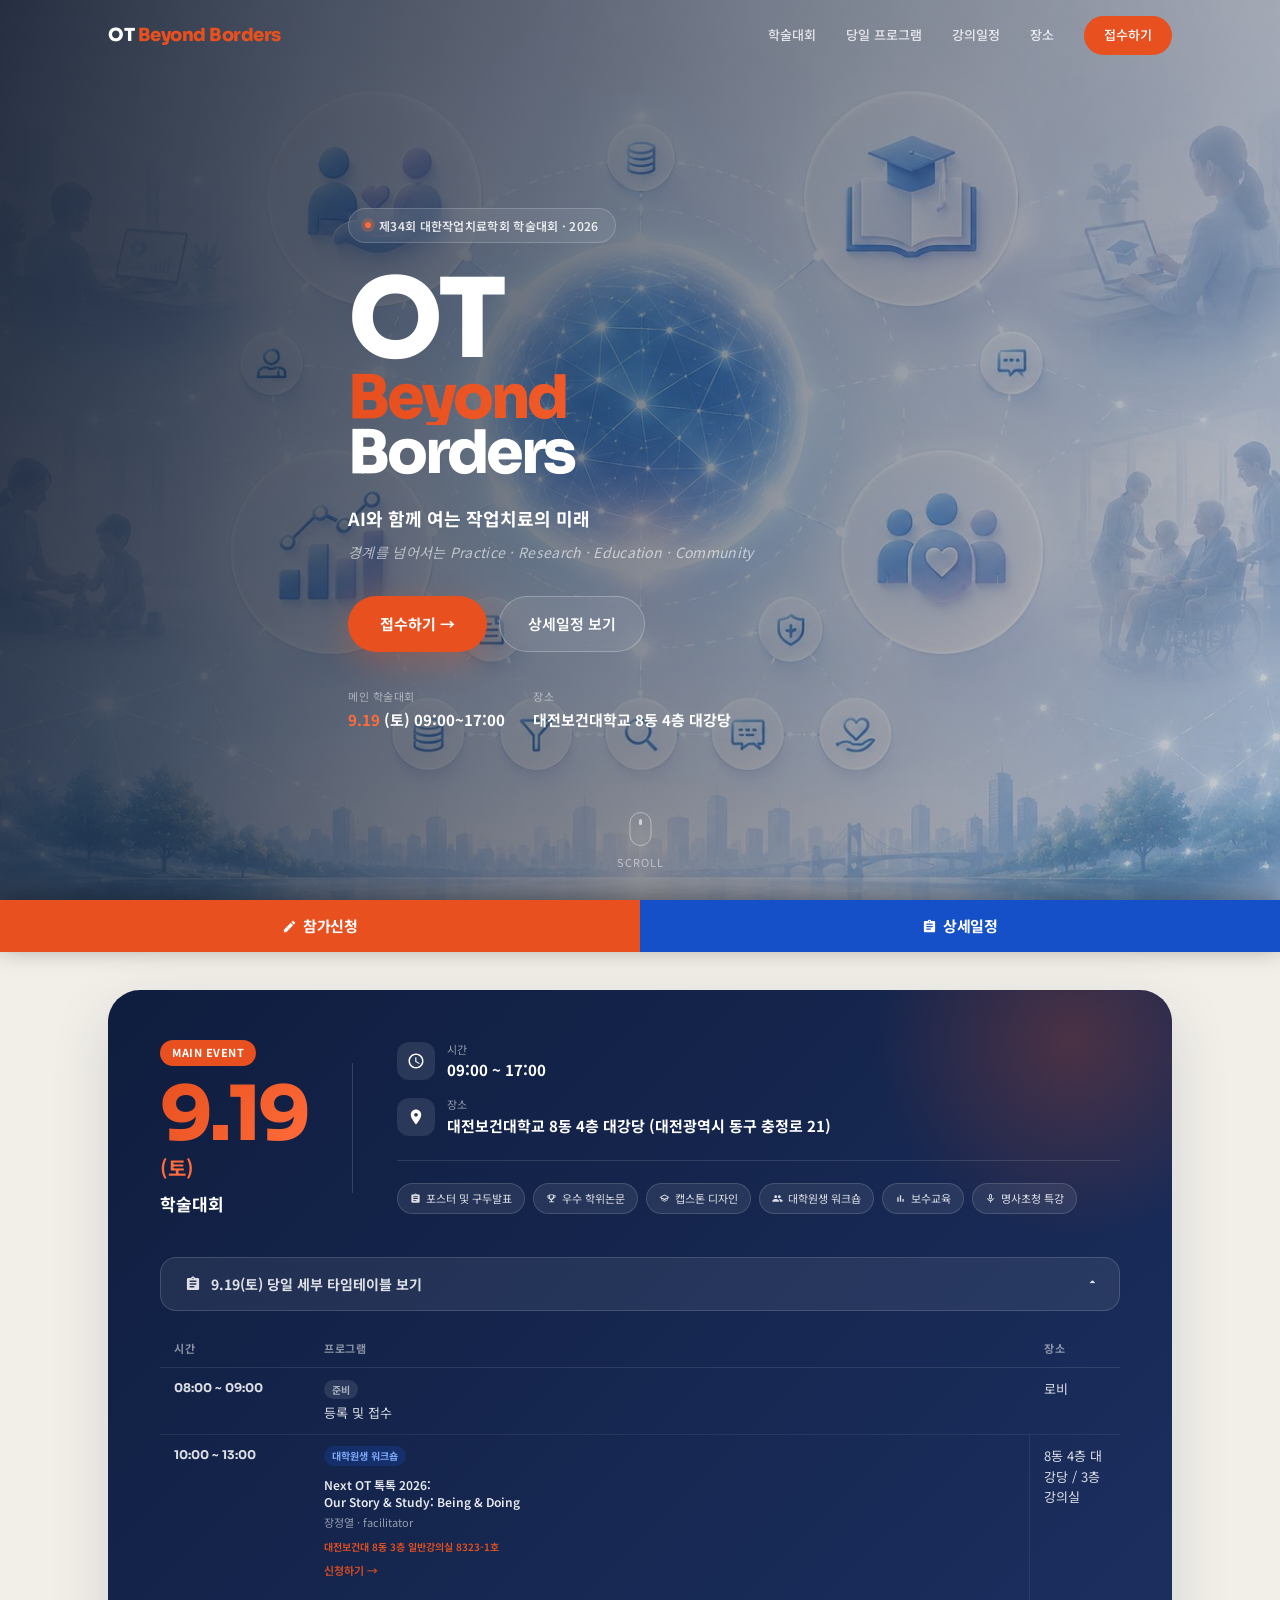
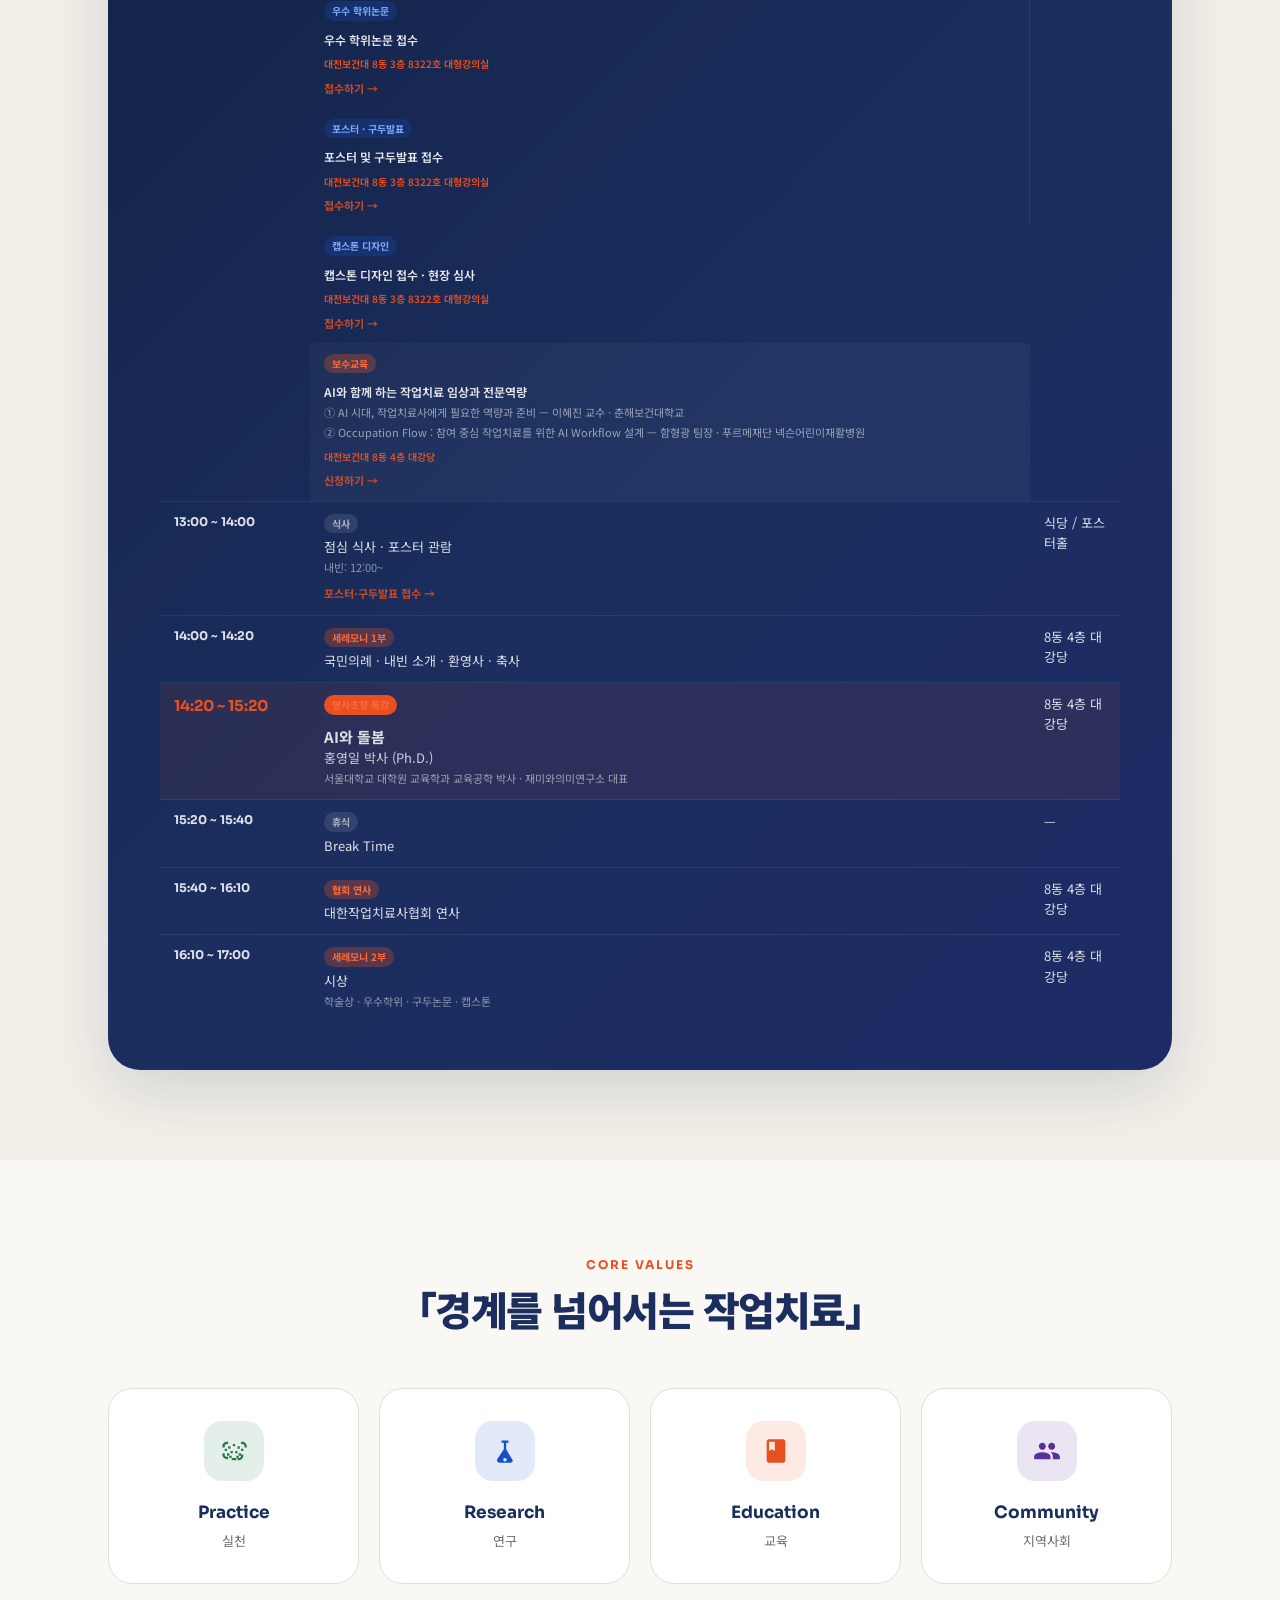
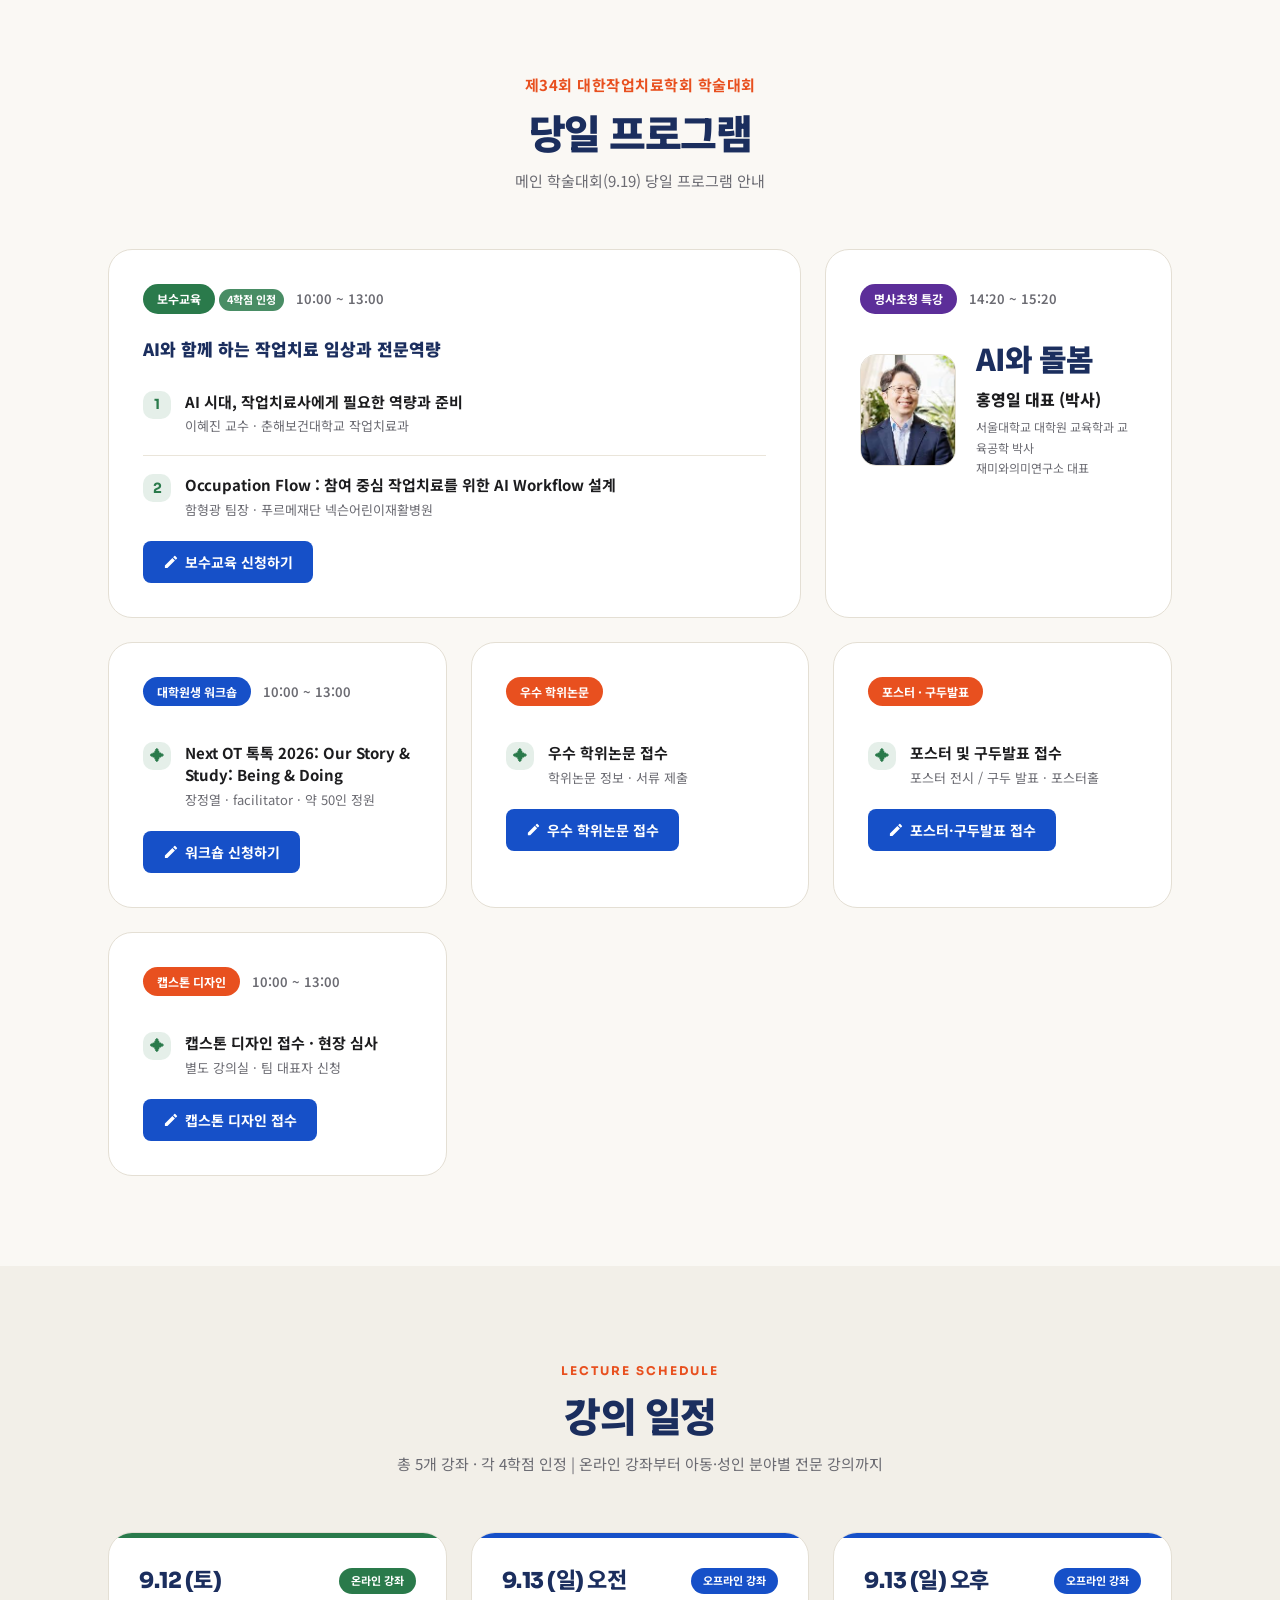
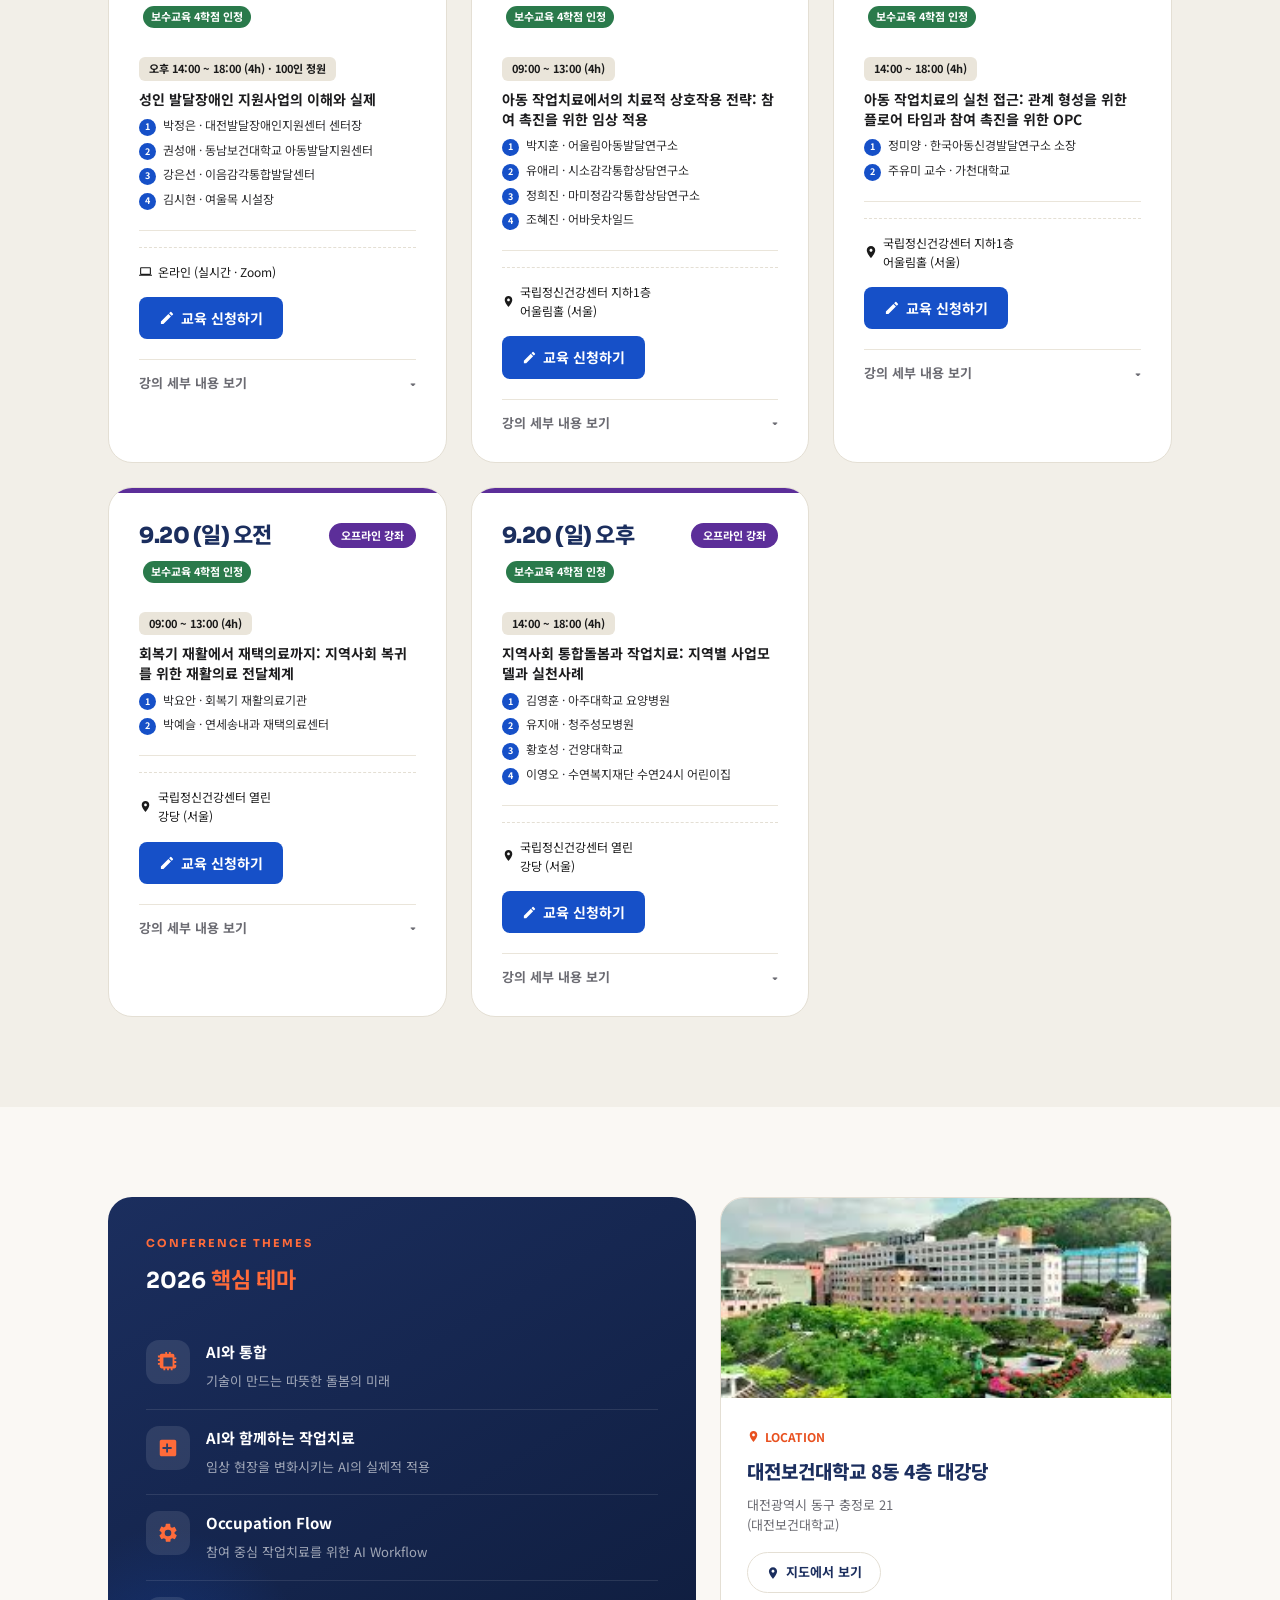
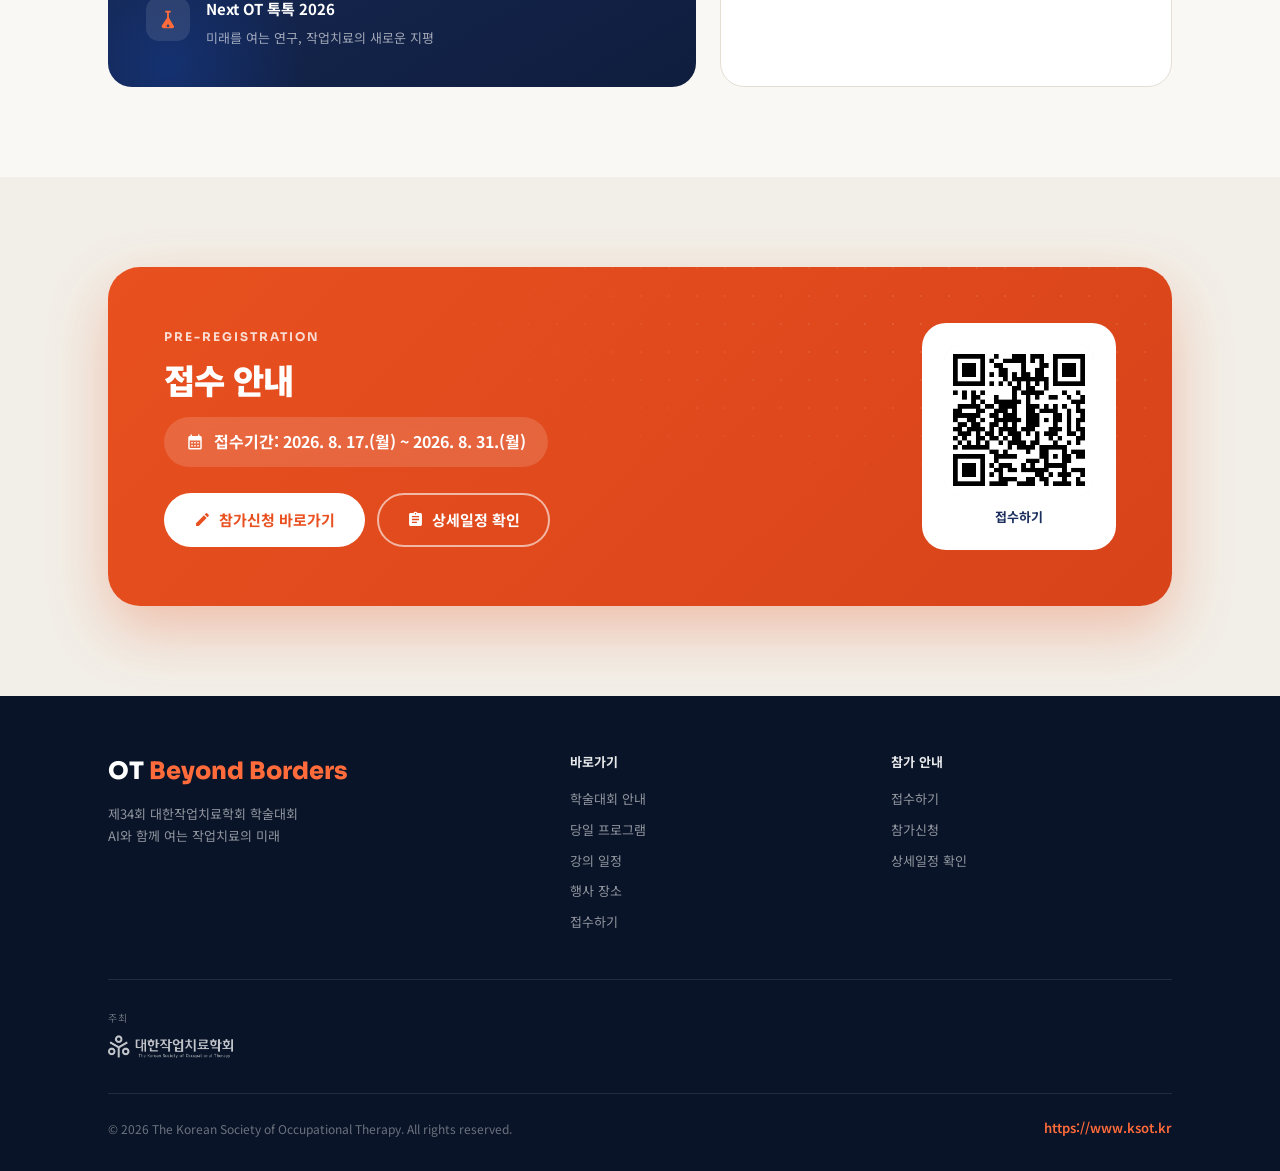
==== index.html @ 7a94dfc5 "feat: 상세일정 타임테이블 장소 표기 추가 및 정확화 - 대학원생 워크숍: 대전보건대 8동 3층 일반강의실 8323-1호 (~50인 삭제) - 우수 학위논문: 대전보건대 8동 " ====
<!DOCTYPE html>
<html lang="ko">
<head>
<meta charset="UTF-8">
<meta name="viewport" content="width=device-width, initial-scale=1.0">
<title>2026 OT Beyond Borders | 제34회 대한작업치료학회 학술대회</title>
<meta name="description" content="제34회 대한작업치료학회 학술대회 OT Beyond Borders — AI와 함께 여는 작업치료의 미래. 2026.9.19(토) 대전보건대학교 대강당. 사전등록·강의일정 안내.">
<meta name="theme-color" content="#1B2E5E">
<link rel="canonical" href="https://hamhyeonggwang.github.io/ksot0919/">
<link rel="icon" href="favicon.svg" type="image/svg+xml">
<meta property="og:type" content="website">
<meta property="og:locale" content="ko_KR">
<meta property="og:site_name" content="2026 OT Beyond Borders">
<meta property="og:title" content="2026 OT Beyond Borders | 제34회 대한작업치료학회 학술대회">
<meta property="og:description" content="AI와 함께 여는 작업치료의 미래 — 2026.9.19 대전보건대학교. 사전등록·당일 프로그램·강의일정 안내.">
<meta property="og:url" content="https://hamhyeonggwang.github.io/ksot0919/">
<meta property="og:image" content="https://hamhyeonggwang.github.io/ksot0919/images/background/hero.jpg">
<meta name="twitter:card" content="summary_large_image">
<meta name="twitter:title" content="2026 OT Beyond Borders">
<meta name="twitter:description" content="제34회 대한작업치료학회 학술대회 — 2026.9.19 대전보건대학교">
<meta name="twitter:image" content="https://hamhyeonggwang.github.io/ksot0919/images/background/hero.jpg">
<link rel="preconnect" href="https://fonts.googleapis.com">
<link href="https://fonts.googleapis.com/css2?family=Noto+Sans+KR:wght@400;500;700;900&family=Sora:wght@400;600;700;800&display=swap" rel="stylesheet">
<link rel="stylesheet" href="css/reset.css">
<link rel="stylesheet" href="css/style.css">
<link rel="stylesheet" href="css/print.css" media="print">
<!--
  ✏️ 외부 URL
  사전등록/참가신청 → https://www.ksot.kr/?bid=sympo_info&m=bbs (학술대회 접수안내)
  지도 → https://map.naver.com/p/search/대전보건대학교
  (2026 전용 접수 폼 공개 시 위 URL 교체)
-->
</head>
<body>

<a class="skip-link" href="#main">본문 바로가기</a>

<!-- ===== 네비게이션 ===== -->
<nav class="nav" id="nav">
  <div class="nav-backdrop" aria-hidden="true"></div>
  <div class="container nav-inner">
    <a href="#" class="nav-logo">OT <span>Beyond Borders</span></a>
    <button class="nav-toggle" type="button" aria-expanded="false" aria-controls="nav-menu" aria-label="메뉴 열기">
      <span class="nav-toggle-bar" aria-hidden="true"></span>
      <span class="nav-toggle-bar" aria-hidden="true"></span>
      <span class="nav-toggle-bar" aria-hidden="true"></span>
    </button>
    <div class="nav-menu" id="nav-menu">
      <a href="#highlight" class="nav-link">학술대회</a>
      <a href="#programs" class="nav-link">당일 프로그램</a>
      <a href="#schedule" class="nav-link">강의일정</a>
      <a href="#venue" class="nav-link">장소</a>
      <a href="#register" class="nav-cta">접수하기</a>
    </div>
  </div>
</nav>

<main id="main">

<!-- ===== ① HERO ===== -->
<header class="hero">
  <!-- ✏️ 편집: hero 배경 이미지 -->
  <img
    class="hero-bg"
    src="images/background/hero.jpg"
    alt=""
    aria-hidden="true"
    onerror="this.style.display='none'"
  >
  <div class="hero-overlay" aria-hidden="true"></div>
  <canvas class="hero-sparkle" aria-hidden="true"></canvas>

  <div class="container hero-content">
    <div class="hero-text reveal">
      <div class="hero-pill"><span class="dot"></span>제34회 대한작업치료학회 학술대회 · 2026</div>
      <h1 class="hero-title">
        <span class="l1">OT</span>
        <span class="l2">Beyond</span>
        <span class="l3">Borders</span>
      </h1>
      <div class="hero-sub">AI와 함께 여는 작업치료의 미래</div>
      <div class="hero-desc">경계를 넘어서는 Practice · Research · Education · Community</div>
      <div class="hero-btns">
        <a href="#register" class="btn-primary">접수하기 →</a>
        <a href="#highlight" class="btn-ghost">상세일정 보기</a>
      </div>
      <div class="hero-meta">
        <div class="hero-meta-item">
          <div class="label">메인 학술대회</div>
          <div class="value"><span class="accent">9.19</span> (토) 09:00~17:00</div>
        </div>
        <div class="hero-meta-item">
          <div class="label">장소</div>
          <div class="value">대전보건대학교 8동 4층 대강당</div>
        </div>
      </div>
    </div>
  </div>

  <div class="scroll-hint">
    <div class="mouse"></div>
    SCROLL
  </div>
</header>

<!-- ===== ② 메인 행사 하이라이트 ===== -->
<section class="highlight" id="highlight">
  <div class="container">
    <div class="highlight-card reveal">
      <div class="highlight-inner">
        <div class="hl-date-block">
          <span class="hl-badge">MAIN EVENT</span>
          <!-- ✏️ 편집: 날짜 -->
          <div class="hl-date">9.19</div>
          <div class="hl-day">(토)</div>
          <div class="hl-type">학술대회</div>
        </div>
        <div class="hl-divider"></div>
        <div class="hl-info">
          <div class="hl-row">
            <div class="ic"><span class="icon icon-clock" style="font-size:18px"></span></div>
            <div class="txt"><div class="t1">시간</div><div class="t2">09:00 ~ 17:00</div></div>
          </div>
          <div class="hl-row">
            <div class="ic"><span class="icon icon-location" style="font-size:18px"></span></div>
            <div class="txt"><div class="t1">장소</div><div class="t2">대전보건대학교 8동 4층 대강당 (대전광역시 동구 충정로 21)</div></div>
          </div>
          <!-- ✏️ 편집: 프로그램 칩 -->
          <div class="hl-programs">
            <span class="hl-prog-chip"><span class="icon icon-clipboard"></span> 포스터 및 구두발표</span>
            <span class="hl-prog-chip"><span class="icon icon-trophy"></span> 우수 학위논문</span>
            <span class="hl-prog-chip"><span class="icon icon-graduation"></span> 캡스톤 디자인</span>
            <span class="hl-prog-chip"><span class="icon icon-networking"></span> 대학원생 워크숍</span>
            <span class="hl-prog-chip"><span class="icon icon-presentation"></span> 보수교육</span>
            <span class="hl-prog-chip"><span class="icon icon-microphone"></span> 명사초청 특강</span>
          </div>
        </div>
      </div>

      <!-- 당일 세부 타임테이블 아코디언 -->
      <div class="timetable-wrap reveal">
        <button class="timetable-toggle" id="tt-toggle" aria-expanded="true" aria-controls="tt-body">
          <span class="icon icon-clipboard icon-md" aria-hidden="true"></span>
          9.19(토) 당일 세부 타임테이블 보기
          <span class="acc-arr">▾</span>
        </button>
        <div class="timetable-body open" id="tt-body" role="region" aria-labelledby="tt-toggle">
          <table class="tt-table">
            <thead>
              <tr>
                <th style="width:150px">시간</th>
                <th>프로그램</th>
                <th style="width:90px">장소</th>
              </tr>
            </thead>
            <tbody>
              <tr>
                <td class="tt-time">08:00 ~ 09:00</td>
                <td><span class="tt-tag break">준비</span><br>등록 및 접수</td>
                <td>로비</td>
              </tr>
              <tr>
                <td class="tt-time">10:00 ~ 13:00</td>
                <td style="padding:0">
                  <div class="tt-concurrent">
                    <!-- 1행: 워크숍 · 우수학위논문 · 포스터·구두 · 캡스톤 -->
                    <div class="tt-concurrent-row row-4col">
                      <div class="tt-concurrent-col">
                        <span class="tt-tag sub">대학원생 워크숍</span>
                        <div class="tt-concurrent-title">Next OT 톡톡 2026:<br>Our Story &amp; Study: Being &amp; Doing</div>
                        <div class="tt-concurrent-sub">장정열 · facilitator</div>
                        <div class="tt-concurrent-venue">대전보건대 8동 3층 일반강의실 8323-1호</div>
                        <a href="register/workshop.html" class="tt-apply-link">신청하기 →</a>
                      </div>
                      <div class="tt-concurrent-col">
                        <span class="tt-tag sub">우수 학위논문</span>
                        <div class="tt-concurrent-title">우수 학위논문 접수</div>
                        <div class="tt-concurrent-venue">대전보건대 8동 3층 8322호 대형강의실</div>
                        <a href="register/oral.html" class="tt-apply-link">접수하기 →</a>
                      </div>
                      <div class="tt-concurrent-col">
                        <span class="tt-tag sub">포스터 · 구두발표</span>
                        <div class="tt-concurrent-title">포스터 및 구두발표 접수</div>
                        <div class="tt-concurrent-venue">대전보건대 8동 3층 8322호 대형강의실</div>
                        <a href="register/poster.html" class="tt-apply-link">접수하기 →</a>
                      </div>
                      <div class="tt-concurrent-col">
                        <span class="tt-tag sub">캡스톤 디자인</span>
                        <div class="tt-concurrent-title">캡스톤 디자인 접수 · 현장 심사</div>
                        <div class="tt-concurrent-venue">대전보건대 8동 3층 8322호 대형강의실</div>
                        <a href="register/capstone.html" class="tt-apply-link">접수하기 →</a>
                      </div>
                    </div>
                    <!-- 2행: 보수교육 전체 -->
                    <div class="tt-concurrent-row row-1col">
                      <div class="tt-concurrent-col">
                        <span class="tt-tag main">보수교육</span>
                        <div class="tt-concurrent-title">AI와 함께 하는 작업치료 임상과 전문역량</div>
                        <div class="tt-concurrent-sub">① AI 시대, 작업치료사에게 필요한 역량과 준비 — 이혜진 교수 · 춘해보건대학교</div>
                        <div class="tt-concurrent-sub">② Occupation Flow : 참여 중심 작업치료를 위한 AI Workflow 설계 — 함형광 팀장 · 푸르메재단 넥슨어린이재활병원</div>
                        <div class="tt-concurrent-venue">대전보건대 8동 4층 대강당</div>
                        <a href="register/ceu.html" class="tt-apply-link">신청하기 →</a>
                      </div>
                    </div>
                  </div>
                </td>
                <td>8동 4층 대강당 / 3층 강의실</td>
              </tr>
              <tr>
                <td class="tt-time">13:00 ~ 14:00</td>
                <td><span class="tt-tag break">식사</span><br>점심 식사 · 포스터 관람<br><span style="font-size:11px;color:rgba(255,255,255,0.5)">내빈: 12:00~</span><br><a href="register/poster.html" class="tt-apply-link" style="margin-top:8px;display:inline-block">포스터·구두발표 접수 →</a></td>
                <td>식당 / 포스터홀</td>
              </tr>
              <tr>
                <td class="tt-time">14:00 ~ 14:20</td>
                <td><span class="tt-tag main">세레모니 1부</span><br>국민의례 · 내빈 소개 · 환영사 · 축사</td>
                <td>8동 4층 대강당</td>
              </tr>
              <tr style="background:rgba(232,80,31,0.08)">
                <td class="tt-time" style="color:var(--orange);font-weight:700;font-size:15px">14:20 ~ 15:20</td>
                <td>
                  <span class="tt-tag main" style="background:var(--orange)">명사초청 특강</span>
                  <strong style="display:block;margin-top:6px;font-size:15px">AI와 돌봄</strong>
                  <span style="font-size:13px;opacity:0.9">홍영일 박사 (Ph.D.)</span><br>
                  <span style="font-size:11px;color:rgba(255,255,255,0.55)">서울대학교 대학원 교육학과 교육공학 박사 · 재미와의미연구소 대표</span>
                </td>
                <td>8동 4층 대강당</td>
              </tr>
              <tr>
                <td class="tt-time">15:20 ~ 15:40</td>
                <td><span class="tt-tag break">휴식</span><br>Break Time</td>
                <td>—</td>
              </tr>
              <tr>
                <td class="tt-time">15:40 ~ 16:10</td>
                <td><span class="tt-tag main">협회 연사</span><br>대한작업치료사협회 연사</td>
                <td>8동 4층 대강당</td>
              </tr>
              <tr>
                <td class="tt-time">16:10 ~ 17:00</td>
                <td><span class="tt-tag main">세레모니 2부</span><br>시상<br><span style="font-size:11px;color:rgba(255,255,255,0.5)">학술상 · 우수학위 · 구두논문 · 캡스톤</span></td>
                <td>8동 4층 대강당</td>
              </tr>
            </tbody>
          </table>
        </div>
      </div>
    </div>
  </div>
</section>

<!-- ===== ③ 4대 가치 ===== -->
<section class="values" id="values">
  <div class="container">
    <div class="section-head reveal">
      <span class="section-eyebrow">Core Values</span>
      <h2 class="section-title ko">「경계를 넘어서는 작업치료」</h2>
    </div>
    <div class="values-grid">
      <div class="value-card reveal"><div class="value-icon"><span class="icon icon-handshake icon-lg" aria-hidden="true"></span></div><div class="value-en">Practice</div><div class="value-ko">실천</div></div>
      <div class="value-card reveal"><div class="value-icon"><span class="icon icon-flask icon-lg" aria-hidden="true"></span></div><div class="value-en">Research</div><div class="value-ko">연구</div></div>
      <div class="value-card reveal"><div class="value-icon"><span class="icon icon-book icon-lg" aria-hidden="true"></span></div><div class="value-en">Education</div><div class="value-ko">교육</div></div>
      <div class="value-card reveal"><div class="value-icon"><span class="icon icon-networking icon-lg" aria-hidden="true"></span></div><div class="value-en">Community</div><div class="value-ko">지역사회</div></div>
    </div>
  </div>
</section>

<!-- ===== ④ 당일 프로그램 (보수교육 + 명사특강) ===== -->
<section class="programs" id="programs">
  <div class="container">
    <div class="section-head reveal">
      <span class="section-eyebrow">제34회 대한작업치료학회 학술대회</span>
      <h2 class="section-title ko">당일 프로그램</h2>
      <p class="section-desc">메인 학술대회(9.19) 당일 프로그램 안내</p>
    </div>
    <div class="prog-grid">

      <!-- 1행: 보수교육 -->
      <div class="prog-card reveal">
        <div>
          <span class="prog-tag green">보수교육</span>
          <span class="prog-tag green" style="background:var(--green);opacity:0.85;font-size:11px;padding:2px 8px;border-radius:20px">4학점 인정</span>
          <span class="prog-time">10:00 ~ 13:00</span>
        </div>
        <div class="edu-main-title">AI와 함께 하는 작업치료 임상과 전문역량</div>
        <div class="edu-list">
          <!-- ✏️ 편집: 보수교육 항목 -->
          <div class="edu-row">
            <div class="edu-num">1</div>
            <div>
              <div class="edu-t">AI 시대, 작업치료사에게 필요한 역량과 준비</div>
              <div class="edu-s">이혜진 교수 · 춘해보건대학교 작업치료과</div>
            </div>
          </div>
          <div class="edu-row">
            <div class="edu-num">2</div>
            <div>
              <div class="edu-t">Occupation Flow : 참여 중심 작업치료를 위한 AI Workflow 설계</div>
              <div class="edu-s">함형광 팀장 · 푸르메재단 넥슨어린이재활병원</div>
            </div>
          </div>
        </div>
        <a href="register/ceu.html" class="workshop-apply-btn" aria-label="보수교육 신청">
          <span class="icon icon-pencil icon-md" aria-hidden="true"></span>
          보수교육 신청하기
        </a>
      </div>

      <!-- 1행: 명사특강 -->
      <div class="prog-card reveal">
        <div>
          <span class="prog-tag purple">명사초청 특강</span>
          <span class="prog-time">14:20 ~ 15:20</span>
        </div>
        <div class="keynote-top">
          <!-- ✏️ 편집: images/speaker_hong.jpg 교체 -->
          <div class="keynote-photo">
            <img src="images/speakers/명사특강 강연자.jpeg" alt="홍영일 박사"
              onload="this.nextElementSibling.style.display='none';this.nextElementSibling.nextElementSibling.style.display='none'"
              onerror="this.style.display='none'">
            <div class="ph-ic">👤</div>
            <span>사진 교체</span>
          </div>
          <div>
            <!-- ✏️ 편집: 특강 제목/강사 -->
            <div class="keynote-title">AI와 돌봄</div>
            <div class="keynote-name">홍영일 대표 (박사)</div>
            <div class="keynote-desc">서울대학교 대학원 교육학과 교육공학 박사<br>재미와의미연구소 대표</div>
          </div>
        </div>
      </div>

      <!-- 2행: 워크숍 · 우수학위논문 · 포스터·구두 · 캡스톤 -->
      <div class="prog-row2-wrap">

        <!-- 대학원생 워크숍 -->
        <div class="prog-card reveal">
          <div>
            <span class="prog-tag" style="background:var(--blue)">대학원생 워크숍</span>
            <span class="prog-time">10:00 ~ 13:00</span>
          </div>
          <div class="edu-list">
            <div class="edu-row">
              <div class="edu-num">✦</div>
              <div>
                <div class="edu-t">Next OT 톡톡 2026: Our Story &amp; Study: Being &amp; Doing</div>
                <div class="edu-s">장정열 · facilitator · 약 50인 정원</div>
              </div>
            </div>
          </div>
          <a href="register/workshop.html" class="workshop-apply-btn" aria-label="대학원생 워크숍 신청">
            <span class="icon icon-pencil icon-md" aria-hidden="true"></span>
            워크숍 신청하기
          </a>
        </div>

        <!-- 우수 학위논문 접수 -->
        <div class="prog-card reveal">
          <div>
            <span class="prog-tag" style="background:var(--orange)">우수 학위논문</span>
          </div>
          <div class="edu-list">
            <div class="edu-row">
              <div class="edu-num">✦</div>
              <div>
                <div class="edu-t">우수 학위논문 접수</div>
                <div class="edu-s">학위논문 정보 · 서류 제출</div>
              </div>
            </div>
          </div>
          <a href="register/oral.html" class="workshop-apply-btn" aria-label="우수 학위논문 접수">
            <span class="icon icon-pencil icon-md" aria-hidden="true"></span>
            우수 학위논문 접수
          </a>
        </div>

        <!-- 포스터 및 구두발표 접수 -->
        <div class="prog-card reveal">
          <div>
            <span class="prog-tag" style="background:var(--orange)">포스터 · 구두발표</span>
          </div>
          <div class="edu-list">
            <div class="edu-row">
              <div class="edu-num">✦</div>
              <div>
                <div class="edu-t">포스터 및 구두발표 접수</div>
                <div class="edu-s">포스터 전시 / 구두 발표 · 포스터홀</div>
              </div>
            </div>
          </div>
          <a href="register/poster.html" class="workshop-apply-btn" aria-label="포스터 및 구두발표 접수">
            <span class="icon icon-pencil icon-md" aria-hidden="true"></span>
            포스터·구두발표 접수
          </a>
        </div>

        <!-- 캡스톤 디자인 접수 -->
        <div class="prog-card reveal">
          <div>
            <span class="prog-tag" style="background:var(--orange)">캡스톤 디자인</span>
            <span class="prog-time">10:00 ~ 13:00</span>
          </div>
          <div class="edu-list">
            <div class="edu-row">
              <div class="edu-num">✦</div>
              <div>
                <div class="edu-t">캡스톤 디자인 접수 · 현장 심사</div>
                <div class="edu-s">별도 강의실 · 팀 대표자 신청</div>
              </div>
            </div>
          </div>
          <a href="register/capstone.html" class="workshop-apply-btn" aria-label="캡스톤 디자인 접수">
            <span class="icon icon-pencil icon-md" aria-hidden="true"></span>
            캡스톤 디자인 접수
          </a>
        </div>

      </div><!-- /prog-row2-wrap -->

    </div>
  </div>
</section>

<!-- ===== ⑤ 강의 일정 ===== -->
<section class="schedule" id="schedule">
  <div class="container">
    <div class="section-head reveal">
      <span class="section-eyebrow">Lecture Schedule</span>
      <h2 class="section-title ko">강의 일정</h2>
      <p class="section-desc">총 5개 강좌 · 각 4학점 인정 | 온라인 강좌부터 아동·성인 분야별 전문 강의까지</p>
    </div>
    <div class="sched-grid">

      <!-- 온라인 강좌 -->
      <div class="sched-card green reveal">
        <div class="sched-head">
          <span class="sched-date">9.12 (토)</span>
          <span class="sched-type-badge">온라인 강좌</span>
          <span class="prog-tag green" style="font-size:11px;padding:2px 8px;border-radius:20px;margin-left:4px">보수교육 4학점 인정</span>
        </div>
        <div class="sched-session">
          <span class="sched-period">오후 14:00 ~ 18:00 (4h) · 100인 정원</span>
          <div class="sched-lec">성인 발달장애인 지원사업의 이해와 실제</div>
          <div class="sched-spk-list">
            <div class="sched-spk-item"><span class="n">1</span>박정은 · 대전발달장애인지원센터 센터장</div>
            <div class="sched-spk-item"><span class="n">2</span>권성애 · 동남보건대학교 아동발달지원센터</div>
            <div class="sched-spk-item"><span class="n">3</span>강은선 · 이음감각통합발달센터</div>
            <div class="sched-spk-item"><span class="n">4</span>김시현 · 여울목 시설장</div>
          </div>
        </div>
        <div class="sched-venue"><span class="icon icon-laptop icon-md" aria-hidden="true"></span> 온라인 (실시간 · Zoom)</div>
        <a href="register/ceu.html" class="workshop-apply-btn sched-apply-btn" aria-label="9.12 교육 신청">
          <span class="icon icon-pencil icon-md" aria-hidden="true"></span>
          교육 신청하기
        </a>
        <button class="accordion-toggle" id="acc-online-toggle" aria-expanded="false" aria-controls="acc-online">
          강의 세부 내용 보기 <span class="acc-arr">▾</span>
        </button>
        <div class="accordion-body" id="acc-online" role="region" aria-labelledby="acc-online-toggle">
          <div class="acc-detail">
            <div class="acc-session">
              <div class="acc-session-title">1) 성인 발달장애인 주간활동 서비스와 최중증 발달장애인 통합돌봄 사업</div>
              <div class="acc-session-sub">박정은 · 대전발달장애인지원센터 센터장</div>
            </div>
            <div class="acc-session">
              <div class="acc-session-title">2) 최중증 발달장애 전문인력 양성과 맞춤형 돌봄 지원</div>
              <div class="acc-session-sub">권성애 · 동남보건대학교 아동발달지원센터</div>
            </div>
            <div class="acc-session">
              <div class="acc-session-title">3) 장애인 스포츠바우처 사업과 신체활동 참여지원</div>
              <div class="acc-session-sub">강은선 · 이음감각통합발달센터</div>
            </div>
            <div class="acc-session">
              <div class="acc-session-title">4) 지역사회 투자 서비스를 통한 성인 발달장애인 지원</div>
              <div class="acc-session-sub">김시현 · 여울목 시설장</div>
            </div>
          </div>
        </div>
      </div>

      <!-- 9.13 아동 오전 -->
      <div class="sched-card blue reveal">
        <div class="sched-head">
          <span class="sched-date">9.13 (일) 오전</span>
          <span class="sched-type-badge">오프라인 강좌</span>
          <span class="prog-tag green" style="font-size:11px;padding:2px 8px;border-radius:20px;margin-left:4px">보수교육 4학점 인정</span>
        </div>
        <div class="sched-session">
          <span class="sched-period">09:00 ~ 13:00 (4h)</span>
          <div class="sched-lec">아동 작업치료에서의 치료적 상호작용 전략: 참여 촉진을 위한 임상 적용</div>
          <div class="sched-spk-list">
            <div class="sched-spk-item"><span class="n">1</span>박지훈 · 어울림아동발달연구소</div>
            <div class="sched-spk-item"><span class="n">2</span>유애리 · 시소감각통합상담연구소</div>
            <div class="sched-spk-item"><span class="n">3</span>정희진 · 마미정감각통합상담연구소</div>
            <div class="sched-spk-item"><span class="n">4</span>조혜진 · 어바웃차일드</div>
          </div>
        </div>
        <div class="sched-venue">
          <span class="icon icon-location icon-md" aria-hidden="true"></span> 국립정신건강센터 지하1층 어울림홀 (서울)
          <div style="font-size:11px;color:rgba(255,255,255,0.55);margin-top:2px;padding-left:22px">서울특별시 광진구 용마산로 127</div>
        </div>
        <a href="register/ceu.html" class="workshop-apply-btn sched-apply-btn" aria-label="9.13 오전 교육 신청">
          <span class="icon icon-pencil icon-md" aria-hidden="true"></span>
          교육 신청하기
        </a>
        <button class="accordion-toggle" id="acc-child-am-toggle" aria-expanded="false" aria-controls="acc-child-am">
          강의 세부 내용 보기 <span class="acc-arr">▾</span>
        </button>
        <div class="accordion-body" id="acc-child-am" role="region" aria-labelledby="acc-child-am-toggle">
          <div class="acc-detail">
            <div class="acc-session">
              <div class="acc-session-title">아동 작업치료에서의 치료적 상호작용 전략: 참여 촉진을 위한 임상 적용</div>
              <div class="acc-session-sub">
                <ul>
                  <li>아이의 참여 상태, 비언어적 신호 알아차리기, 집중적 상호작용</li>
                  <li>치료사의 행동 조율하기 (태도, 정서, 모방)</li>
                  <li>공동 활동 루틴 구성과 놀이 확장</li>
                  <li>치료사의 언어적 비계와 감각 사회적 루틴 형성</li>
                </ul>
                <div class="acc-instructor">박지훈 · 유애리 · 정희진 · 조혜진</div>
              </div>
            </div>
          </div>
        </div>
      </div>

      <!-- 9.13 아동 오후 -->
      <div class="sched-card blue reveal">
        <div class="sched-head">
          <span class="sched-date">9.13 (일) 오후</span>
          <span class="sched-type-badge">오프라인 강좌</span>
          <span class="prog-tag green" style="font-size:11px;padding:2px 8px;border-radius:20px;margin-left:4px">보수교육 4학점 인정</span>
        </div>
        <div class="sched-session">
          <span class="sched-period">14:00 ~ 18:00 (4h)</span>
          <div class="sched-lec">아동 작업치료의 실천 접근: 관계 형성을 위한 플로어 타임과 참여 촉진을 위한 OPC</div>
          <div class="sched-spk-list">
            <div class="sched-spk-item"><span class="n">1</span>정미양 · 한국아동신경발달연구소 소장</div>
            <div class="sched-spk-item"><span class="n">2</span>주유미 교수 · 가천대학교</div>
          </div>
        </div>
        <div class="sched-venue">
          <span class="icon icon-location icon-md" aria-hidden="true"></span> 국립정신건강센터 지하1층 어울림홀 (서울)
          <div style="font-size:11px;color:rgba(255,255,255,0.55);margin-top:2px;padding-left:22px">서울특별시 광진구 용마산로 127</div>
        </div>
        <a href="register/ceu.html" class="workshop-apply-btn sched-apply-btn" aria-label="9.13 오후 교육 신청">
          <span class="icon icon-pencil icon-md" aria-hidden="true"></span>
          교육 신청하기
        </a>
        <button class="accordion-toggle" id="acc-child-pm-toggle" aria-expanded="false" aria-controls="acc-child-pm">
          강의 세부 내용 보기 <span class="acc-arr">▾</span>
        </button>
        <div class="accordion-body" id="acc-child-pm" role="region" aria-labelledby="acc-child-pm-toggle">
          <div class="acc-detail">
            <div class="acc-session">
              <div class="acc-session-title">아동 작업치료의 실천 접근: 관계 형성을 위한 플로어 타임과 참여 촉진을 위한 OPC</div>
              <div class="acc-session-sub">
                <ul>
                  <li><strong>1)</strong> DIR / Floor time의 개념과 임상 적용 (2h)</li>
                  <li><strong>2)</strong> 작업 가능화를 위한 OPC 접근 기반 부모상담 및 치료적 코칭 (2h)</li>
                </ul>
                <div class="acc-instructor">정미양 · 주유미</div>
              </div>
            </div>
          </div>
        </div>
      </div>

      <!-- 9.20 성인 오전 -->
      <div class="sched-card purple reveal">
        <div class="sched-head">
          <span class="sched-date">9.20 (일) 오전</span>
          <span class="sched-type-badge">오프라인 강좌</span>
          <span class="prog-tag green" style="font-size:11px;padding:2px 8px;border-radius:20px;margin-left:4px">보수교육 4학점 인정</span>
        </div>
        <div class="sched-session">
          <span class="sched-period">09:00 ~ 13:00 (4h)</span>
          <div class="sched-lec">회복기 재활에서 재택의료까지: 지역사회 복귀를 위한 재활의료 전달체계</div>
          <div class="sched-spk-list">
            <div class="sched-spk-item"><span class="n">1</span>박요안 · 회복기 재활의료기관</div>
            <div class="sched-spk-item"><span class="n">2</span>박예슬 · 연세송내과 재택의료센터</div>
          </div>
        </div>
        <div class="sched-venue">
          <span class="icon icon-location icon-md" aria-hidden="true"></span> 국립정신건강센터 열린강당 (서울)
          <div style="font-size:11px;color:rgba(255,255,255,0.55);margin-top:2px;padding-left:22px">서울특별시 광진구 용마산로 127</div>
        </div>
        <a href="register/ceu.html" class="workshop-apply-btn sched-apply-btn" aria-label="9.20 오전 교육 신청">
          <span class="icon icon-pencil icon-md" aria-hidden="true"></span>
          교육 신청하기
        </a>
        <button class="accordion-toggle" id="acc-adult-am-toggle" aria-expanded="false" aria-controls="acc-adult-am">
          강의 세부 내용 보기 <span class="acc-arr">▾</span>
        </button>
        <div class="accordion-body" id="acc-adult-am" role="region" aria-labelledby="acc-adult-am-toggle">
          <div class="acc-detail">
            <div class="acc-session">
              <div class="acc-session-title">회복기 재활에서 재택의료까지: 지역사회 복귀를 위한 재활의료 전달체계</div>
              <div class="acc-session-sub">
                <ul>
                  <li><strong>1) 회복기 재활의료기관 재택의료 시범사례 (2h)</strong>
                    <ul>
                      <li>지역사회 기반 작업치료의 이해</li>
                      <li>회복기 재활의료기관의 방문 및 원격재활 적용사례</li>
                    </ul>
                  </li>
                  <li><strong>2) 장기요양 재택의료 시범사업 사례 (2h)</strong>
                    <ul>
                      <li>방문재활 국내/외 현황, 법안</li>
                      <li>장기요양 재택의료센터에서 방문재활 적용 사례</li>
                    </ul>
                  </li>
                </ul>
                <div class="acc-instructor">박요안 · 박예슬</div>
              </div>
            </div>
          </div>
        </div>
      </div>

      <!-- 9.20 성인 오후 -->
      <div class="sched-card purple reveal">
        <div class="sched-head">
          <span class="sched-date">9.20 (일) 오후</span>
          <span class="sched-type-badge">오프라인 강좌</span>
          <span class="prog-tag green" style="font-size:11px;padding:2px 8px;border-radius:20px;margin-left:4px">보수교육 4학점 인정</span>
        </div>
        <div class="sched-session">
          <span class="sched-period">14:00 ~ 18:00 (4h)</span>
          <div class="sched-lec">지역사회 통합돌봄과 작업치료: 지역별 사업모델과 실천사례</div>
          <div class="sched-spk-list">
            <div class="sched-spk-item"><span class="n">1</span>김영훈 · 아주대학교 요양병원</div>
            <div class="sched-spk-item"><span class="n">2</span>유지애 · 청주성모병원</div>
            <div class="sched-spk-item"><span class="n">3</span>황호성 · 건양대학교</div>
            <div class="sched-spk-item"><span class="n">4</span>이영오 · 수연복지재단 수연24시 어린이집</div>
          </div>
        </div>
        <div class="sched-venue">
          <span class="icon icon-location icon-md" aria-hidden="true"></span> 국립정신건강센터 열린강당 (서울)
          <div style="font-size:11px;color:rgba(255,255,255,0.55);margin-top:2px;padding-left:22px">서울특별시 광진구 용마산로 127</div>
        </div>
        <a href="register/ceu.html" class="workshop-apply-btn sched-apply-btn" aria-label="9.20 오후 교육 신청">
          <span class="icon icon-pencil icon-md" aria-hidden="true"></span>
          교육 신청하기
        </a>
        <button class="accordion-toggle" id="acc-adult-pm-toggle" aria-expanded="false" aria-controls="acc-adult-pm">
          강의 세부 내용 보기 <span class="acc-arr">▾</span>
        </button>
        <div class="accordion-body" id="acc-adult-pm" role="region" aria-labelledby="acc-adult-pm-toggle">
          <div class="acc-detail">
            <div class="acc-session">
              <div class="acc-session-title">지역사회 통합돌봄과 작업치료: 지역별 사업모델과 실천사례</div>
              <div class="acc-session-sub">
                <ul>
                  <li>부평형 낙상예방 작업치료 사업: 현장 중심 운영과 변화</li>
                  <li>대전 통합돌봄 체계에서 재가 노인·장애인 맞춤형 방문재활 전략</li>
                  <li>광주다움 통합돌봄 시스템에서의 작업치료 실천</li>
                  <li>부산형 통합돌봄 방문운동 사업의 운영과 실제</li>
                </ul>
                <div class="acc-instructor">김영훈 · 유지애 · 황호성 · 이영오</div>
              </div>
            </div>
          </div>
        </div>
      </div>

    </div>
  </div>
</section>

<!-- ===== ⑥ 핵심 테마 + 장소 ===== -->
<section class="about" id="about">
  <div class="container">
    <div class="about-grid">

      <!-- 핵심 테마 -->
      <div class="core-card reveal" id="themes">
        <div class="core-eyebrow">Conference Themes</div>
        <h3>2026 <span class="em">핵심 테마</span></h3>
        <div class="core-items">
          <!-- ✏️ 편집: 핵심 테마 -->
          <div class="core-item">
            <div class="ci"><span class="icon icon-chip" aria-hidden="true"></span></div>
            <div class="ct"><strong>AI와 통합</strong><span>기술이 만드는 따뜻한 돌봄의 미래</span></div>
          </div>
          <div class="core-item">
            <div class="ci"><span class="icon icon-hospital" aria-hidden="true"></span></div>
            <div class="ct"><strong>AI와 함께하는 작업치료</strong><span>임상 현장을 변화시키는 AI의 실제적 적용</span></div>
          </div>
          <div class="core-item">
            <div class="ci"><span class="icon icon-gear" aria-hidden="true"></span></div>
            <div class="ct"><strong>Occupation Flow</strong><span>참여 중심 작업치료를 위한 AI Workflow</span></div>
          </div>
          <div class="core-item">
            <div class="ci"><span class="icon icon-flask" aria-hidden="true"></span></div>
            <div class="ct"><strong>Next OT 톡톡 2026</strong><span>미래를 여는 연구, 작업치료의 새로운 지평</span></div>
          </div>
        </div>
      </div>

      <!-- 장소 -->
      <div class="venue-card reveal" id="venue">
        <!-- ✏️ 편집: images/venue.jpg 교체 -->
        <div class="venue-img">
          <img src="images/location/대전보건대학교전경.jpeg" alt="대전보건대학교 대강당" onerror="this.parentElement.innerHTML='장소 사진<br>images/venue.jpg'">
        </div>
        <div class="venue-body">
          <div class="venue-label"><span class="icon icon-location icon-md" aria-hidden="true"></span> LOCATION</div>
          <div class="venue-name">대전보건대학교 8동 4층 대강당</div>
          <div class="venue-addr">대전광역시 동구 충정로 21<br>(대전보건대학교)</div>
          <!-- ✏️ 편집: 지도 URL 교체 -->
          <a href="https://map.naver.com/p/search/%EB%8C%80%EC%A0%84%EB%B3%B4%EA%B1%B4%EB%8C%80%ED%95%99%EA%B5%90" class="venue-map-btn" target="_blank" rel="noopener noreferrer"><span class="icon icon-location icon-md" aria-hidden="true"></span> 지도에서 보기</a>
        </div>
      </div>

    </div>
  </div>
</section>

<!-- ===== ⑦ 접수 CTA ===== -->
<section class="register" id="register">
  <div class="container">
    <div class="reg-card reveal">
      <div class="reg-inner">
        <div class="reg-left">
          <div class="reg-eyebrow">Pre-Registration</div>
          <div class="reg-title">접수 안내</div>
          <!-- ✏️ 편집: 등록 기간 -->
          <div class="reg-period"><span class="icon icon-calendar icon-md" aria-hidden="true"></span> 접수기간: 2026. 8. 17.(월) ~ 2026. 8. 31.(월)</div>
          <div class="reg-btns">
            <!-- ✏️ 편집: URL 교체 -->
            <a href="register/index.html" class="reg-btn-white"><span class="icon icon-pencil icon-md" aria-hidden="true"></span> 참가신청 바로가기</a>
            <a href="#schedule" class="reg-btn-outline"><span class="icon icon-clipboard icon-md" aria-hidden="true"></span> 상세일정 확인</a>
          </div>
        </div>
        <div class="reg-qr">
          <!-- ✏️ 편집: images/qr/preregister.png 교체 -->
          <div class="reg-qr-box">
            <img src="images/qr/preregister.png" alt="사전등록 QR" onerror="this.parentElement.innerHTML='QR 코드<br>images/qr/<br>preregister.png'">
          </div>
          <div class="reg-qr-label">접수하기</div>
        </div>
      </div>
    </div>
  </div>
</section>

</main>

<!-- ===== 푸터 ===== -->
<footer class="footer">
  <div class="container">
    <div class="footer-top">
      <div class="footer-brand">
        <div class="fb-logo">OT <span>Beyond Borders</span></div>
        <p>제34회 대한작업치료학회 학술대회<br>AI와 함께 여는 작업치료의 미래</p>
      </div>
      <div class="footer-col">
        <h4>바로가기</h4>
        <a href="#highlight">학술대회 안내</a>
        <a href="#programs">당일 프로그램</a>
        <a href="#schedule">강의 일정</a>
        <a href="#venue">행사 장소</a>
        <a href="#register">접수하기</a>
      </div>
      <div class="footer-col">
        <h4>참가 안내</h4>
        <!-- ✏️ 편집: URL 교체 -->
        <a href="#register">접수하기</a>
        <a href="register/index.html">참가신청</a>
        <a href="#schedule">상세일정 확인</a>
      </div>
    </div>

    <div class="footer-orgs">
      <!-- ✏️ 편집: 주최/주관/후원 -->
      <div class="footer-org-item">
        <span class="role">주최</span>
        <img src="images/logos/대한작업치료학회.png" alt="대한작업치료학회" class="footer-org-logo"
          onload="this.nextElementSibling.style.display='none'"
          onerror="this.style.display='none'">
        <span class="name">대한작업치료학회</span>
      </div>

    </div>

    <div class="footer-bottom">
      <div class="copy">© 2026 The Korean Society of Occupational Therapy. All rights reserved.</div>
      <!-- ✏️ 편집: URL 교체 -->
      <div class="site"><a href="https://www.ksot.kr" target="_blank" rel="noopener noreferrer">https://www.ksot.kr</a></div>
    </div>
  </div>
</footer>

<!-- ===== 플로팅 CTA 바 ===== -->
<div class="floating-cta" id="floating-cta" role="complementary" aria-label="빠른 신청">
  <a href="register/index.html" class="fcta-apply">
    <span class="icon icon-pencil" aria-hidden="true"></span> 참가신청
  </a>
  <a href="#highlight" class="fcta-schedule">
    <span class="icon icon-clipboard" aria-hidden="true"></span> 상세일정
  </a>
</div>

<script src="js/main.js" defer></script>
</body>
</html>
---- css/style.css ----
/* ===== 아이콘 mask-image ===== */
.icon {
  display: inline-block;
  width: 1em; height: 1em;
  background-color: currentColor;
  -webkit-mask: var(--icon) center / contain no-repeat;
          mask: var(--icon) center / contain no-repeat;
  vertical-align: -0.125em;
  flex-shrink: 0;
}
.icon-clock        { --icon: url('../icons/clock.svg'); }
.icon-location     { --icon: url('../icons/location.svg'); }
.icon-microphone   { --icon: url('../icons/microphone.svg'); }
.icon-presentation { --icon: url('../icons/presentation.svg'); }
.icon-trophy       { --icon: url('../icons/trophy.svg'); }
.icon-graduation   { --icon: url('../icons/graduation.svg'); }
.icon-award        { --icon: url('../icons/award.svg'); }
.icon-networking   { --icon: url('../icons/networking.svg'); }
.icon-handshake    { --icon: url('../icons/handshake.svg'); }
.icon-flask        { --icon: url('../icons/flask.svg'); }
.icon-book         { --icon: url('../icons/book.svg'); }
.icon-chip         { --icon: url('../icons/chip.svg'); }
.icon-hospital     { --icon: url('../icons/hospital.svg'); }
.icon-gear         { --icon: url('../icons/gear.svg'); }
.icon-clipboard    { --icon: url('../icons/clipboard.svg'); }
.icon-laptop       { --icon: url('../icons/laptop.svg'); }
.icon-calendar     { --icon: url('../icons/calendar.svg'); }
.icon-pencil       { --icon: url('../icons/pencil.svg'); }
.icon-md { width: 1.125em; height: 1.125em; }
.icon-lg { width: 28px; height: 28px; }

.skip-link {
  position: absolute;
  top: -100%;
  left: 16px;
  z-index: 200;
  padding: 10px 16px;
  background: var(--navy);
  color: #fff;
  font-size: 14px;
  font-weight: 700;
  border-radius: var(--radius-sm);
  text-decoration: none;
  transition: top .2s;
}
.skip-link:focus {
  top: 16px;
  outline: 2px solid var(--orange);
  outline-offset: 2px;
}

/* ===== 스크롤 reveal ===== */
.reveal {
  opacity: 0;
  transform: translateY(32px);
  transition: opacity .8s cubic-bezier(.22,1,.36,1), transform .8s cubic-bezier(.22,1,.36,1);
}
.reveal.visible { opacity: 1; transform: none; }

.container {
  max-width: 1120px;
  margin: 0 auto;
  padding: 0 28px;
}

/* ============================================================
   네비게이션 바
============================================================ */
.nav {
  position: fixed;
  top: 0; left: 0; right: 0;
  z-index: 100;
  padding: 16px 0;
  transition: background .3s, padding .3s, box-shadow .3s;
}
.nav.scrolled {
  background: rgba(250,248,244,0.85);
  backdrop-filter: blur(16px);
  padding: 10px 0;
  box-shadow: 0 1px 0 var(--border);
}
.nav-inner {
  display: flex;
  align-items: center;
  justify-content: space-between;
}
.nav-logo {
  font-family: var(--display);
  font-weight: 800;
  font-size: 18px;
  color: #fff;
  letter-spacing: -0.5px;
  transition: color .3s;
  text-decoration: none;
}
.nav.scrolled .nav-logo { color: var(--navy); }
.nav-logo span { color: var(--orange); }

.nav-menu {
  display: flex;
  gap: 30px;
  align-items: center;
}
.nav-menu a {
  font-size: 13px;
  font-weight: 500;
  color: rgba(255,255,255,0.8);
  transition: color .2s;
}
.nav.scrolled .nav-menu a { color: var(--text-sub); }
.nav-menu a:hover { color: var(--orange); }

.nav-cta {
  background: var(--orange);
  color: #fff !important;
  padding: 9px 20px;
  border-radius: 100px;
  font-size: 13px;
  font-weight: 700;
  transition: background .2s, transform .2s;
}
.nav-cta:hover { background: var(--orange-l); transform: translateY(-1px); }

.nav-toggle {
  display: none;
  flex-direction: column;
  justify-content: center;
  gap: 5px;
  width: 40px;
  height: 40px;
  padding: 8px;
  margin: 0;
  border: none;
  background: transparent;
  cursor: pointer;
  flex-shrink: 0;
}
.nav-toggle-bar {
  display: block;
  width: 100%;
  height: 2px;
  background: #fff;
  border-radius: 2px;
  transition: transform .3s, opacity .3s;
}
.nav.scrolled .nav-toggle-bar { background: var(--navy); }
.nav-backdrop {
  display: none;
}

@media (max-width: 820px) {
  .nav-toggle { display: flex; }

  .nav-backdrop {
    display: block;
    position: fixed;
    inset: 0;
    background: rgba(15,29,62,0.45);
    opacity: 0;
    pointer-events: none;
    transition: opacity .3s;
    z-index: 98;
  }
  .nav.nav-open .nav-backdrop {
    opacity: 1;
    pointer-events: auto;
  }

  .nav-menu {
    position: fixed;
    top: 0;
    right: 0;
    bottom: 0;
    width: min(300px, 85vw);
    flex-direction: column;
    align-items: stretch;
    gap: 0;
    padding: 88px 28px 32px;
    background: rgba(250,248,244,0.98);
    backdrop-filter: blur(16px);
    box-shadow: -4px 0 24px rgba(0,0,0,0.12);
    transform: translateX(100%);
    transition: transform .35s cubic-bezier(.22,1,.36,1);
    z-index: 99;
  }
  .nav.nav-open .nav-menu { transform: translateX(0); }

  .nav-menu .nav-link {
    display: block;
    padding: 15px 0;
    font-size: 15px;
    font-weight: 600;
    color: var(--text-sub) !important;
    border-bottom: 1px solid var(--border);
  }
  .nav-menu .nav-link:hover { color: var(--orange) !important; }
  .nav-menu .nav-cta {
    margin-top: 20px;
    text-align: center;
    display: block;
    padding: 14px 20px;
  }

  .nav.nav-open .nav-toggle-bar:nth-child(1) { transform: translateY(7px) rotate(45deg); }
  .nav.nav-open .nav-toggle-bar:nth-child(2) { opacity: 0; }
  .nav.nav-open .nav-toggle-bar:nth-child(3) { transform: translateY(-7px) rotate(-45deg); }
  .nav.nav-open .nav-toggle-bar { background: var(--navy); }
}

/* ============================================================
   ① HERO
============================================================ */
.hero {
  position: relative;
  min-height: 100vh;
  display: flex;
  align-items: center;
  background: linear-gradient(160deg, var(--navy-deep) 0%, var(--navy-dark) 55%, #16194a 100%);
  overflow: hidden;
  padding: 120px 0 80px;
}

.hero-bg {
  position: absolute;
  inset: 0;
  width: 100%;
  height: 100%;
  object-fit: cover;
  object-position: center;
  pointer-events: none;
  z-index: 0;
}

.hero-overlay {
  position: absolute;
  inset: 0;
  z-index: 1;
  --mx: -999px;
  --my: -999px;
  background:
    radial-gradient(
      circle 160px at var(--mx) var(--my),
      rgba(255,255,255,0.11) 0%,
      transparent 72%
    ),
    linear-gradient(
      105deg,
      rgba(9, 20, 40, 0.88) 0%,
      rgba(9, 20, 40, 0.52) 48%,
      rgba(9, 20, 40, 0.2) 100%
    );
  pointer-events: none;
}

.hero-sparkle {
  position: absolute;
  inset: 0;
  z-index: 2;
  width: 100%;
  height: 100%;
  pointer-events: none;
}

.hero-content {
  position: relative;
  z-index: 3;
  display: grid;
  grid-template-columns: 1fr;
  max-width: 640px;
  width: 100%;
}

.hero-text { color: #fff; }

.hero-pill {
  display: inline-flex;
  align-items: center;
  gap: 8px;
  background: rgba(255,255,255,0.08);
  border: 1px solid rgba(255,255,255,0.18);
  backdrop-filter: blur(10px);
  padding: 7px 16px;
  border-radius: 100px;
  font-size: 12px;
  font-weight: 600;
  color: rgba(255,255,255,0.85);
  margin-bottom: 26px;
  letter-spacing: 0.3px;
}
.hero-pill .dot {
  width: 6px; height: 6px; border-radius: 50%;
  background: var(--orange-l);
  box-shadow: 0 0 0 4px rgba(255,107,58,0.25);
  animation: pulse 2s infinite;
}
@keyframes pulse {
  0%,100% { box-shadow: 0 0 0 4px rgba(255,107,58,0.25); }
  50% { box-shadow: 0 0 0 8px rgba(255,107,58,0.05); }
}

.hero-title {
  font-family: var(--display);
  font-weight: 800;
  line-height: 0.92;
  letter-spacing: -3px;
  margin-bottom: 24px;
}
.hero-title .l1 { display: block; font-size: 110px; color: #fff; }
.hero-title .l2 {
  display: block; font-size: 60px;
  background: linear-gradient(110deg, var(--orange) 10%, var(--orange-l) 90%);
  -webkit-background-clip: text; background-clip: text;
  -webkit-text-fill-color: transparent;
}
.hero-title .l3 { display: block; font-size: 60px; color: #fff; }

.hero-sub {
  font-size: 18px;
  font-weight: 700;
  color: #fff;
  margin-bottom: 8px;
}
.hero-desc {
  font-size: 14px;
  color: rgba(255,255,255,0.6);
  font-style: italic;
  margin-bottom: 32px;
  letter-spacing: 0.3px;
}

.hero-btns { display: flex; gap: 12px; flex-wrap: wrap; margin-bottom: 36px; }
.btn-primary {
  background: var(--orange);
  color: #fff;
  padding: 15px 32px;
  border-radius: 100px;
  font-size: 15px;
  font-weight: 700;
  display: inline-flex; align-items: center; gap: 8px;
  transition: background .2s, transform .2s, box-shadow .2s;
  box-shadow: var(--shadow-orange);
}
.btn-primary:hover { background: var(--orange-l); transform: translateY(-2px); box-shadow: 0 14px 36px rgba(232,80,31,0.4); }

.btn-ghost {
  background: rgba(255,255,255,0.07);
  border: 1px solid rgba(255,255,255,0.25);
  backdrop-filter: blur(10px);
  color: #fff;
  padding: 15px 28px;
  border-radius: 100px;
  font-size: 15px;
  font-weight: 600;
  display: inline-flex; align-items: center; gap: 8px;
  transition: background .2s, transform .2s;
}
.btn-ghost:hover { background: rgba(255,255,255,0.14); transform: translateY(-2px); }

/* 핵심 정보 인라인 */
.hero-meta {
  display: flex;
  gap: 28px;
  flex-wrap: wrap;
}
.hero-meta-item { }
.hero-meta-item .label { font-size: 11px; color: rgba(255,255,255,0.5); margin-bottom: 3px; letter-spacing: 0.5px; }
.hero-meta-item .value { font-size: 15px; font-weight: 700; color: #fff; }
.hero-meta-item .value .accent { color: var(--orange-l); }

/* 스크롤 인디케이터 */
.scroll-hint {
  position: absolute;
  bottom: 28px; left: 50%;
  transform: translateX(-50%);
  z-index: 3;
  color: rgba(255,255,255,0.5);
  font-size: 11px;
  display: flex; flex-direction: column; align-items: center; gap: 8px;
  letter-spacing: 1px;
}
.scroll-hint .mouse {
  width: 22px; height: 34px;
  border: 1.5px solid rgba(255,255,255,0.4);
  border-radius: 12px;
  position: relative;
}
.scroll-hint .mouse::after {
  content: '';
  position: absolute;
  top: 6px; left: 50%;
  transform: translateX(-50%);
  width: 3px; height: 6px;
  background: rgba(255,255,255,0.6);
  border-radius: 2px;
  animation: scrolldot 1.8s infinite;
}
@keyframes scrolldot { 0% { opacity: 0; top: 6px; } 50% { opacity: 1; } 100% { opacity: 0; top: 16px; } }

/* ============================================================
   섹션 공통
============================================================ */
section { padding: 90px 0; }
.section-head { text-align: center; margin-bottom: 56px; }
.section-eyebrow {
  display: inline-block;
  font-family: var(--display);
  font-size: 12px;
  font-weight: 700;
  letter-spacing: 2px;
  text-transform: uppercase;
  color: var(--orange);
  margin-bottom: 12px;
}
.section-title {
  font-family: var(--display);
  font-size: 40px;
  font-weight: 800;
  color: var(--navy);
  letter-spacing: -1.5px;
  line-height: 1.15;
}
.section-title.ko { font-family: var(--body); font-weight: 900; }
.section-desc {
  font-size: 15px;
  color: var(--text-sub);
  margin-top: 14px;
  max-width: 560px;
  margin-left: auto; margin-right: auto;
}

/* ============================================================
   ② 4대 가치 카드 (Practice/Research/Education/Community)
============================================================ */
.values { background: var(--ivory); }
.values-grid {
  display: grid;
  grid-template-columns: repeat(4, 1fr);
  gap: 20px;
}
.value-card {
  background: #fff;
  border: 1px solid var(--border);
  border-radius: var(--radius);
  padding: 32px 24px;
  text-align: center;
  transition: transform .3s cubic-bezier(.22,1,.36,1), box-shadow .3s, border-color .3s;
}
.value-card:hover {
  transform: translateY(-8px);
  box-shadow: var(--shadow-lg);
  border-color: transparent;
}
.value-icon {
  width: 60px; height: 60px;
  border-radius: 18px;
  display: flex; align-items: center; justify-content: center;
  margin: 0 auto 18px;
}
.value-card:nth-child(1) .value-icon { background: rgba(42,122,75,0.12); }
.value-card:nth-child(1) .value-icon .icon { color: var(--green); }
.value-card:nth-child(2) .value-icon { background: rgba(22,80,200,0.12); }
.value-card:nth-child(2) .value-icon .icon { color: var(--blue); }
.value-card:nth-child(3) .value-icon { background: rgba(232,80,31,0.12); }
.value-card:nth-child(3) .value-icon .icon { color: var(--orange); }
.value-card:nth-child(4) .value-icon { background: rgba(92,46,153,0.12); }
.value-card:nth-child(4) .value-icon .icon { color: var(--purple); }
.value-en {
  font-family: var(--display);
  font-size: 17px; font-weight: 700;
  color: var(--navy);
  margin-bottom: 4px;
}
.value-ko { font-size: 13px; color: var(--text-sub); }

/* ============================================================
   ③ 메인 행사 하이라이트 카드
============================================================ */
.highlight { background: var(--ivory-2); }
.highlight-card {
  background: linear-gradient(135deg, var(--navy-dark) 0%, var(--navy) 60%, #1d2b66 100%);
  border-radius: var(--radius-lg);
  padding: 48px 52px;
  color: #fff;
  position: relative;
  overflow: hidden;
  box-shadow: var(--shadow-lg);
}
.highlight-card::after {
  content: '';
  position: absolute;
  width: 400px; height: 400px;
  border-radius: 50%;
  background: radial-gradient(circle, rgba(232,80,31,0.25) 0%, transparent 70%);
  top: -150px; right: -100px;
}
.highlight-inner {
  position: relative; z-index: 2;
  display: grid;
  grid-template-columns: auto 1px 1fr;
  gap: 44px;
  align-items: center;
}
.hl-date-block { }
.hl-badge {
  display: inline-block;
  background: var(--orange);
  color: #fff;
  font-size: 11px; font-weight: 700;
  padding: 4px 12px;
  border-radius: 100px;
  letter-spacing: 0.5px;
  margin-bottom: 14px;
}
.hl-date {
  font-family: var(--display);
  font-size: 76px; font-weight: 800;
  line-height: 0.9; letter-spacing: -3px;
  background: linear-gradient(135deg, var(--orange) 0%, var(--orange-l) 100%);
  -webkit-background-clip: text; background-clip: text;
  -webkit-text-fill-color: transparent;
}
.hl-day { font-size: 20px; font-weight: 700; color: var(--orange-l); margin-top: 4px; }
.hl-type { font-size: 17px; font-weight: 700; margin-top: 6px; }

.hl-divider { width: 1px; height: 130px; background: rgba(255,255,255,0.15); }

.hl-info { }
.hl-row { display: flex; align-items: center; gap: 12px; margin-bottom: 14px; }
.hl-row .ic {
  width: 38px; height: 38px;
  border-radius: 12px;
  background: rgba(255,255,255,0.1);
  display: flex; align-items: center; justify-content: center;
  font-size: 17px; flex-shrink: 0;
}
.hl-row .txt .t1 { font-size: 11px; color: rgba(255,255,255,0.55); }
.hl-row .txt .t2 { font-size: 15px; font-weight: 700; }

.hl-programs {
  display: flex; flex-wrap: wrap; gap: 8px;
  margin-top: 22px;
  padding-top: 22px;
  border-top: 1px solid rgba(255,255,255,0.12);
}
.hl-prog-chip {
  font-size: 11px;
  background: rgba(255,255,255,0.08);
  border: 1px solid rgba(255,255,255,0.14);
  padding: 6px 12px;
  border-radius: 100px;
  color: rgba(255,255,255,0.85);
  display: inline-flex; align-items: center; gap: 5px;
}

/* ============================================================
   ④ 프로그램 — 보수교육 + 명사특강
============================================================ */
.values { padding-bottom: 40px; }
.programs { background: var(--ivory); padding-top: 48px; }
.programs .section-eyebrow {
  font-size: 15px;
  letter-spacing: 0.5px;
  text-transform: none;
  font-family: var(--body);
}
.prog-grid {
  display: grid;
  grid-template-columns: 2fr 1fr;
  grid-template-rows: auto auto;
  gap: 24px;
}
/* 2행: 워크숍·구두·캡스톤 3열 */
.prog-card.row2 {
  grid-column: auto;
}
.prog-grid .prog-row2-wrap {
  grid-column: 1 / -1;
  display: grid;
  grid-template-columns: repeat(3, 1fr);
  gap: 24px;
}
@media (max-width: 960px) {
  .prog-grid { grid-template-columns: 1fr 1fr; }
  .prog-grid .prog-row2-wrap { grid-template-columns: 1fr 1fr; }
}
@media (max-width: 560px) {
  .prog-grid { grid-template-columns: 1fr; }
  .prog-grid .prog-row2-wrap { grid-template-columns: 1fr; }
}
.prog-card {
  background: #fff;
  border: 1px solid var(--border);
  border-radius: var(--radius);
  padding: 34px;
  transition: transform .3s, box-shadow .3s;
}
.prog-card:hover { transform: translateY(-4px); box-shadow: var(--shadow-lg); }

.prog-tag {
  display: inline-flex; align-items: center; gap: 6px;
  font-size: 12px; font-weight: 700; color: #fff;
  padding: 5px 14px; border-radius: 100px;
  margin-bottom: 6px;
}
.prog-tag.green { background: var(--green); }
.prog-tag.purple { background: var(--purple); }
.prog-time { font-size: 13px; color: var(--text-sub); font-weight: 600; margin-left: 8px; }

.workshop-apply-btn {
  display: inline-flex;
  align-items: center;
  gap: 6px;
  margin-top: 20px;
  padding: 10px 20px;
  background: var(--blue);
  color: #fff;
  font-family: var(--body);
  font-size: 14px;
  font-weight: 700;
  border-radius: 8px;
  text-decoration: none;
  transition: background 0.2s, transform 0.2s;
}
.workshop-apply-btn:hover {
  background: #0B42C8;
  transform: translateY(-2px);
}

.edu-main-title {
  font-size: 17px;
  font-weight: 900;
  color: var(--navy);
  line-height: 1.35;
  margin-top: 18px;
  margin-bottom: 4px;
}
.edu-list { margin-top: 12px; }
.edu-row {
  padding: 18px 0;
  border-bottom: 1px solid var(--ivory-3);
  display: flex; gap: 14px;
}
.edu-row:last-child { border-bottom: none; padding-bottom: 0; }
.edu-num {
  width: 28px; height: 28px;
  border-radius: 10px;
  background: rgba(42,122,75,0.12);
  color: var(--green);
  font-family: var(--display);
  font-weight: 700; font-size: 14px;
  display: flex; align-items: center; justify-content: center;
  flex-shrink: 0;
}
.edu-t { font-size: 15px; font-weight: 700; color: var(--black); line-height: 1.45; margin-bottom: 4px; }
.edu-s { font-size: 13px; color: var(--text-sub); }

/* 명사특강 */
.keynote-top { display: flex; gap: 20px; margin-top: 22px; align-items: center; }
.keynote-photo {
  width: 96px; height: 112px;
  border-radius: var(--radius-sm);
  background: var(--ivory-2);
  border: 1px solid var(--border);
  display: flex; flex-direction: column;
  align-items: center; justify-content: center;
  font-size: 9px; color: var(--text-dim);
  text-align: center; gap: 5px; overflow: hidden;
  flex-shrink: 0;
}
.keynote-photo img { width: 100%; height: 100%; object-fit: cover; }
.keynote-photo .ph-ic { font-size: 28px; opacity: 0.4; }
.keynote-title {
  font-family: var(--body);
  font-size: 30px; font-weight: 900;
  color: var(--navy); line-height: 1.1;
  margin-bottom: 12px;
  letter-spacing: -1px;
}
.keynote-name { font-size: 16px; font-weight: 800; color: var(--black); margin-bottom: 5px; }
.keynote-desc { font-size: 12px; color: var(--text-sub); line-height: 1.7; }

/* ============================================================
   ⑤ 강의 일정 타임라인 카드
============================================================ */
.schedule { background: var(--ivory-2); }
/* 가시성 확보: 강의 일정 날짜·장소·기간 텍스트 */
.schedule .sched-period { color: #1a1a1a; background: var(--ivory-3); }
.schedule .sched-venue  { color: #1a1a1a; }
.schedule .sched-spk    { color: #1a1a1a; }
.sched-apply-btn { margin-top: 16px; margin-bottom: 4px; }
.sched-grid {
  display: grid;
  grid-template-columns: repeat(3, 1fr);
  gap: 24px;
}
.sched-card {
  background: #fff;
  border: 1px solid var(--border);
  border-radius: var(--radius);
  padding: 30px;
  transition: transform .3s, box-shadow .3s;
  position: relative;
  overflow: hidden;
}
.sched-card::before {
  content: '';
  position: absolute;
  top: 0; left: 0; right: 0; height: 5px;
}
.sched-card.green::before  { background: var(--green); }
.sched-card.blue::before   { background: var(--blue); }
.sched-card.purple::before { background: var(--purple); }
.sched-card:hover { transform: translateY(-6px); box-shadow: var(--shadow-lg); }

.sched-head {
  display: flex; align-items: center; justify-content: space-between;
  margin-bottom: 20px;
  flex-wrap: wrap; gap: 8px;
}
.sched-date {
  font-family: var(--display);
  font-size: 22px; font-weight: 800;
  color: var(--navy); letter-spacing: -0.5px;
}
.sched-type-badge {
  font-size: 11px; font-weight: 700; color: #fff;
  padding: 4px 12px; border-radius: 100px;
}
.sched-card.green  .sched-type-badge { background: var(--green); }
.sched-card.blue   .sched-type-badge { background: var(--blue); }
.sched-card.purple .sched-type-badge { background: var(--purple); }
.sched-type-badge.offline-badge { background: var(--blue); }

.sched-session { margin-bottom: 16px; padding-bottom: 16px; border-bottom: 1px solid var(--ivory-3); }
.sched-session:last-of-type { border-bottom: none; }
.sched-period {
  display: inline-block;
  font-size: 11px; font-weight: 700;
  color: var(--text-sub);
  background: var(--ivory-2);
  padding: 3px 10px; border-radius: 6px;
  margin-bottom: 8px;
}
.sched-lec { font-size: 14px; font-weight: 700; color: var(--black); line-height: 1.45; margin-bottom: 6px; }
.sched-spk { font-size: 12px; color: var(--text-sub); line-height: 1.5; }
.sched-spk strong { color: var(--text); }

.sched-spk-list { margin-top: 6px; }
.sched-spk-item {
  display: flex; align-items: baseline; gap: 7px;
  font-size: 12px; color: var(--text); margin-bottom: 4px;
}
.sched-spk-item .n {
  width: 17px; height: 17px; border-radius: 50%;
  background: var(--blue); color: #fff;
  font-size: 9px; font-weight: 700;
  display: inline-flex; align-items: center; justify-content: center;
  flex-shrink: 0;
}
.sched-venue {
  font-size: 12px; color: var(--text-dim);
  margin-top: 16px; padding-top: 14px;
  border-top: 1px dashed var(--border);
  display: flex; align-items: center; gap: 5px;
}

/* ============================================================
   ⑥ 핵심 프로그램 + 장소 (2열)
============================================================ */
.about { background: var(--ivory); }
.about-grid {
  display: grid;
  grid-template-columns: 1.3fr 1fr;
  gap: 24px;
}
.core-card {
  background: linear-gradient(150deg, var(--navy) 0%, var(--navy-dark) 100%);
  border-radius: var(--radius);
  padding: 38px;
  color: #fff;
  position: relative;
  overflow: hidden;
}
.core-card::after {
  content: '';
  position: absolute;
  width: 280px; height: 280px;
  border-radius: 50%;
  background: radial-gradient(circle, rgba(22,80,200,0.3) 0%, transparent 70%);
  bottom: -120px; left: -80px;
}
.core-card h3 {
  font-family: var(--display);
  font-size: 22px; font-weight: 700;
  margin-bottom: 26px;
  position: relative; z-index: 2;
}
.core-eyebrow {
  font-family: var(--display);
  font-size: 11px;
  font-weight: 700;
  letter-spacing: 2px;
  text-transform: uppercase;
  color: var(--orange-l);
  margin-bottom: 10px;
  position: relative; z-index: 2;
}
.core-card h3 .em { color: var(--orange-l); }
.core-items { position: relative; z-index: 2; }
.core-item {
  display: flex; gap: 16px;
  padding: 16px 0;
  border-bottom: 1px solid rgba(255,255,255,0.1);
}
.core-item:last-child { border-bottom: none; padding-bottom: 0; }
.core-item .ci {
  width: 44px; height: 44px;
  border-radius: 13px;
  background: rgba(255,255,255,0.1);
  display: flex; align-items: center; justify-content: center;
  flex-shrink: 0;
}
.core-item .ci .icon { width: 22px; height: 22px; color: var(--orange-l); }
.core-item .ct strong { display: block; font-size: 15px; font-weight: 700; margin-bottom: 3px; }
.core-item .ct span { font-size: 13px; color: rgba(255,255,255,0.6); line-height: 1.5; }

.venue-card {
  background: #fff;
  border: 1px solid var(--border);
  border-radius: var(--radius);
  padding: 0;
  overflow: hidden;
  display: flex; flex-direction: column;
}
.venue-img {
  width: 100%; height: 200px;
  background: var(--ivory-2);
  display: flex; align-items: center; justify-content: center;
  font-size: 12px; color: var(--text-dim); text-align: center;
  overflow: hidden;
}
.venue-img img { width: 100%; height: 100%; object-fit: cover; }
.venue-body { padding: 26px; flex: 1; }
.venue-label {
  display: inline-flex; align-items: center; gap: 5px;
  font-size: 12px; font-weight: 700; color: var(--orange);
  margin-bottom: 10px;
}
.venue-name { font-size: 19px; font-weight: 800; color: var(--navy); margin-bottom: 8px; }
.venue-addr { font-size: 13px; color: var(--text-sub); line-height: 1.6; }
.venue-map-btn {
  display: inline-flex; align-items: center; gap: 6px;
  margin-top: 16px;
  font-size: 13px; font-weight: 700; color: var(--navy);
  padding: 9px 18px;
  border: 1px solid var(--border);
  border-radius: 100px;
  transition: background .2s, border-color .2s;
}
.venue-map-btn:hover { background: var(--ivory-2); border-color: var(--navy); }

/* ============================================================
   ⑦ 사전등록 CTA 섹션
============================================================ */
.register { background: var(--ivory-2); }
.reg-card {
  background: linear-gradient(135deg, var(--orange) 0%, #d8431a 100%);
  border-radius: var(--radius-lg);
  padding: 56px;
  color: #fff;
  position: relative;
  overflow: hidden;
  box-shadow: 0 24px 60px rgba(232,80,31,0.3);
}
.reg-card::before {
  content: '';
  position: absolute; inset: 0;
  background-image: radial-gradient(circle at 1px 1px, rgba(255,255,255,0.12) 1px, transparent 0);
  background-size: 28px 28px;
  mask-image: radial-gradient(ellipse 80% 80% at 80% 20%, #000, transparent 70%);
  -webkit-mask-image: radial-gradient(ellipse 80% 80% at 80% 20%, #000, transparent 70%);
}
.reg-inner {
  position: relative; z-index: 2;
  display: grid;
  grid-template-columns: 1fr auto;
  gap: 40px;
  align-items: center;
}
.reg-left { }
.reg-eyebrow {
  font-family: var(--display);
  font-size: 12px; font-weight: 700;
  letter-spacing: 2px; text-transform: uppercase;
  color: rgba(255,255,255,0.8);
  margin-bottom: 14px;
}
.reg-title {
  font-family: var(--body);
  font-size: 34px; font-weight: 900;
  line-height: 1.2; margin-bottom: 16px;
  letter-spacing: -1px;
}
.reg-period {
  display: inline-flex; align-items: center; gap: 10px;
  background: rgba(255,255,255,0.15);
  backdrop-filter: blur(10px);
  padding: 12px 22px;
  border-radius: 100px;
  font-size: 16px; font-weight: 700;
  margin-bottom: 26px;
}
.reg-btns { display: flex; gap: 12px; flex-wrap: wrap; }
.reg-btn-white {
  background: #fff; color: var(--orange);
  padding: 15px 30px;
  border-radius: 100px;
  font-size: 15px; font-weight: 700;
  display: inline-flex; align-items: center; gap: 8px;
  transition: transform .2s, box-shadow .2s;
}
.reg-btn-white:hover { transform: translateY(-2px); box-shadow: 0 12px 30px rgba(0,0,0,0.2); }
.reg-btn-outline {
  background: transparent;
  border: 2px solid rgba(255,255,255,0.6);
  color: #fff;
  padding: 13px 28px;
  border-radius: 100px;
  font-size: 15px; font-weight: 700;
  display: inline-flex; align-items: center; gap: 8px;
  transition: background .2s;
}
.reg-btn-outline:hover { background: rgba(255,255,255,0.12); }

.reg-qr {
  background: #fff;
  border-radius: var(--radius);
  padding: 22px;
  text-align: center;
}
.reg-qr-box {
  width: 150px; height: 150px;
  background: var(--ivory-2);
  border-radius: var(--radius-sm);
  display: flex; align-items: center; justify-content: center;
  font-size: 11px; color: var(--text-dim); text-align: center;
  margin-bottom: 12px; overflow: hidden;
}
.reg-qr-box img { width: 100%; height: 100%; object-fit: contain; }
.reg-qr-label { font-size: 13px; font-weight: 700; color: var(--navy); }

/* ============================================================
   푸터
============================================================ */
.footer {
  background: var(--navy-deep);
  color: #fff;
  padding: 56px 0 32px;
}
.footer-top {
  display: grid;
  grid-template-columns: 1.5fr 1fr 1fr;
  gap: 40px;
  padding-bottom: 36px;
  border-bottom: 1px solid rgba(255,255,255,0.1);
}
.footer-brand .fb-logo {
  font-family: var(--display);
  font-size: 24px; font-weight: 800;
  margin-bottom: 12px;
}
.footer-brand .fb-logo span { color: var(--orange-l); }
.footer-brand p { font-size: 13px; color: rgba(255,255,255,0.55); line-height: 1.7; max-width: 320px; }
.footer-col h4 { font-size: 13px; font-weight: 700; margin-bottom: 16px; color: rgba(255,255,255,0.9); }
.footer-col a { display: block; font-size: 13px; color: rgba(255,255,255,0.55); margin-bottom: 10px; transition: color .2s; }
.footer-col a:hover { color: var(--orange-l); }

.footer-orgs {
  display: flex; flex-wrap: wrap; gap: 30px;
  padding: 30px 0;
  border-bottom: 1px solid rgba(255,255,255,0.1);
}
.footer-org-item { display: flex; flex-direction: column; gap: 5px; align-items: flex-start; }
.footer-org-item .role { font-size: 10px; color: rgba(255,255,255,0.4); letter-spacing: 0.5px; }
.footer-org-item .name { font-size: 13px; font-weight: 600; color: rgba(255,255,255,0.8); }
.footer-org-logo {
  height: 32px;
  width: auto;
  object-fit: contain;
  filter: brightness(0) invert(1);
  opacity: 0.75;
}
.footer-org-logo--bg {
  filter: none;
  opacity: 0.9;
  background: rgba(255,255,255,0.12);
  border-radius: 6px;
  padding: 4px 8px;
  height: 36px;
}

.footer-bottom {
  padding-top: 24px;
  display: flex; align-items: center; justify-content: space-between;
  flex-wrap: wrap; gap: 12px;
}
.footer-bottom .copy { font-size: 12px; color: rgba(255,255,255,0.4); }
.footer-bottom .site { font-size: 13px; }
.footer-bottom .site a { color: var(--orange-l); font-weight: 600; }

/* ============================================================
   아코디언
============================================================ */
.accordion-toggle {
  display: flex;
  align-items: center;
  justify-content: space-between;
  width: 100%;
  padding: 13px 0 0;
  margin-top: 16px;
  background: none;
  border: none;
  border-top: 1px solid var(--ivory-3);
  font-size: 13px;
  font-weight: 700;
  color: var(--text-sub);
  cursor: pointer;
  text-align: left;
  transition: color .2s;
  font-family: var(--body);
}
.accordion-toggle:hover { color: var(--navy); }
.accordion-toggle .acc-arr {
  font-size: 11px;
  transition: transform .35s cubic-bezier(.22,1,.36,1);
  flex-shrink: 0;
}
.accordion-toggle[aria-expanded="true"] .acc-arr { transform: rotate(180deg); }

.accordion-body {
  overflow: hidden;
  max-height: 0;
  transition: max-height .45s cubic-bezier(.22,1,.36,1);
}
.accordion-body.open { max-height: 1200px; }

/* 타임테이블 */
.timetable-wrap { margin-top: 40px; }
.timetable-toggle {
  display: flex;
  align-items: center;
  gap: 10px;
  width: 100%;
  padding: 16px 24px;
  background: rgba(255,255,255,0.07);
  border: 1px solid rgba(255,255,255,0.15);
  border-radius: var(--radius-sm);
  color: rgba(255,255,255,0.85);
  font-size: 14px;
  font-weight: 700;
  cursor: pointer;
  font-family: var(--body);
  transition: background .2s;
}
.timetable-toggle:hover { background: rgba(255,255,255,0.13); }
.timetable-toggle .acc-arr {
  margin-left: auto;
  font-size: 11px;
  transition: transform .35s cubic-bezier(.22,1,.36,1);
}
.timetable-toggle[aria-expanded="true"] .acc-arr { transform: rotate(180deg); }

.timetable-body {
  overflow: hidden;
  max-height: 0;
  transition: max-height .5s cubic-bezier(.22,1,.36,1);
}
.timetable-body.open { max-height: 2000px; }

.tt-table {
  width: 100%;
  border-collapse: collapse;
  margin-top: 20px;
  font-size: 13px;
}
.tt-table th {
  padding: 9px 14px;
  text-align: left;
  font-size: 11px;
  font-weight: 700;
  color: rgba(255,255,255,0.5);
  letter-spacing: 0.5px;
  border-bottom: 1px solid rgba(255,255,255,0.1);
}
.tt-table td {
  padding: 11px 14px;
  border-bottom: 1px solid rgba(255,255,255,0.07);
  color: rgba(255,255,255,0.85);
  vertical-align: top;
  line-height: 1.55;
}
.tt-table tr:last-child td { border-bottom: none; }
.tt-time {
  font-family: var(--display);
  font-weight: 700;
  color: var(--orange-l);
  white-space: nowrap;
  font-size: 12px;
}
.tt-tag {
  display: inline-block;
  font-size: 10px;
  font-weight: 700;
  padding: 2px 8px;
  border-radius: 100px;
  margin-bottom: 4px;
}
.tt-tag.main { background: rgba(232,80,31,0.3); color: var(--orange-l); }
.tt-tag.sub  { background: rgba(22,80,200,0.25); color: #7ea8f8; }
.tt-tag.break{ background: rgba(255,255,255,0.1); color: rgba(255,255,255,0.6); }
.tt-parallel { font-size: 11px; color: rgba(255,255,255,0.5); margin-top: 3px; }

/* 동시진행 3열 레이아웃 */
.tt-concurrent {
  display: flex;
  flex-direction: column;
  width: 100%;
}
.tt-concurrent-row {
  display: grid;
  width: 100%;
}
.tt-concurrent-row.row-3col {
  grid-template-columns: 1fr 1fr 1fr;
  border-bottom: 1px solid rgba(255,255,255,0.08);
}
.tt-concurrent-row.row-1col {
  grid-template-columns: 1fr;
  background: rgba(255,255,255,0.03);
}
.tt-concurrent-col {
  padding: 10px 14px;
  border-right: 1px solid rgba(255,255,255,0.08);
}
.tt-concurrent-col:last-child { border-right: none; }
.tt-concurrent-title {
  font-size: 12px;
  font-weight: 600;
  color: rgba(255,255,255,0.90);
  margin-top: 6px;
  line-height: 1.45;
}
.tt-concurrent-sub {
  font-size: 11px;
  color: rgba(255,255,255,0.55);
  margin-top: 3px;
}
.tt-concurrent-venue {
  font-size: 10px;
  color: var(--orange);
  margin-top: 8px;
  font-weight: 600;
}
@media (max-width: 560px) {
  .tt-concurrent-row.row-3col { grid-template-columns: 1fr; }
  .tt-concurrent-col { border-right: none; border-bottom: 1px solid rgba(255,255,255,0.08); }
}

/* 강의 세부 아코디언 내부 */
.acc-detail { padding: 16px 0 4px; }
.acc-session {
  padding: 14px 0;
  border-bottom: 1px solid var(--ivory-3);
}
.acc-session:last-child { border-bottom: none; padding-bottom: 0; }
.acc-session-title {
  font-size: 13px;
  font-weight: 700;
  color: var(--black);
  margin-bottom: 6px;
  line-height: 1.5;
}
.acc-session-sub {
  font-size: 12px;
  color: var(--text-sub);
  line-height: 1.6;
}
.acc-session-sub li {
  margin-left: 14px;
  margin-bottom: 2px;
}
.acc-speaker-list {
  display: flex;
  flex-direction: column;
  gap: 6px;
  margin-top: 6px;
}
.acc-speaker-item {
  display: flex;
  align-items: baseline;
  gap: 8px;
  font-size: 12px;
  color: var(--text);
}
.acc-speaker-item .n {
  width: 17px; height: 17px;
  border-radius: 50%;
  background: var(--green);
  color: #fff;
  font-size: 9px; font-weight: 700;
  display: inline-flex; align-items: center; justify-content: center;
  flex-shrink: 0;
}
.sched-card.blue  .acc-speaker-item .n { background: var(--blue); }
.sched-card.purple .acc-speaker-item .n { background: var(--purple); }
.acc-period-badge {
  display: inline-block;
  font-size: 11px; font-weight: 700;
  color: var(--text-sub);
  background: var(--ivory-2);
  padding: 3px 10px; border-radius: 6px;
  margin-bottom: 10px;
}
.acc-period-head {
  font-size: 12px; font-weight: 700;
  color: var(--orange);
  border-left: 3px solid var(--orange);
  padding-left: 8px;
  margin: 14px 0 8px;
}
.acc-instructor {
  font-size: 12px;
  color: var(--text-sub);
  margin-top: 6px;
  padding-top: 6px;
  border-top: 1px solid var(--border);
}
.acc-spk {
  font-size: 11px;
  color: var(--text-sub);
  margin-left: 6px;
  font-weight: 600;
}

/* ============================================================
   반응형
============================================================ */
@media (max-width: 960px) {
  .hero-content { max-width: 100%; }
  .hero-overlay {
    background: linear-gradient(
      180deg,
      rgba(9, 20, 40, 0.9) 0%,
      rgba(9, 20, 40, 0.65) 100%
    );
  }
  .hero-title .l1 { font-size: 84px; }
  .hero-title .l2, .hero-title .l3 { font-size: 46px; }
  .values-grid { grid-template-columns: repeat(2, 1fr); }
  .highlight-inner { grid-template-columns: 1fr; gap: 28px; }
  .hl-divider { display: none; }
  .prog-grid { grid-template-columns: 1fr; }
  .sched-grid { grid-template-columns: 1fr; }
  .about-grid { grid-template-columns: 1fr; }
  .reg-inner { grid-template-columns: 1fr; }
  .reg-qr { justify-self: center; }
  .footer-top { grid-template-columns: 1fr; gap: 28px; }
}
@media (max-width: 560px) {
  section { padding: 64px 0; }
  .container { padding: 0 20px; }
  .hero-title .l1 { font-size: 64px; }
  .hero-title .l2, .hero-title .l3 { font-size: 38px; }
  .section-title { font-size: 30px; }
  .values-grid { grid-template-columns: 1fr; }
  .highlight-card, .reg-card { padding: 32px 24px; }
  .hl-date { font-size: 60px; }
  .keynote-top { flex-direction: column; align-items: flex-start; }
  .reg-title { font-size: 26px; }
}

/* 타임테이블 신청 링크 */
.tt-apply-link {
  display: inline-block;
  margin-top: 8px;
  font-size: 11px;
  font-weight: 700;
  color: var(--orange);
  text-decoration: none;
  opacity: 0.85;
  transition: opacity 0.2s;
}
.tt-apply-link:hover { opacity: 1; text-decoration: underline; }

/* ===== 플로팅 CTA 바 ===== */
.floating-cta {
  position: fixed;
  bottom: 0; left: 0; right: 0;
  z-index: 900;
  display: flex;
  gap: 0;
  box-shadow: 0 -4px 24px rgba(0,0,0,0.35);
  transform: translateY(100%);
  transition: transform 0.35s cubic-bezier(0.4,0,0.2,1);
}
.floating-cta.visible { transform: translateY(0); }
.floating-cta a {
  flex: 1;
  display: flex;
  align-items: center;
  justify-content: center;
  gap: 6px;
  padding: 14px 16px;
  font-family: var(--font-sans);
  font-size: 15px;
  font-weight: 700;
  text-decoration: none;
  letter-spacing: -0.01em;
  transition: filter 0.2s;
}
.floating-cta a:hover { filter: brightness(1.1); }
.floating-cta .fcta-apply {
  background: var(--orange);
  color: #fff;
}
.floating-cta .fcta-schedule {
  background: var(--blue);
  color: #fff;
}
@media (max-width: 400px) {
  .floating-cta a { font-size: 13px; padding: 13px 10px; }
}
---- css/print.css ----
@media print {
  .nav, .nav-toggle, .nav-backdrop, .skip-link, .scroll-hint, .hero-btns, .reg-btns,
  .nav-cta, .venue-map-btn, .hero-sparkle,
  .timetable-toggle, .accordion-toggle { display: none !important; }

  * {
    -webkit-print-color-adjust: exact !important;
    print-color-adjust: exact !important;
  }

  body { background: #fff; font-size: 11pt; }
  .container { max-width: none; padding: 0 8mm; }

  .hero {
    min-height: auto !important;
    padding: 16mm 0 10mm !important;
    break-after: page;
  }
  .hero-bg { opacity: 0.35 !important; }
  .hero-overlay { background: linear-gradient(180deg, rgba(9,20,40,0.55) 0%, rgba(9,20,40,0.75) 100%) !important; }
  .hero-title .l1, .hero-title .l2, .hero-title .l3 { color: #fff !important; }
  .hero-sub, .hero-desc { color: rgba(255,255,255,0.92) !important; }

  section { padding: 18px 0; break-inside: avoid; }

  .reveal { opacity: 1 !important; transform: none !important; }

  /* 아코디언 본문은 인쇄 시 항상 펼침 */
  .accordion-body,
  .timetable-body { max-height: none !important; display: block !important; }

  .highlight-card, .reg-card, .prog-card, .sched-card,
  .core-card, .venue-card, .value-card {
    box-shadow: none !important;
    border: 1px solid #ddd;
  }

  .reg-qr-box img { max-width: 120px; }

  a[href^="http"]::after {
    content: " (" attr(href) ")";
    font-size: 9pt;
    color: #666;
    word-break: break-all;
  }
  a[href^="#"]::after { content: none; }

  @page { margin: 12mm; }
}
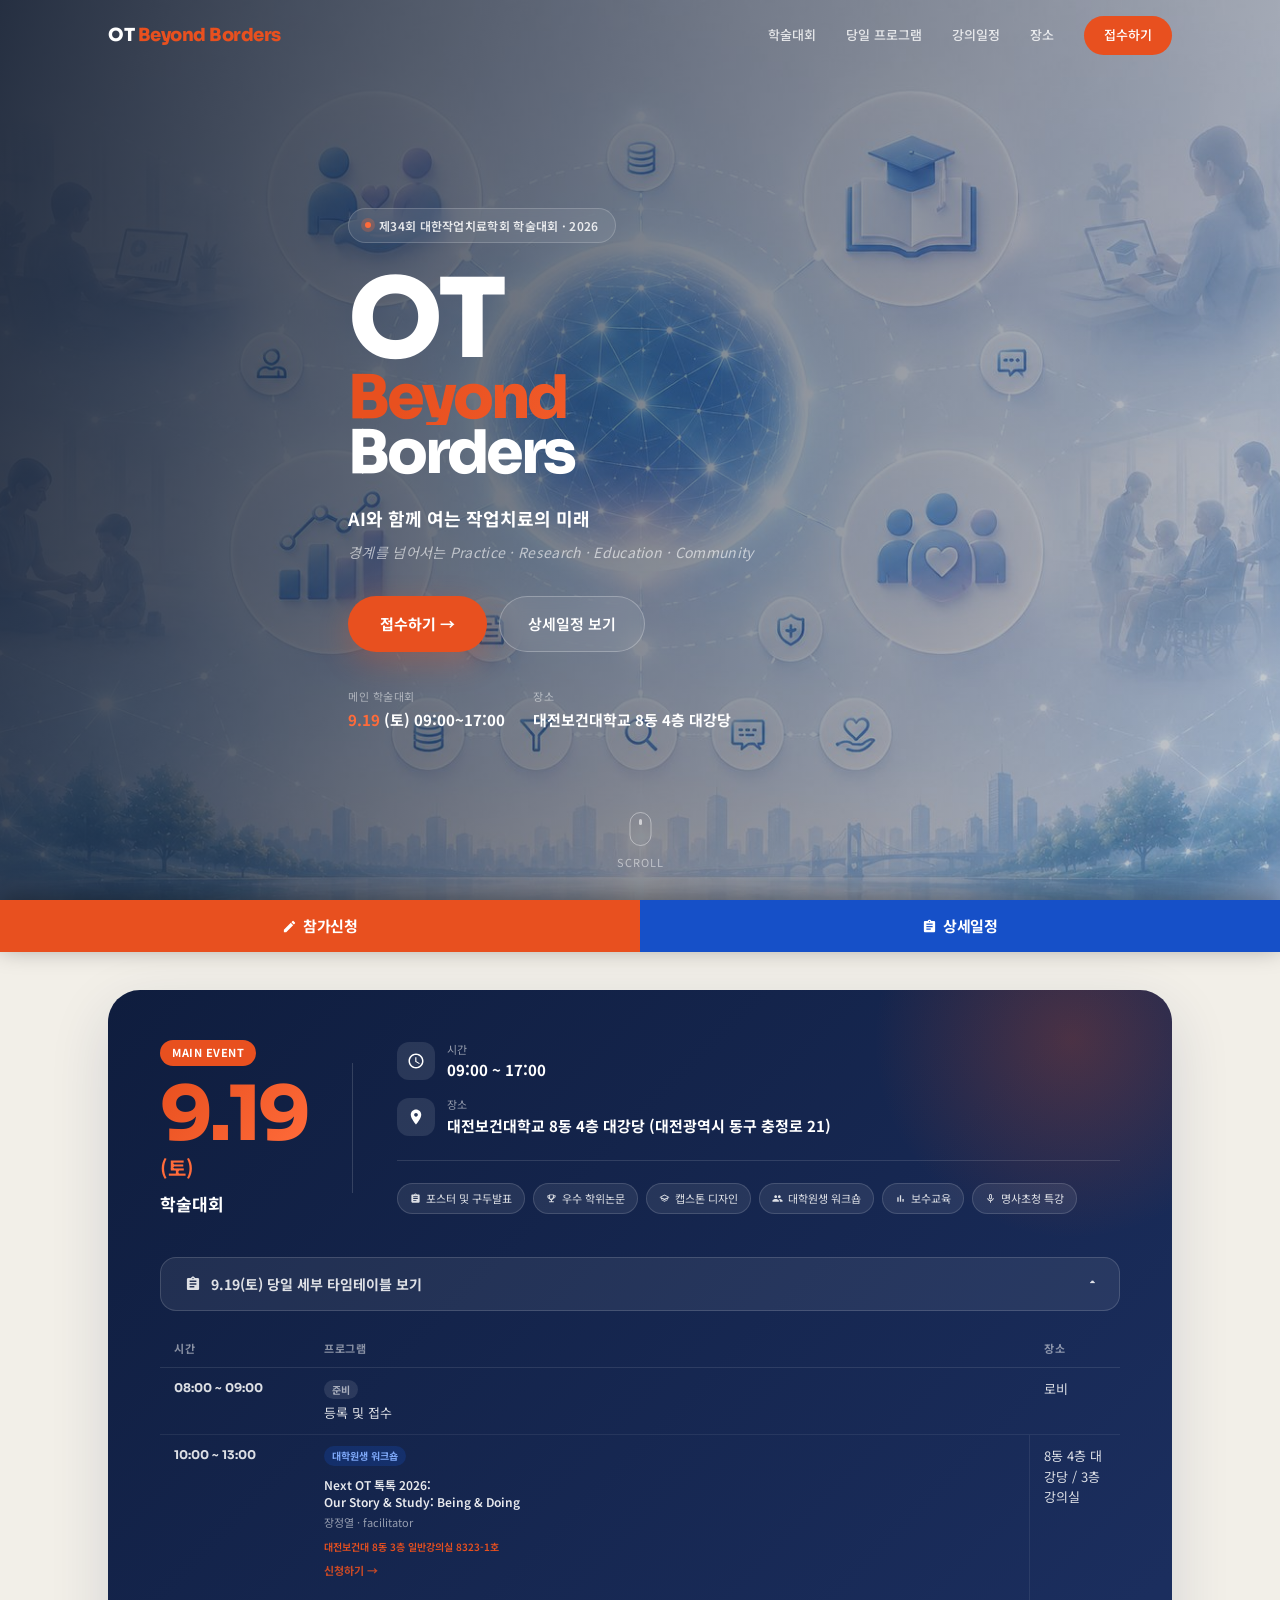
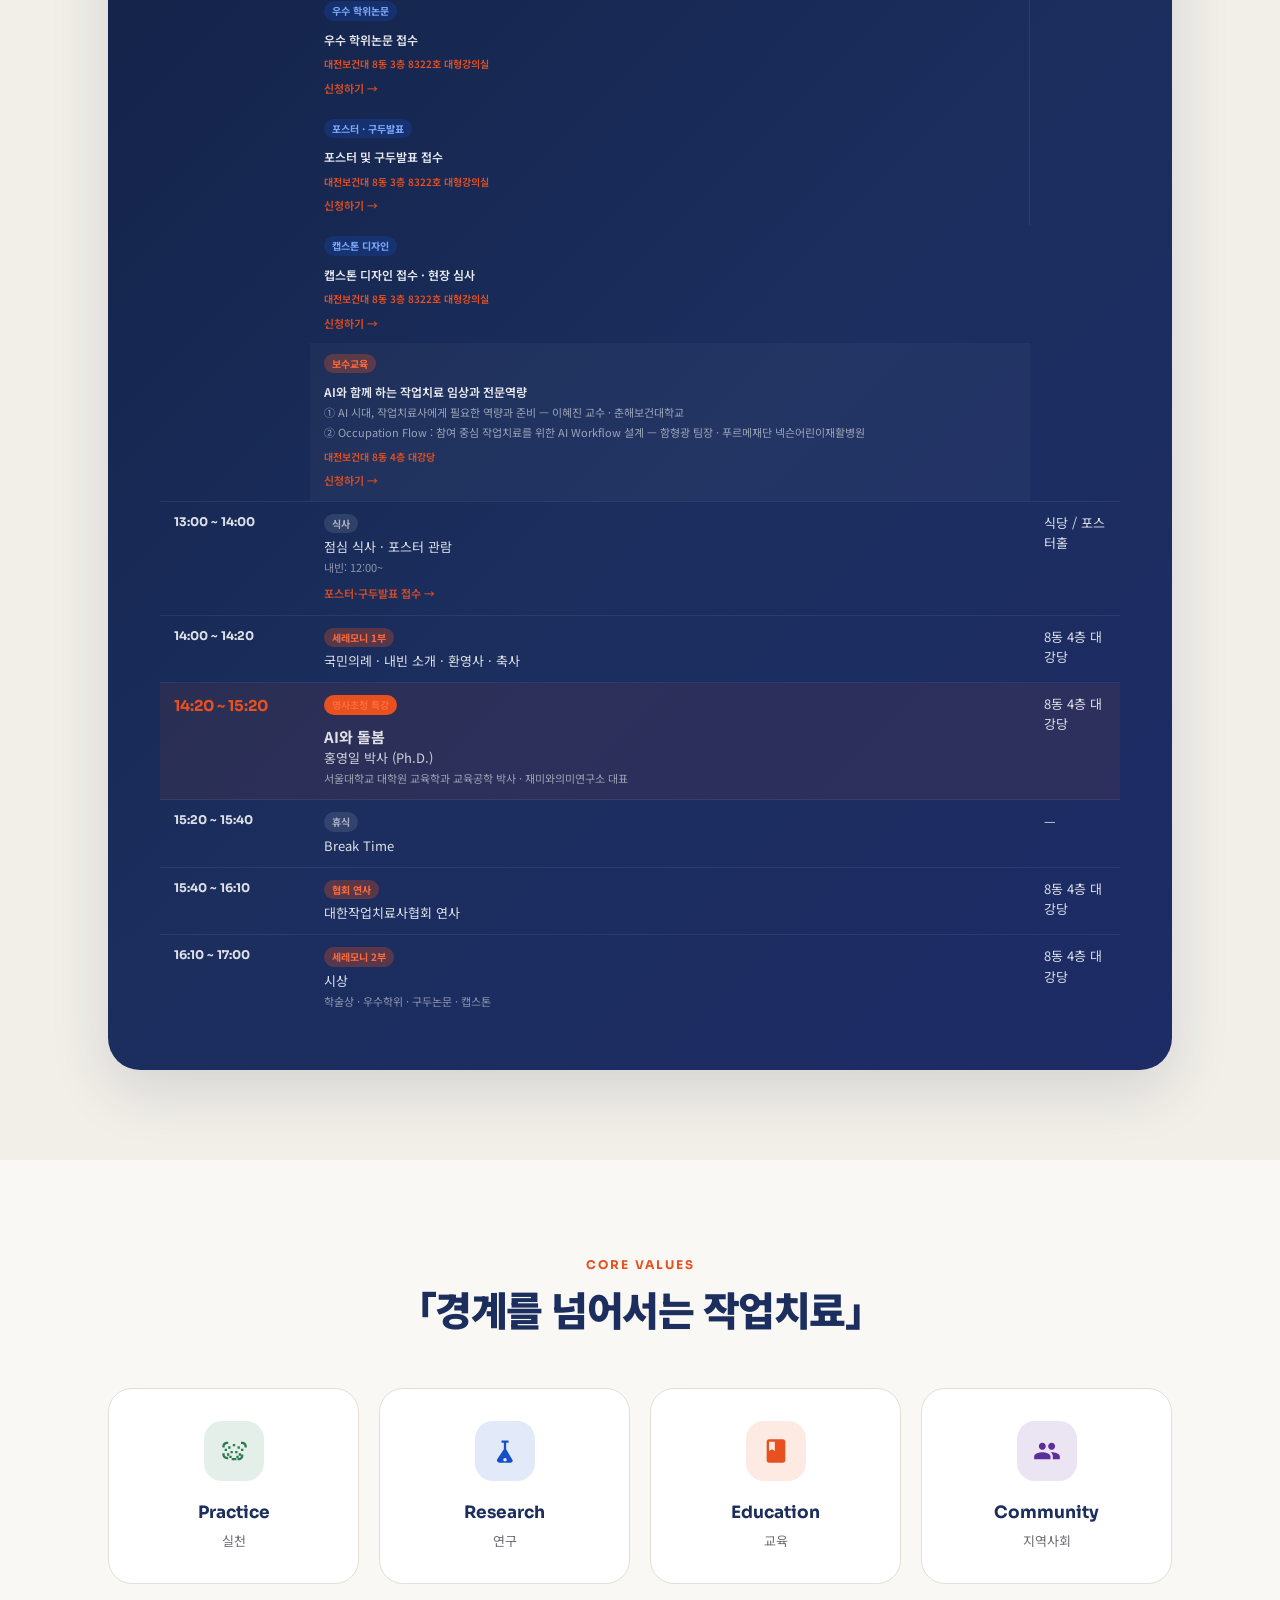
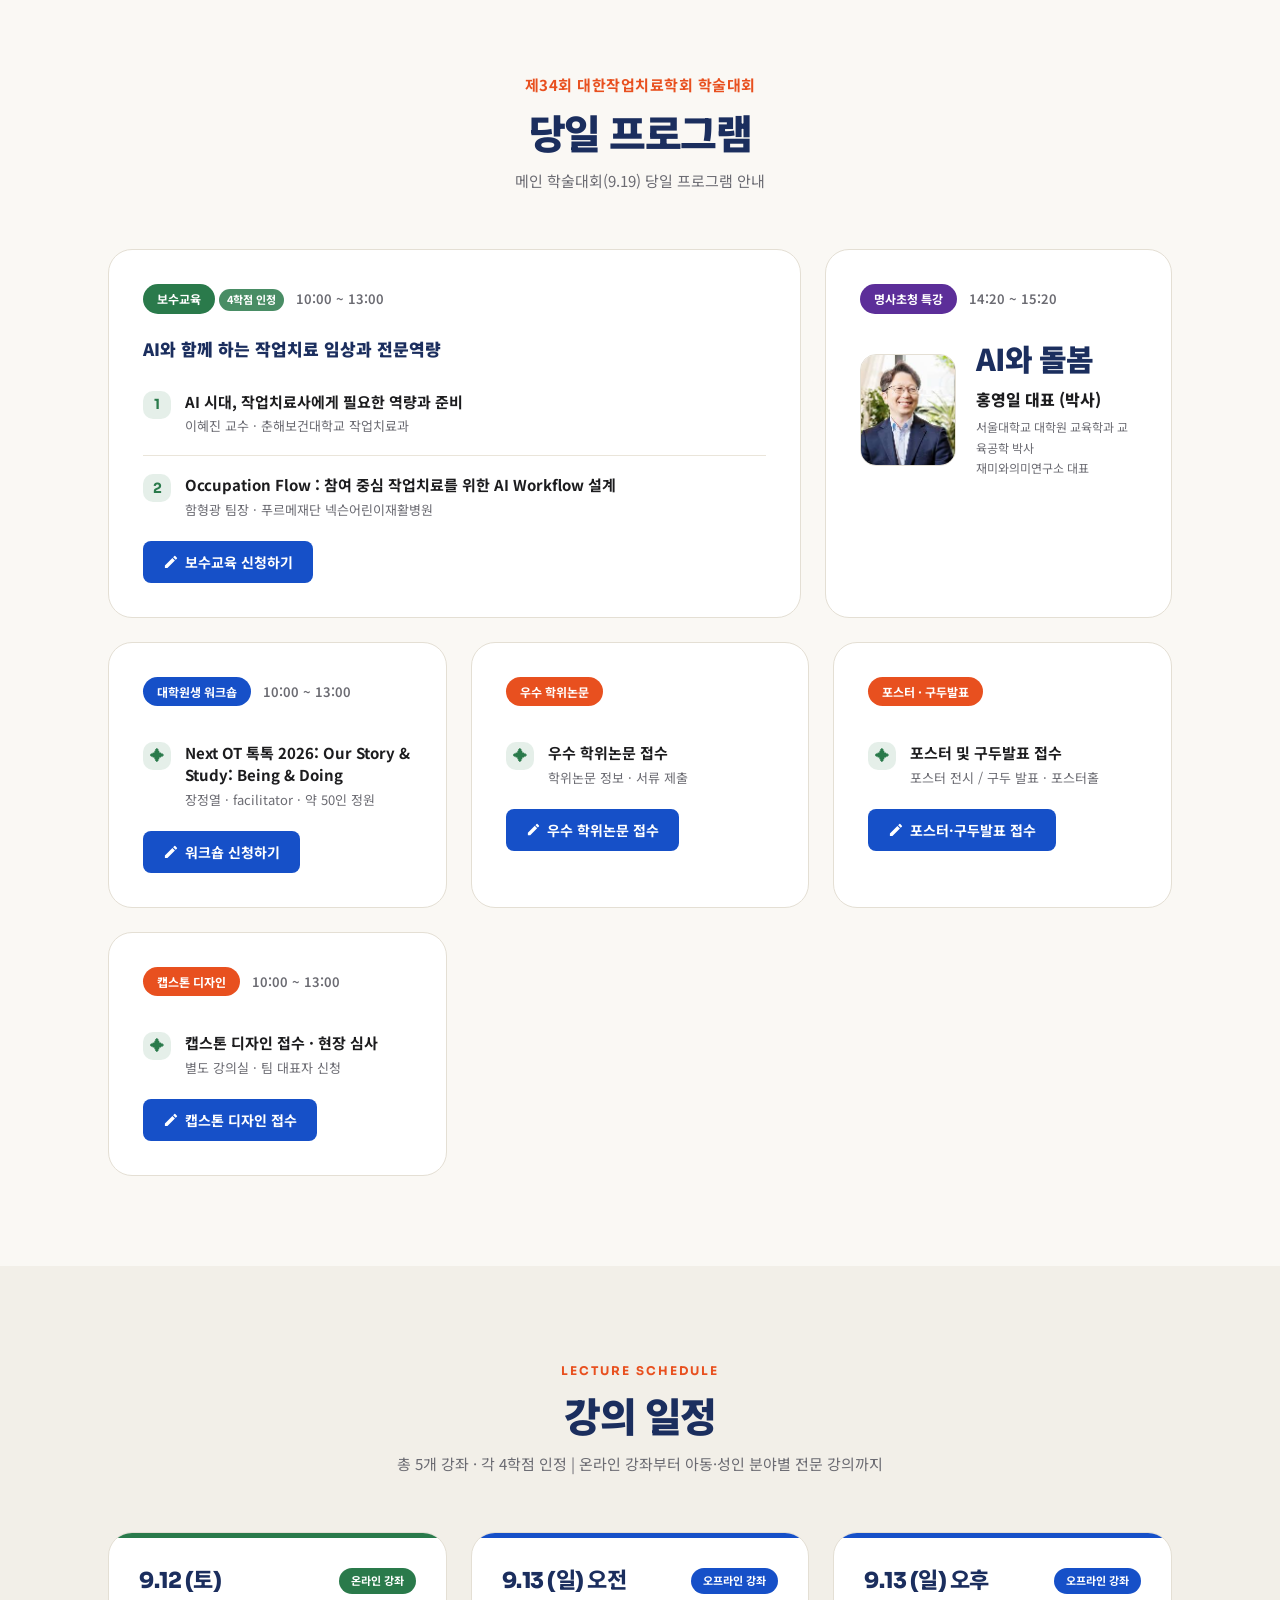
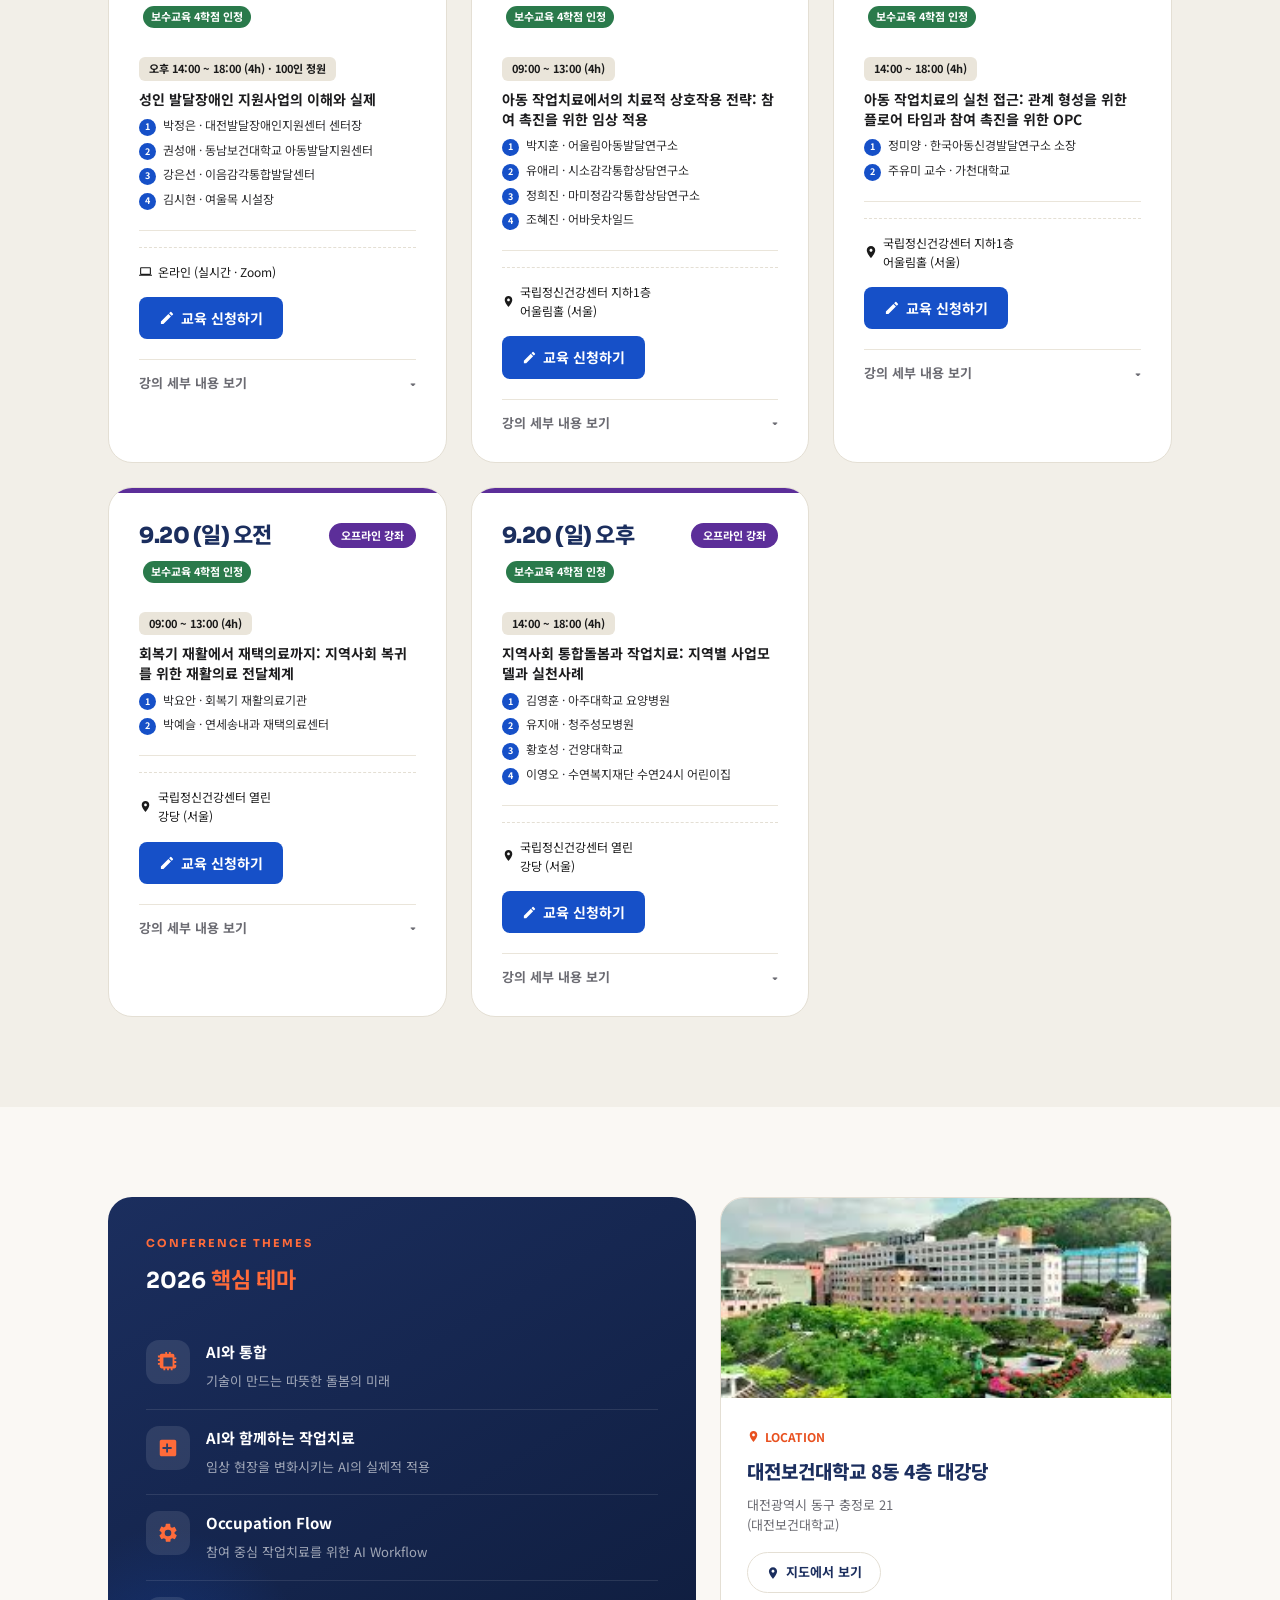
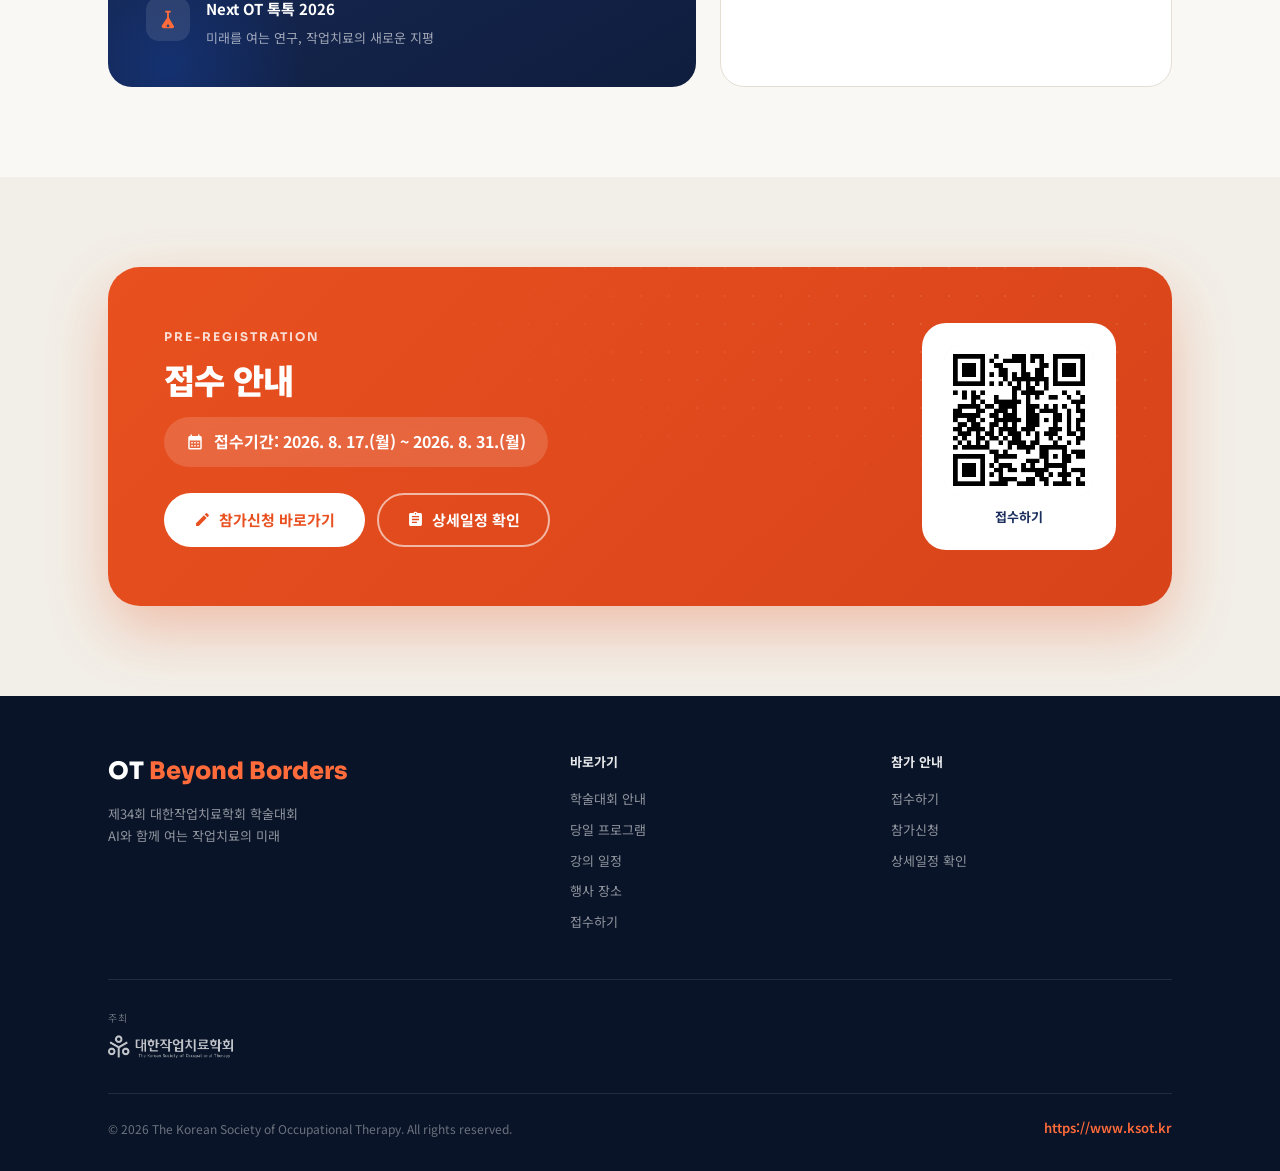
==== commit 99ecb0a0: "fix: 상세일정 타임테이블 링크 텍스트 '신청하기'로 통일 - 우수학위논문·포스터구두발표·캡스톤 '접수하기' → '신청하기'  Co-Authored-By: Claude Sonne" ====
--- a/index.html
+++ b/index.html
@@ -176,19 +176,19 @@
                         <span class="tt-tag sub">우수 학위논문</span>
                         <div class="tt-concurrent-title">우수 학위논문 접수</div>
                         <div class="tt-concurrent-venue">대전보건대 8동 3층 8322호 대형강의실</div>
-                        <a href="register/oral.html" class="tt-apply-link">접수하기 →</a>
+                        <a href="register/oral.html" class="tt-apply-link">신청하기 →</a>
                       </div>
                       <div class="tt-concurrent-col">
                         <span class="tt-tag sub">포스터 · 구두발표</span>
                         <div class="tt-concurrent-title">포스터 및 구두발표 접수</div>
                         <div class="tt-concurrent-venue">대전보건대 8동 3층 8322호 대형강의실</div>
-                        <a href="register/poster.html" class="tt-apply-link">접수하기 →</a>
+                        <a href="register/poster.html" class="tt-apply-link">신청하기 →</a>
                       </div>
                       <div class="tt-concurrent-col">
                         <span class="tt-tag sub">캡스톤 디자인</span>
                         <div class="tt-concurrent-title">캡스톤 디자인 접수 · 현장 심사</div>
                         <div class="tt-concurrent-venue">대전보건대 8동 3층 8322호 대형강의실</div>
-                        <a href="register/capstone.html" class="tt-apply-link">접수하기 →</a>
+                        <a href="register/capstone.html" class="tt-apply-link">신청하기 →</a>
                       </div>
                     </div>
                     <!-- 2행: 보수교육 전체 -->
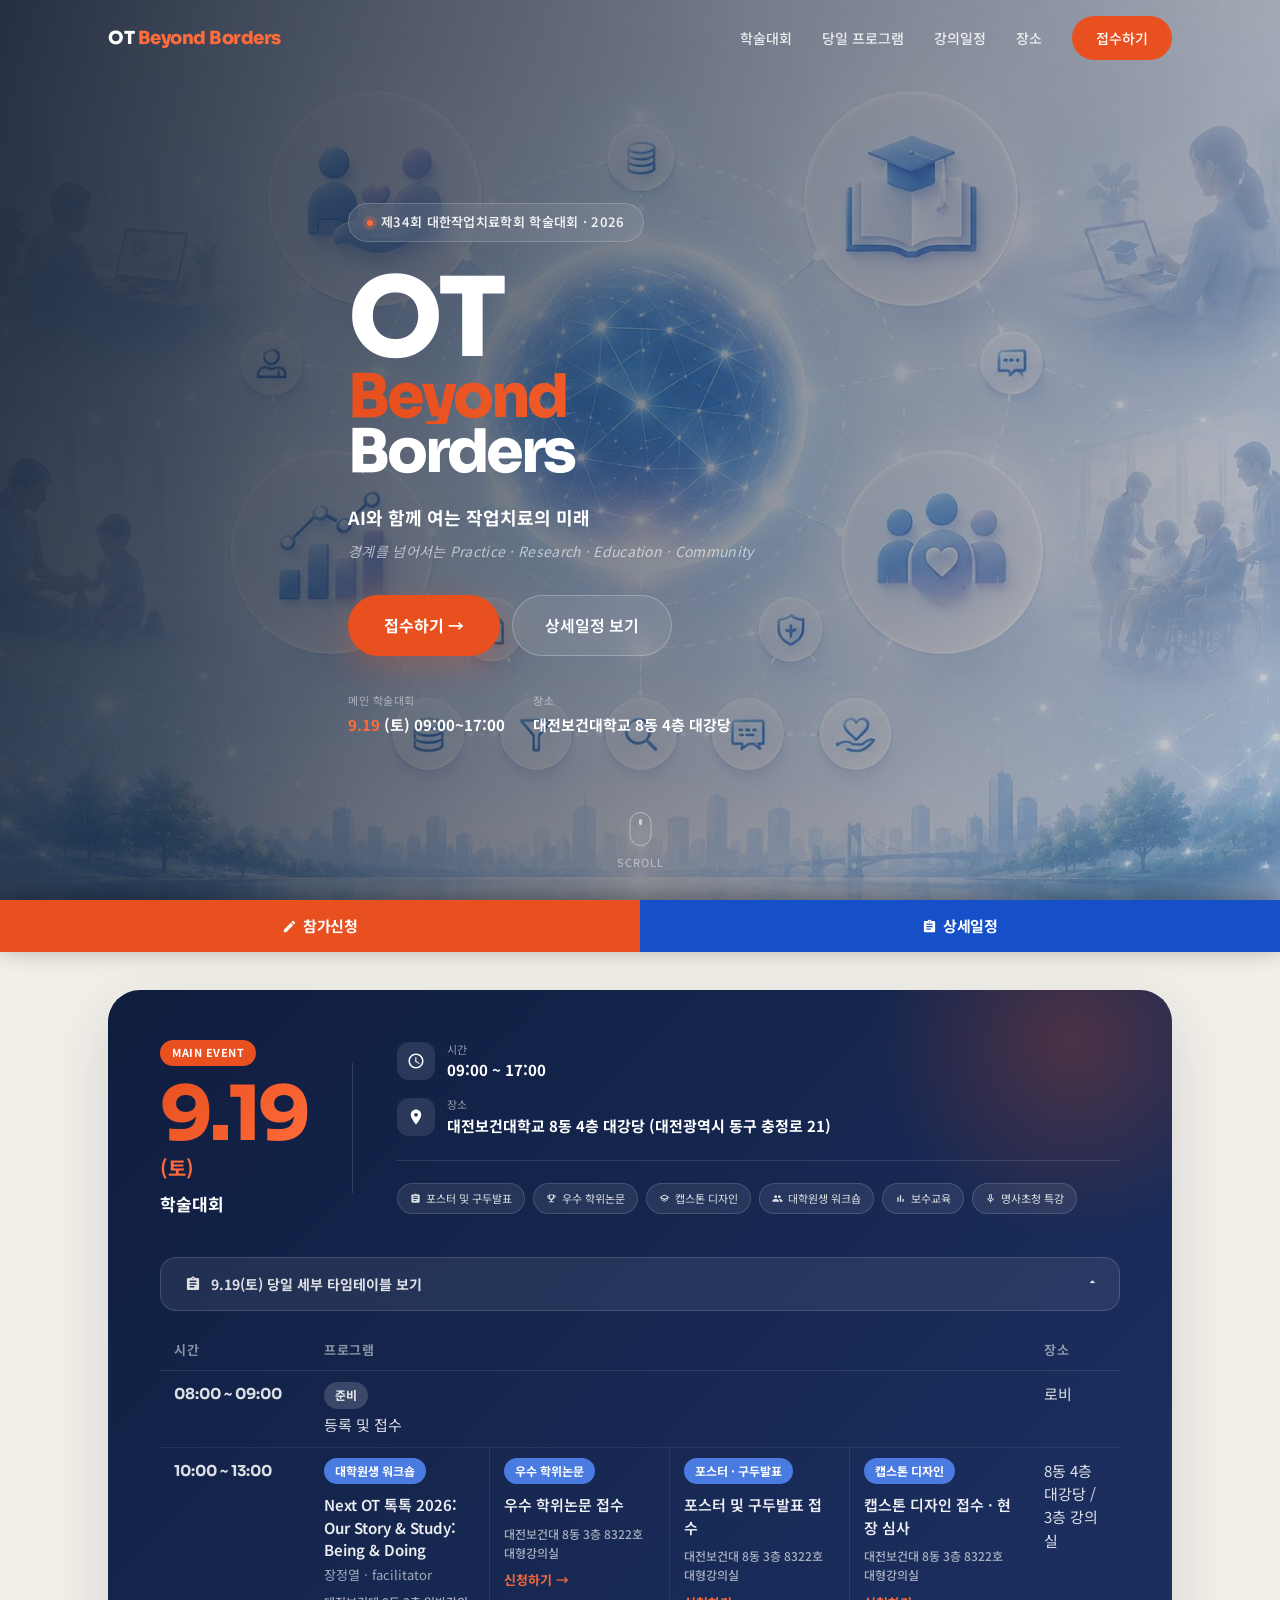
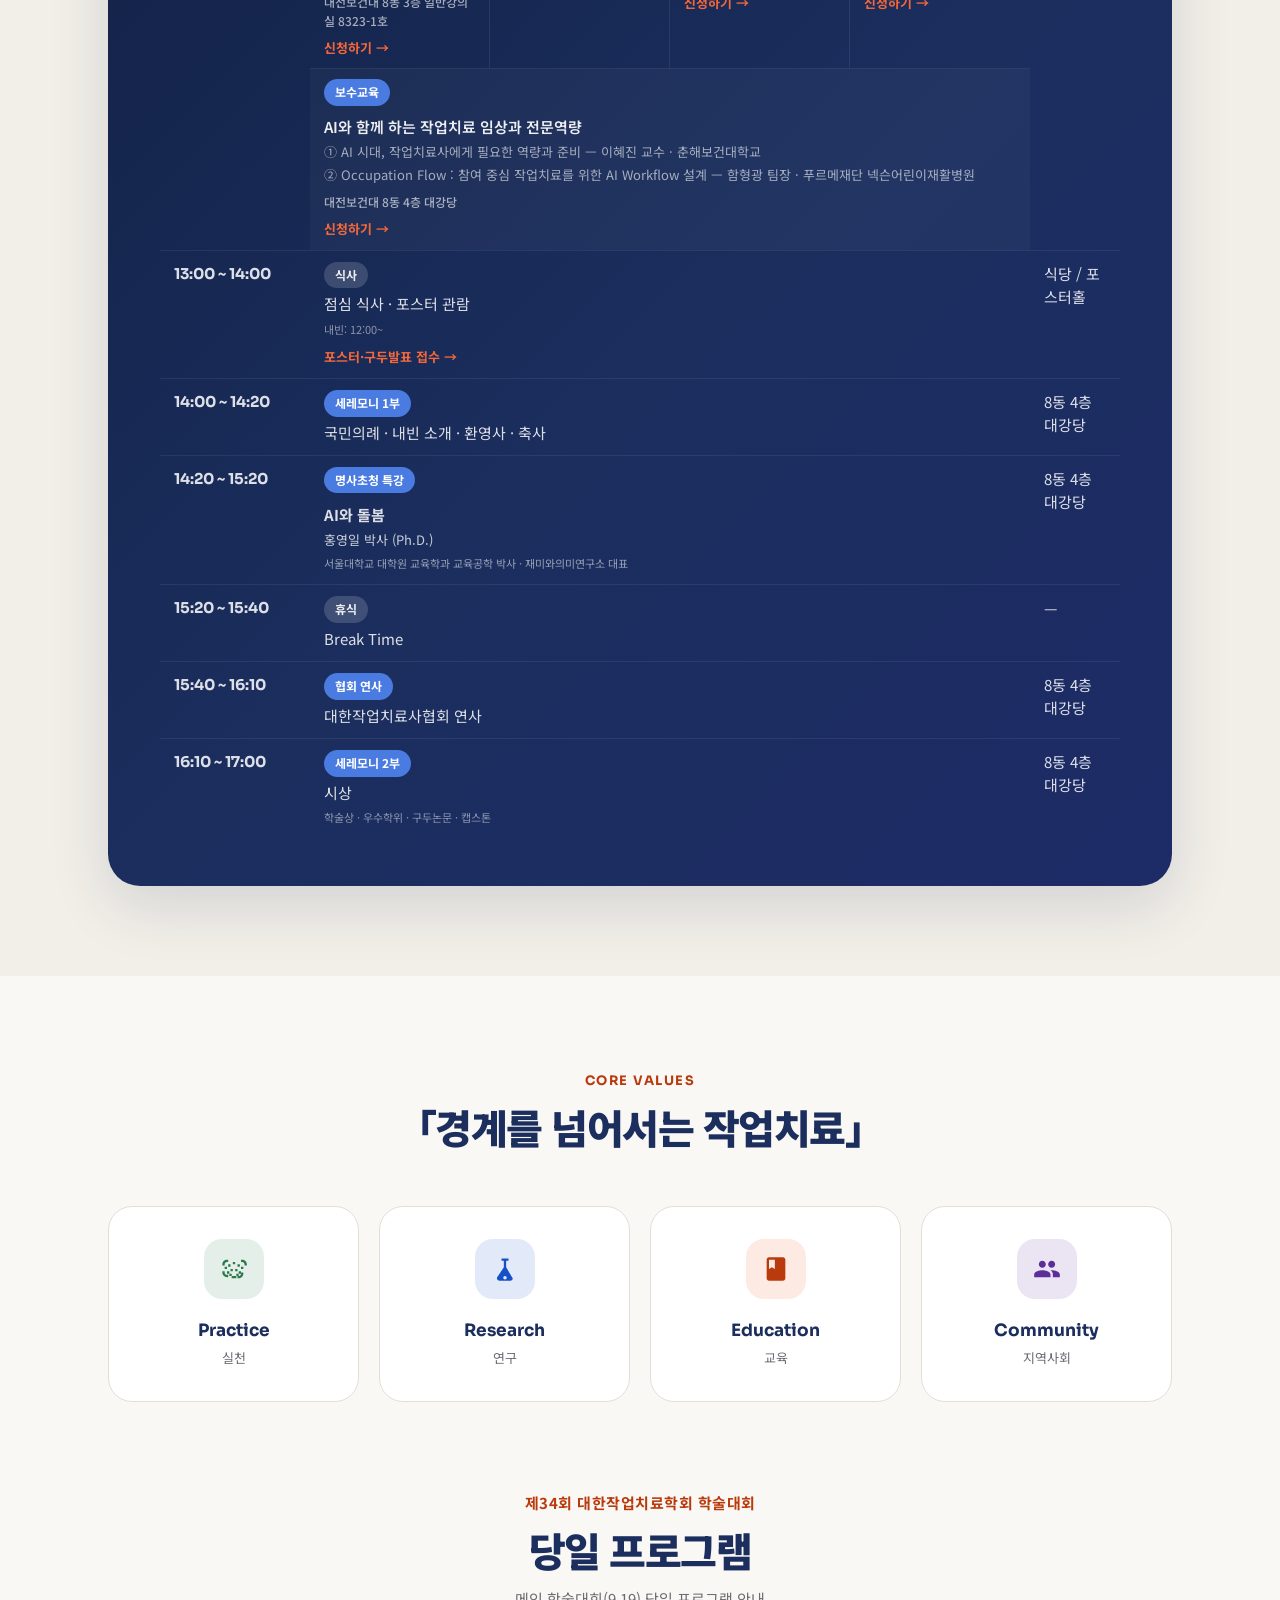
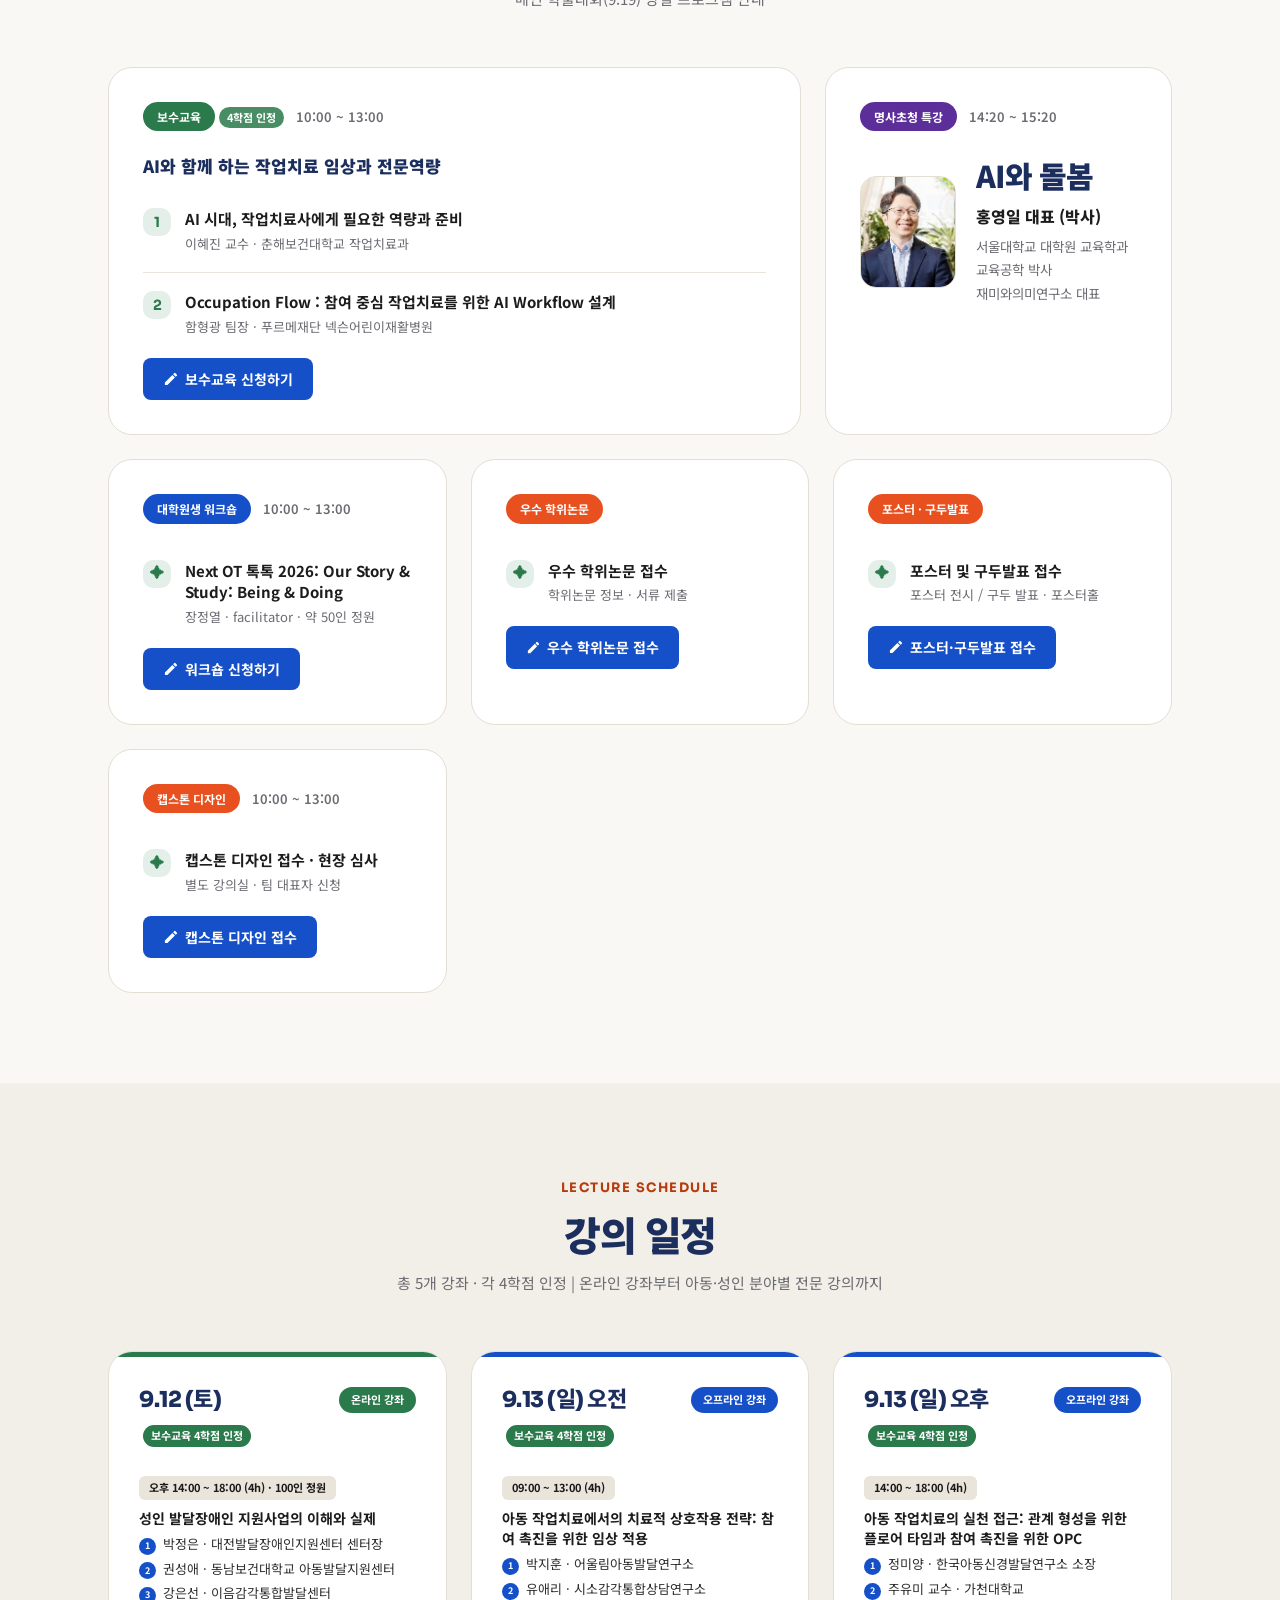
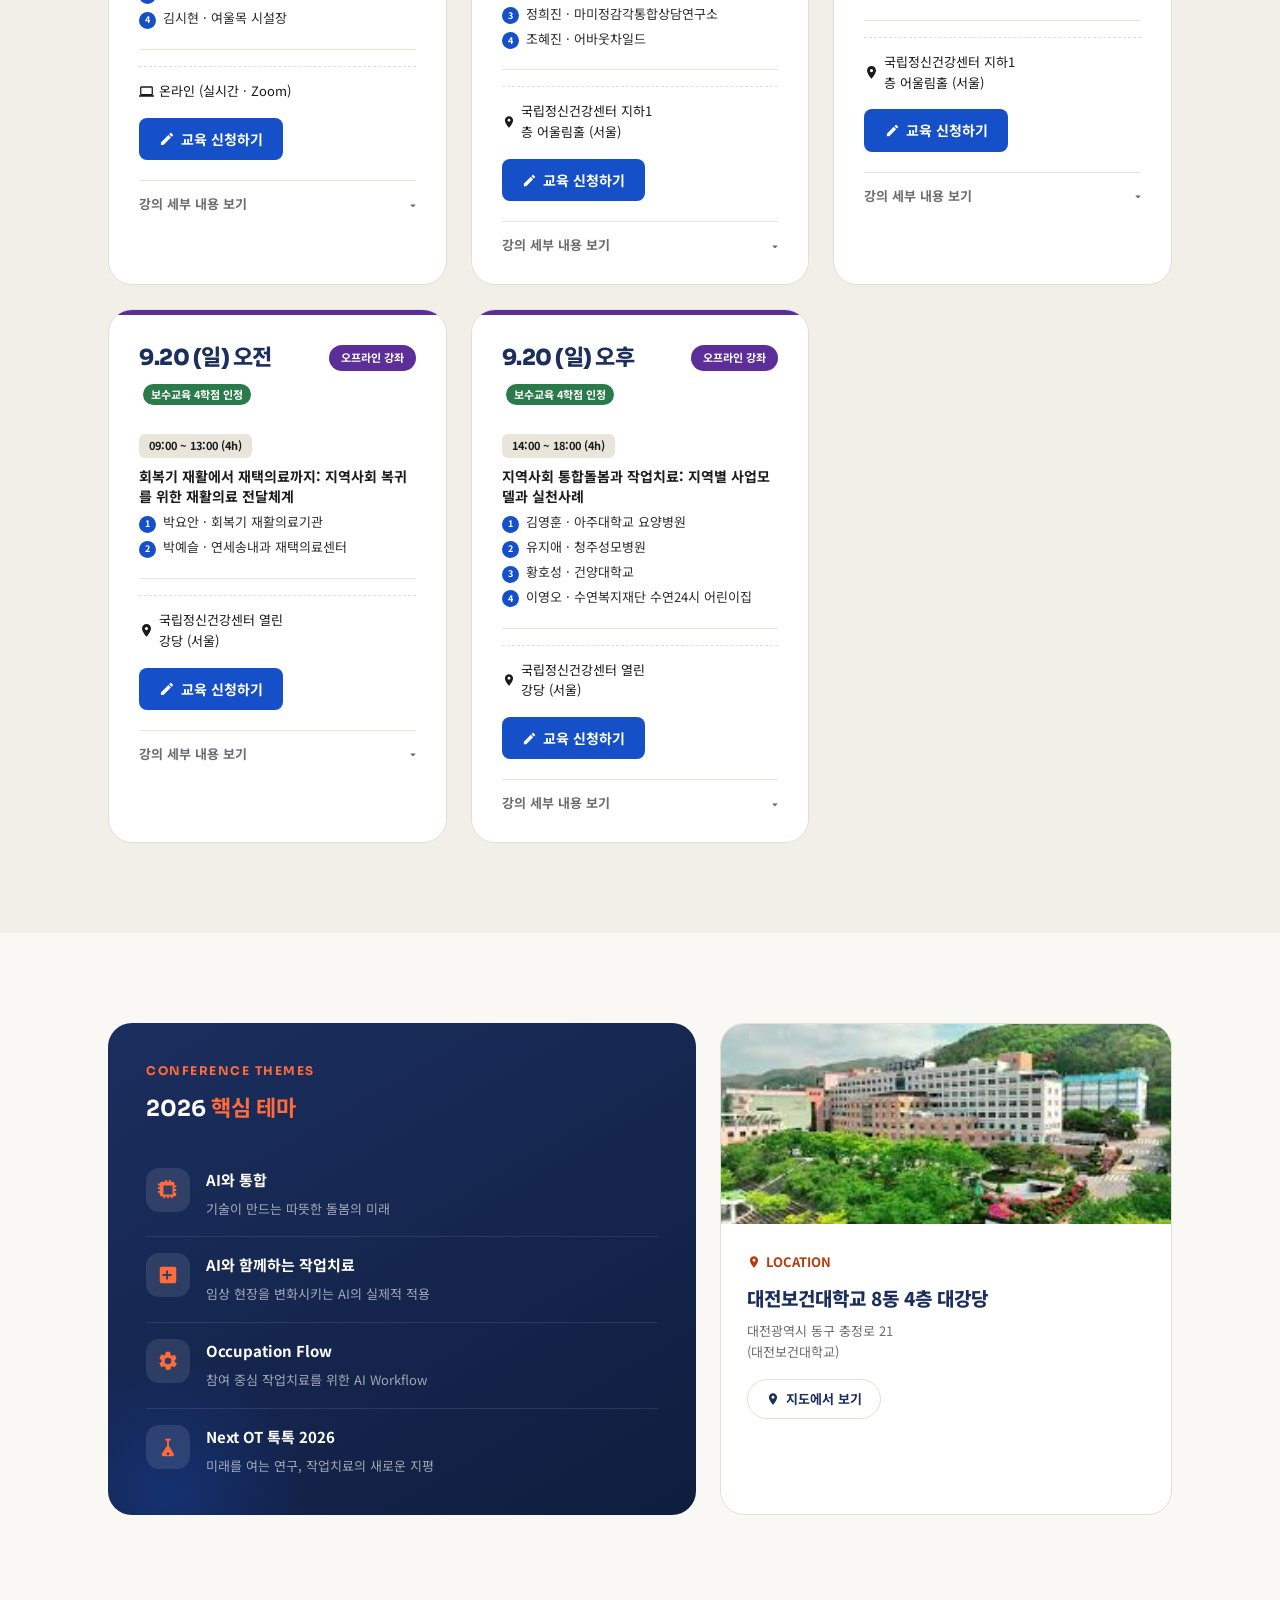
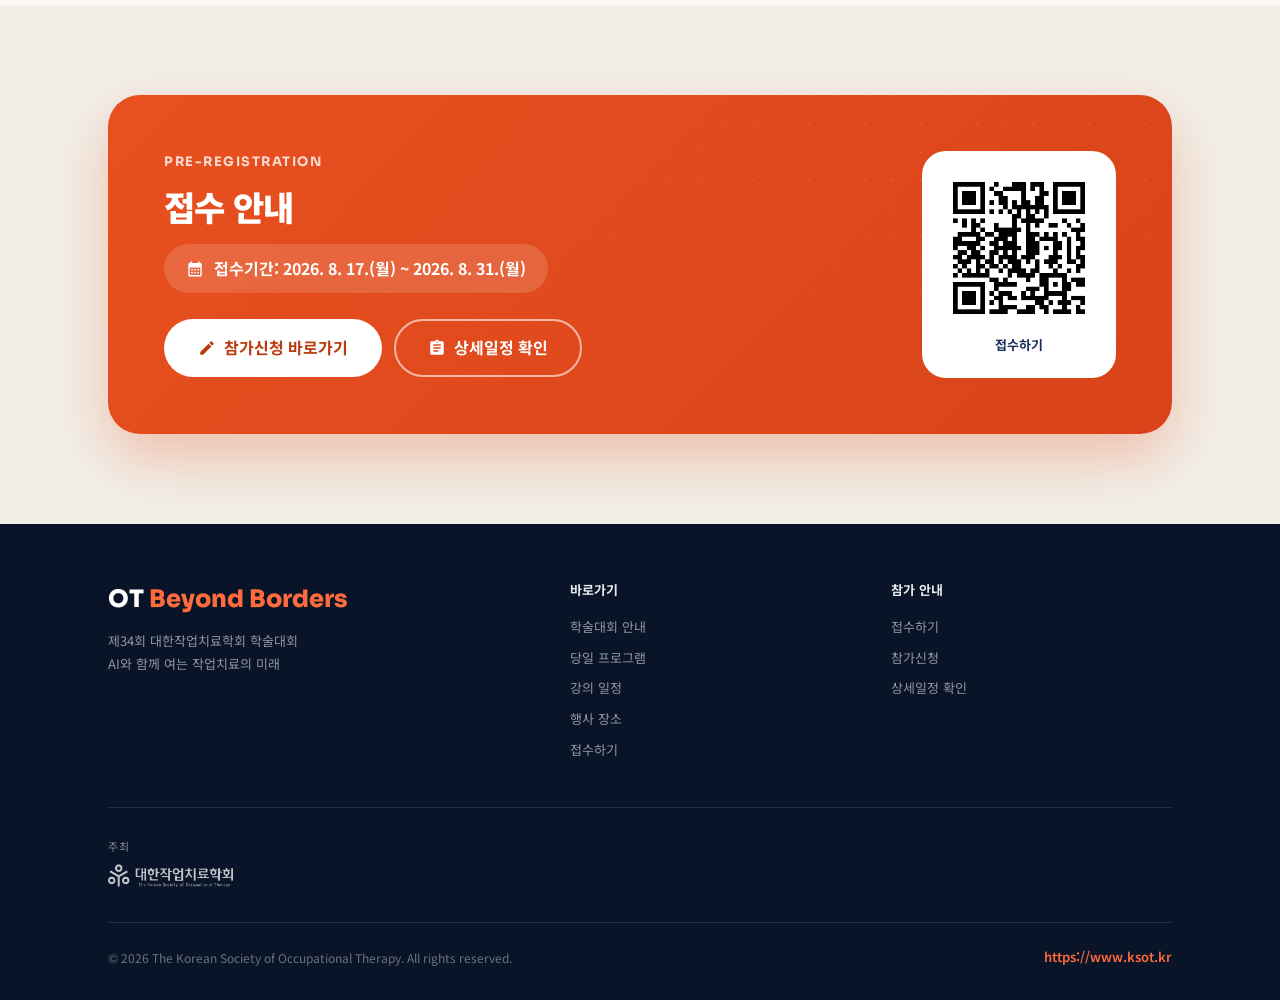
==== commit d228c2ac: "fix: 타임테이블 가독성 + 모바일 카드형 전환, mail.html 헤더 로고 가시성 개선 - mail.html: 로고를 흰색 띠로 분리(남색 배경에 묻히던 문제 해결), her" ====
--- a/index.html
+++ b/index.html
@@ -157,7 +157,7 @@
               <tr>
                 <td class="tt-time">08:00 ~ 09:00</td>
                 <td><span class="tt-tag break">준비</span><br>등록 및 접수</td>
-                <td>로비</td>
+                <td class="tt-loc">로비</td>
               </tr>
               <tr>
                 <td class="tt-time">10:00 ~ 13:00</td>
@@ -204,42 +204,42 @@
                     </div>
                   </div>
                 </td>
-                <td>8동 4층 대강당 / 3층 강의실</td>
+                <td class="tt-loc">8동 4층 대강당 / 3층 강의실</td>
               </tr>
               <tr>
                 <td class="tt-time">13:00 ~ 14:00</td>
                 <td><span class="tt-tag break">식사</span><br>점심 식사 · 포스터 관람<br><span style="font-size:11px;color:rgba(255,255,255,0.5)">내빈: 12:00~</span><br><a href="register/poster.html" class="tt-apply-link" style="margin-top:8px;display:inline-block">포스터·구두발표 접수 →</a></td>
-                <td>식당 / 포스터홀</td>
+                <td class="tt-loc">식당 / 포스터홀</td>
               </tr>
               <tr>
                 <td class="tt-time">14:00 ~ 14:20</td>
                 <td><span class="tt-tag main">세레모니 1부</span><br>국민의례 · 내빈 소개 · 환영사 · 축사</td>
-                <td>8동 4층 대강당</td>
+                <td class="tt-loc">8동 4층 대강당</td>
               </tr>
-              <tr style="background:rgba(232,80,31,0.08)">
-                <td class="tt-time" style="color:var(--orange);font-weight:700;font-size:15px">14:20 ~ 15:20</td>
+              <tr>
+                <td class="tt-time" style="font-weight:700;font-size:15px">14:20 ~ 15:20</td>
                 <td>
-                  <span class="tt-tag main" style="background:var(--orange)">명사초청 특강</span>
+                  <span class="tt-tag main">명사초청 특강</span>
                   <strong style="display:block;margin-top:6px;font-size:15px">AI와 돌봄</strong>
                   <span style="font-size:13px;opacity:0.9">홍영일 박사 (Ph.D.)</span><br>
                   <span style="font-size:11px;color:rgba(255,255,255,0.55)">서울대학교 대학원 교육학과 교육공학 박사 · 재미와의미연구소 대표</span>
                 </td>
-                <td>8동 4층 대강당</td>
+                <td class="tt-loc">8동 4층 대강당</td>
               </tr>
               <tr>
                 <td class="tt-time">15:20 ~ 15:40</td>
                 <td><span class="tt-tag break">휴식</span><br>Break Time</td>
-                <td>—</td>
+                <td class="tt-loc">—</td>
               </tr>
               <tr>
                 <td class="tt-time">15:40 ~ 16:10</td>
                 <td><span class="tt-tag main">협회 연사</span><br>대한작업치료사협회 연사</td>
-                <td>8동 4층 대강당</td>
+                <td class="tt-loc">8동 4층 대강당</td>
               </tr>
               <tr>
                 <td class="tt-time">16:10 ~ 17:00</td>
                 <td><span class="tt-tag main">세레모니 2부</span><br>시상<br><span style="font-size:11px;color:rgba(255,255,255,0.5)">학술상 · 우수학위 · 구두논문 · 캡스톤</span></td>
-                <td>8동 4층 대강당</td>
+                <td class="tt-loc">8동 4층 대강당</td>
               </tr>
             </tbody>
           </table>
--- a/css/style.css
+++ b/css/style.css
@@ -94,7 +94,8 @@
   text-decoration: none;
 }
 .nav.scrolled .nav-logo { color: var(--navy); }
-.nav-logo span { color: var(--orange); }
+.nav-logo span { color: var(--orange-l); }
+.nav.scrolled .nav-logo span { color: var(--orange-text); }
 
 .nav-menu {
   display: flex;
@@ -102,20 +103,21 @@
   align-items: center;
 }
 .nav-menu a {
-  font-size: 13px;
+  font-size: 14px;
   font-weight: 500;
-  color: rgba(255,255,255,0.8);
+  color: rgba(255,255,255,0.85);
   transition: color .2s;
 }
 .nav.scrolled .nav-menu a { color: var(--text-sub); }
-.nav-menu a:hover { color: var(--orange); }
+.nav-menu a:hover { color: var(--orange-l); }
+.nav.scrolled .nav-menu a:hover { color: var(--orange-text); }
 
 .nav-cta {
   background: var(--orange);
   color: #fff !important;
-  padding: 9px 20px;
+  padding: 11px 24px;
   border-radius: 100px;
-  font-size: 13px;
+  font-size: 14px;
   font-weight: 700;
   transition: background .2s, transform .2s;
 }
@@ -193,7 +195,7 @@
     color: var(--text-sub) !important;
     border-bottom: 1px solid var(--border);
   }
-  .nav-menu .nav-link:hover { color: var(--orange) !important; }
+  .nav-menu .nav-link:hover { color: var(--orange-text) !important; }
   .nav-menu .nav-cta {
     margin-top: 20px;
     text-align: center;
@@ -279,11 +281,11 @@
   background: rgba(255,255,255,0.08);
   border: 1px solid rgba(255,255,255,0.18);
   backdrop-filter: blur(10px);
-  padding: 7px 16px;
+  padding: 8px 18px;
   border-radius: 100px;
-  font-size: 12px;
+  font-size: 13px;
   font-weight: 600;
-  color: rgba(255,255,255,0.85);
+  color: rgba(255,255,255,0.9);
   margin-bottom: 26px;
   letter-spacing: 0.3px;
 }
@@ -332,9 +334,9 @@
 .btn-primary {
   background: var(--orange);
   color: #fff;
-  padding: 15px 32px;
+  padding: 17px 36px;
   border-radius: 100px;
-  font-size: 15px;
+  font-size: 16px;
   font-weight: 700;
   display: inline-flex; align-items: center; gap: 8px;
   transition: background .2s, transform .2s, box-shadow .2s;
@@ -347,9 +349,9 @@
   border: 1px solid rgba(255,255,255,0.25);
   backdrop-filter: blur(10px);
   color: #fff;
-  padding: 15px 28px;
+  padding: 17px 32px;
   border-radius: 100px;
-  font-size: 15px;
+  font-size: 16px;
   font-weight: 600;
   display: inline-flex; align-items: center; gap: 8px;
   transition: background .2s, transform .2s;
@@ -404,11 +406,11 @@
 .section-eyebrow {
   display: inline-block;
   font-family: var(--display);
-  font-size: 12px;
-  font-weight: 700;
-  letter-spacing: 2px;
+  font-size: 13px;
+  font-weight: 700;
+  letter-spacing: 1.5px;
   text-transform: uppercase;
-  color: var(--orange);
+  color: var(--orange-text);
   margin-bottom: 12px;
 }
 .section-title {
@@ -461,7 +463,7 @@
 .value-card:nth-child(2) .value-icon { background: rgba(22,80,200,0.12); }
 .value-card:nth-child(2) .value-icon .icon { color: var(--blue); }
 .value-card:nth-child(3) .value-icon { background: rgba(232,80,31,0.12); }
-.value-card:nth-child(3) .value-icon .icon { color: var(--orange); }
+.value-card:nth-child(3) .value-icon .icon { color: var(--orange-text); }
 .value-card:nth-child(4) .value-icon { background: rgba(92,46,153,0.12); }
 .value-card:nth-child(4) .value-icon .icon { color: var(--purple); }
 .value-en {
@@ -677,7 +679,7 @@
   letter-spacing: -1px;
 }
 .keynote-name { font-size: 16px; font-weight: 800; color: var(--black); margin-bottom: 5px; }
-.keynote-desc { font-size: 12px; color: var(--text-sub); line-height: 1.7; }
+.keynote-desc { font-size: 13.5px; color: var(--text-sub); line-height: 1.75; }
 
 /* ============================================================
    ⑤ 강의 일정 타임라인 카드
@@ -742,13 +744,13 @@
   margin-bottom: 8px;
 }
 .sched-lec { font-size: 14px; font-weight: 700; color: var(--black); line-height: 1.45; margin-bottom: 6px; }
-.sched-spk { font-size: 12px; color: var(--text-sub); line-height: 1.5; }
+.sched-spk { font-size: 13px; color: var(--text-sub); line-height: 1.55; }
 .sched-spk strong { color: var(--text); }
 
 .sched-spk-list { margin-top: 6px; }
 .sched-spk-item {
   display: flex; align-items: baseline; gap: 7px;
-  font-size: 12px; color: var(--text); margin-bottom: 4px;
+  font-size: 13px; color: var(--text); margin-bottom: 4px;
 }
 .sched-spk-item .n {
   width: 17px; height: 17px; border-radius: 50%;
@@ -758,7 +760,7 @@
   flex-shrink: 0;
 }
 .sched-venue {
-  font-size: 12px; color: var(--text-dim);
+  font-size: 13px; color: var(--text-sub);
   margin-top: 16px; padding-top: 14px;
   border-top: 1px dashed var(--border);
   display: flex; align-items: center; gap: 5px;
@@ -797,9 +799,9 @@
 }
 .core-eyebrow {
   font-family: var(--display);
-  font-size: 11px;
-  font-weight: 700;
-  letter-spacing: 2px;
+  font-size: 12px;
+  font-weight: 700;
+  letter-spacing: 1.5px;
   text-transform: uppercase;
   color: var(--orange-l);
   margin-bottom: 10px;
@@ -843,7 +845,7 @@
 .venue-body { padding: 26px; flex: 1; }
 .venue-label {
   display: inline-flex; align-items: center; gap: 5px;
-  font-size: 12px; font-weight: 700; color: var(--orange);
+  font-size: 13px; font-weight: 700; color: var(--orange-text);
   margin-bottom: 10px;
 }
 .venue-name { font-size: 19px; font-weight: 800; color: var(--navy); margin-bottom: 8px; }
@@ -890,8 +892,8 @@
 .reg-left { }
 .reg-eyebrow {
   font-family: var(--display);
-  font-size: 12px; font-weight: 700;
-  letter-spacing: 2px; text-transform: uppercase;
+  font-size: 13px; font-weight: 700;
+  letter-spacing: 1.5px; text-transform: uppercase;
   color: rgba(255,255,255,0.8);
   margin-bottom: 14px;
 }
@@ -912,10 +914,10 @@
 }
 .reg-btns { display: flex; gap: 12px; flex-wrap: wrap; }
 .reg-btn-white {
-  background: #fff; color: var(--orange);
-  padding: 15px 30px;
+  background: #fff; color: var(--orange-text);
+  padding: 16px 34px;
   border-radius: 100px;
-  font-size: 15px; font-weight: 700;
+  font-size: 16px; font-weight: 700;
   display: inline-flex; align-items: center; gap: 8px;
   transition: transform .2s, box-shadow .2s;
 }
@@ -924,9 +926,9 @@
   background: transparent;
   border: 2px solid rgba(255,255,255,0.6);
   color: #fff;
-  padding: 13px 28px;
+  padding: 14px 32px;
   border-radius: 100px;
-  font-size: 15px; font-weight: 700;
+  font-size: 16px; font-weight: 700;
   display: inline-flex; align-items: center; gap: 8px;
   transition: background .2s;
 }
@@ -981,7 +983,7 @@
   border-bottom: 1px solid rgba(255,255,255,0.1);
 }
 .footer-org-item { display: flex; flex-direction: column; gap: 5px; align-items: flex-start; }
-.footer-org-item .role { font-size: 10px; color: rgba(255,255,255,0.4); letter-spacing: 0.5px; }
+.footer-org-item .role { font-size: 11px; color: rgba(255,255,255,0.5); letter-spacing: 0.5px; }
 .footer-org-item .name { font-size: 13px; font-weight: 600; color: rgba(255,255,255,0.8); }
 .footer-org-logo {
   height: 32px;
@@ -1081,12 +1083,12 @@
   width: 100%;
   border-collapse: collapse;
   margin-top: 20px;
-  font-size: 13px;
+  font-size: 15px;
 }
 .tt-table th {
   padding: 9px 14px;
   text-align: left;
-  font-size: 11px;
+  font-size: 13px;
   font-weight: 700;
   color: rgba(255,255,255,0.5);
   letter-spacing: 0.5px;
@@ -1103,22 +1105,22 @@
 .tt-time {
   font-family: var(--display);
   font-weight: 700;
-  color: var(--orange-l);
+  color: #fff;
   white-space: nowrap;
-  font-size: 12px;
+  font-size: 15px;
 }
 .tt-tag {
   display: inline-block;
-  font-size: 10px;
-  font-weight: 700;
-  padding: 2px 8px;
+  font-size: 12px;
+  font-weight: 700;
+  padding: 4px 11px;
   border-radius: 100px;
   margin-bottom: 4px;
 }
-.tt-tag.main { background: rgba(232,80,31,0.3); color: var(--orange-l); }
-.tt-tag.sub  { background: rgba(22,80,200,0.25); color: #7ea8f8; }
-.tt-tag.break{ background: rgba(255,255,255,0.1); color: rgba(255,255,255,0.6); }
-.tt-parallel { font-size: 11px; color: rgba(255,255,255,0.5); margin-top: 3px; }
+.tt-tag.main { background: var(--blue-l); color: #fff; }
+.tt-tag.sub  { background: var(--blue-l); color: #fff; }
+.tt-tag.break{ background: rgba(255,255,255,0.16); color: rgba(255,255,255,0.9); }
+.tt-parallel { font-size: 13px; color: rgba(255,255,255,0.6); margin-top: 3px; }
 
 /* 동시진행 3열 레이아웃 */
 .tt-concurrent {
@@ -1134,6 +1136,10 @@
   grid-template-columns: 1fr 1fr 1fr;
   border-bottom: 1px solid rgba(255,255,255,0.08);
 }
+.tt-concurrent-row.row-4col {
+  grid-template-columns: repeat(4, 1fr);
+  border-bottom: 1px solid rgba(255,255,255,0.08);
+}
 .tt-concurrent-row.row-1col {
   grid-template-columns: 1fr;
   background: rgba(255,255,255,0.03);
@@ -1144,26 +1150,64 @@
 }
 .tt-concurrent-col:last-child { border-right: none; }
 .tt-concurrent-title {
+  font-size: 15px;
+  font-weight: 600;
+  color: rgba(255,255,255,0.92);
+  margin-top: 6px;
+  line-height: 1.5;
+}
+.tt-concurrent-sub {
+  font-size: 13px;
+  color: rgba(255,255,255,0.6);
+  margin-top: 3px;
+}
+.tt-concurrent-venue {
   font-size: 12px;
-  font-weight: 600;
-  color: rgba(255,255,255,0.90);
-  margin-top: 6px;
-  line-height: 1.45;
-}
-.tt-concurrent-sub {
-  font-size: 11px;
-  color: rgba(255,255,255,0.55);
-  margin-top: 3px;
-}
-.tt-concurrent-venue {
-  font-size: 10px;
-  color: var(--orange);
+  color: rgba(255,255,255,0.62);
   margin-top: 8px;
-  font-weight: 600;
+  font-weight: 500;
 }
 @media (max-width: 560px) {
-  .tt-concurrent-row.row-3col { grid-template-columns: 1fr; }
-  .tt-concurrent-col { border-right: none; border-bottom: 1px solid rgba(255,255,255,0.08); }
+  /* 표를 카드형(세로 스택)으로 전환 — 고정폭 3열 붕괴 방지 */
+  .tt-table, .tt-table tbody { display: block; }
+  .tt-table thead { display: none; }
+  .tt-table tr {
+    display: block;
+    background: rgba(255,255,255,0.04);
+    border: 1px solid rgba(255,255,255,0.09);
+    border-radius: 14px;
+    padding: 14px 16px;
+    margin-bottom: 12px;
+  }
+  .tt-table tr:last-child td { border-bottom: none; }
+  .tt-table td {
+    display: block;
+    border: none !important;
+    padding: 0;
+  }
+  .tt-time { font-size: 17px; margin-bottom: 10px; white-space: normal; }
+  /* 프로그램 셀이 동시진행 그리드가 아닐 때 여백 */
+  .tt-table td:not(:first-child):not(.tt-loc) { line-height: 1.6; }
+  /* 장소 셀 라벨 표기 */
+  .tt-loc {
+    margin-top: 12px;
+    font-size: 12px;
+    color: rgba(255,255,255,0.6);
+  }
+  .tt-loc::before {
+    content: "장소 · ";
+    color: rgba(255,255,255,0.4);
+    font-weight: 600;
+  }
+  /* 동시진행 컬럼 1열 세로 배치 */
+  .tt-concurrent-row.row-3col,
+  .tt-concurrent-row.row-4col { grid-template-columns: 1fr; }
+  .tt-concurrent-col {
+    border-right: none;
+    border-bottom: 1px solid rgba(255,255,255,0.08);
+    padding: 12px 0;
+  }
+  .tt-concurrent-col:last-child { border-bottom: none; }
 }
 
 /* 강의 세부 아코디언 내부 */
@@ -1181,9 +1225,9 @@
   line-height: 1.5;
 }
 .acc-session-sub {
-  font-size: 12px;
+  font-size: 13px;
   color: var(--text-sub);
-  line-height: 1.6;
+  line-height: 1.65;
 }
 .acc-session-sub li {
   margin-left: 14px;
@@ -1199,7 +1243,7 @@
   display: flex;
   align-items: baseline;
   gap: 8px;
-  font-size: 12px;
+  font-size: 13px;
   color: var(--text);
 }
 .acc-speaker-item .n {
@@ -1215,7 +1259,7 @@
 .sched-card.purple .acc-speaker-item .n { background: var(--purple); }
 .acc-period-badge {
   display: inline-block;
-  font-size: 11px; font-weight: 700;
+  font-size: 12px; font-weight: 700;
   color: var(--text-sub);
   background: var(--ivory-2);
   padding: 3px 10px; border-radius: 6px;
@@ -1223,20 +1267,20 @@
 }
 .acc-period-head {
   font-size: 12px; font-weight: 700;
-  color: var(--orange);
-  border-left: 3px solid var(--orange);
+  color: var(--orange-text);
+  border-left: 3px solid var(--orange-text);
   padding-left: 8px;
   margin: 14px 0 8px;
 }
 .acc-instructor {
-  font-size: 12px;
+  font-size: 13px;
   color: var(--text-sub);
   margin-top: 6px;
   padding-top: 6px;
   border-top: 1px solid var(--border);
 }
 .acc-spk {
-  font-size: 11px;
+  font-size: 13px;
   color: var(--text-sub);
   margin-left: 6px;
   font-weight: 600;
@@ -1283,11 +1327,11 @@
 .tt-apply-link {
   display: inline-block;
   margin-top: 8px;
-  font-size: 11px;
-  font-weight: 700;
-  color: var(--orange);
+  font-size: 13px;
+  font-weight: 700;
+  color: var(--orange-l);
   text-decoration: none;
-  opacity: 0.85;
+  opacity: 0.95;
   transition: opacity 0.2s;
 }
 .tt-apply-link:hover { opacity: 1; text-decoration: underline; }
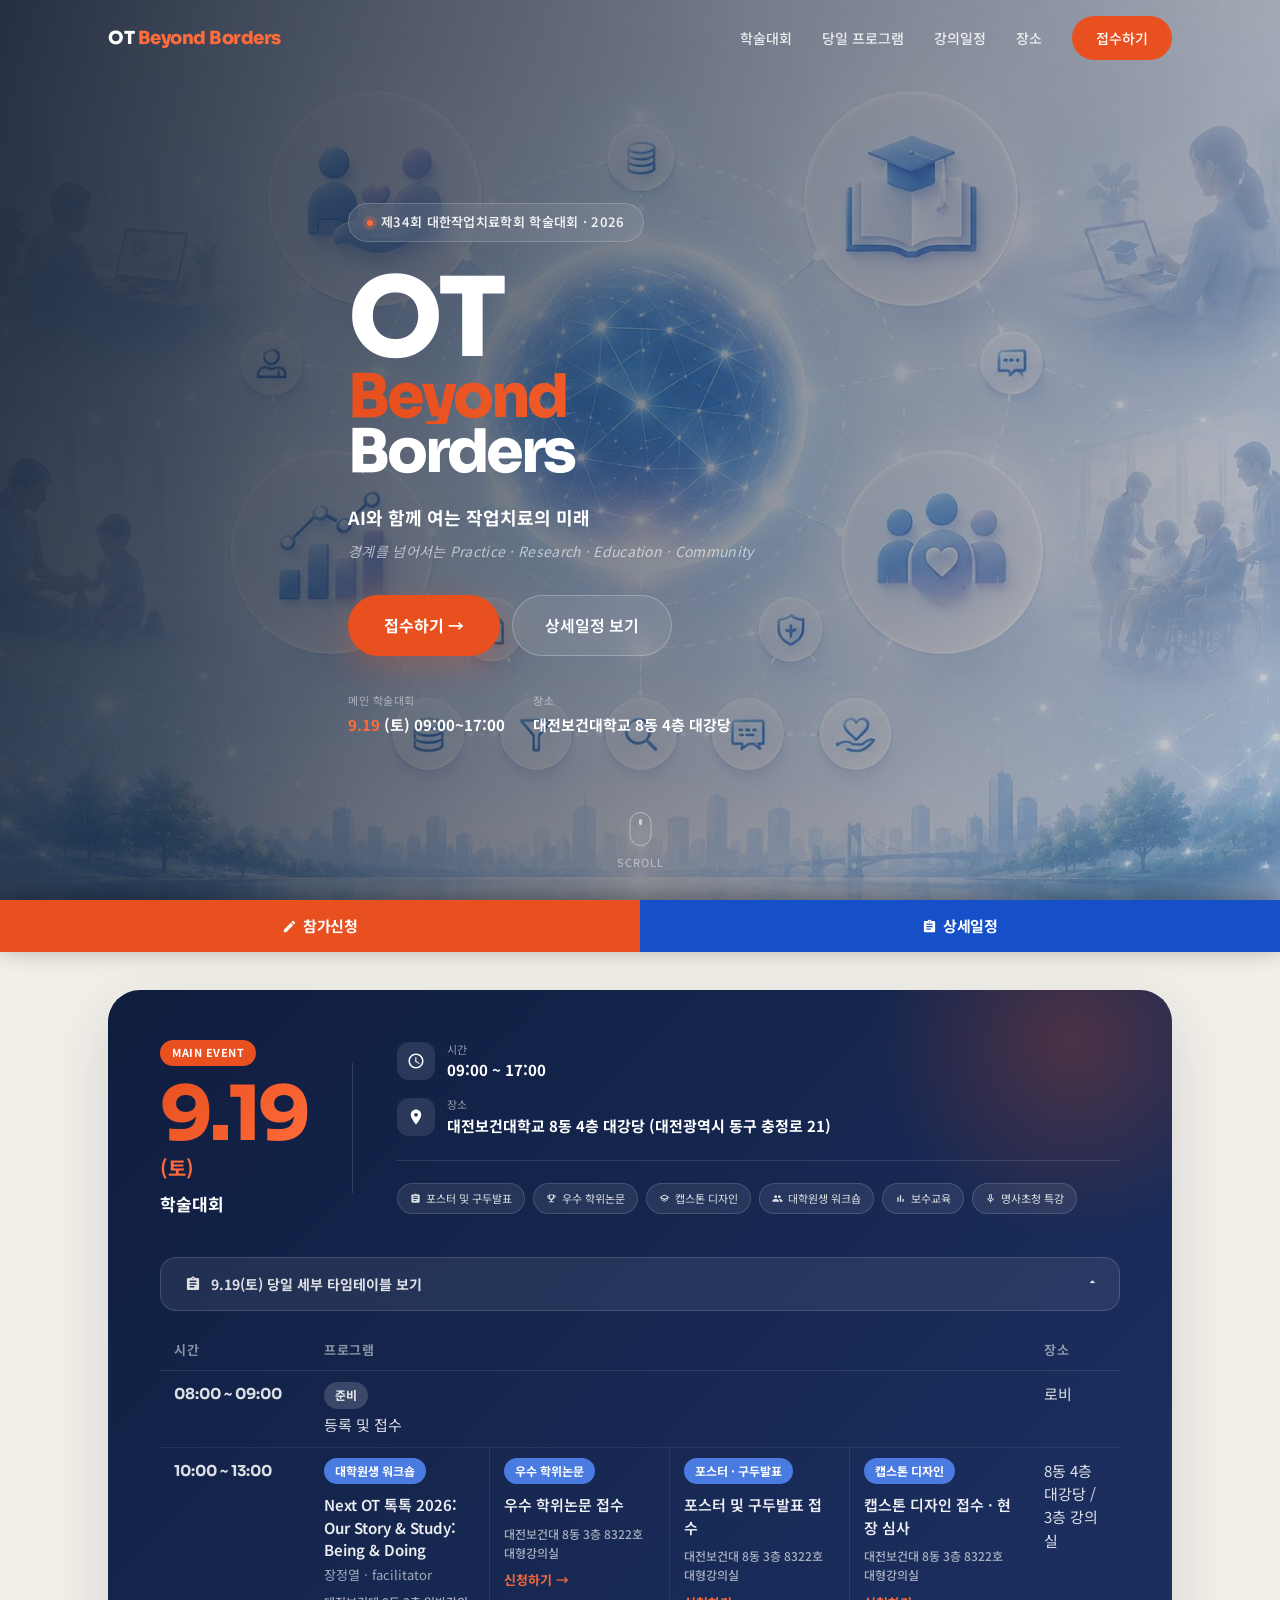
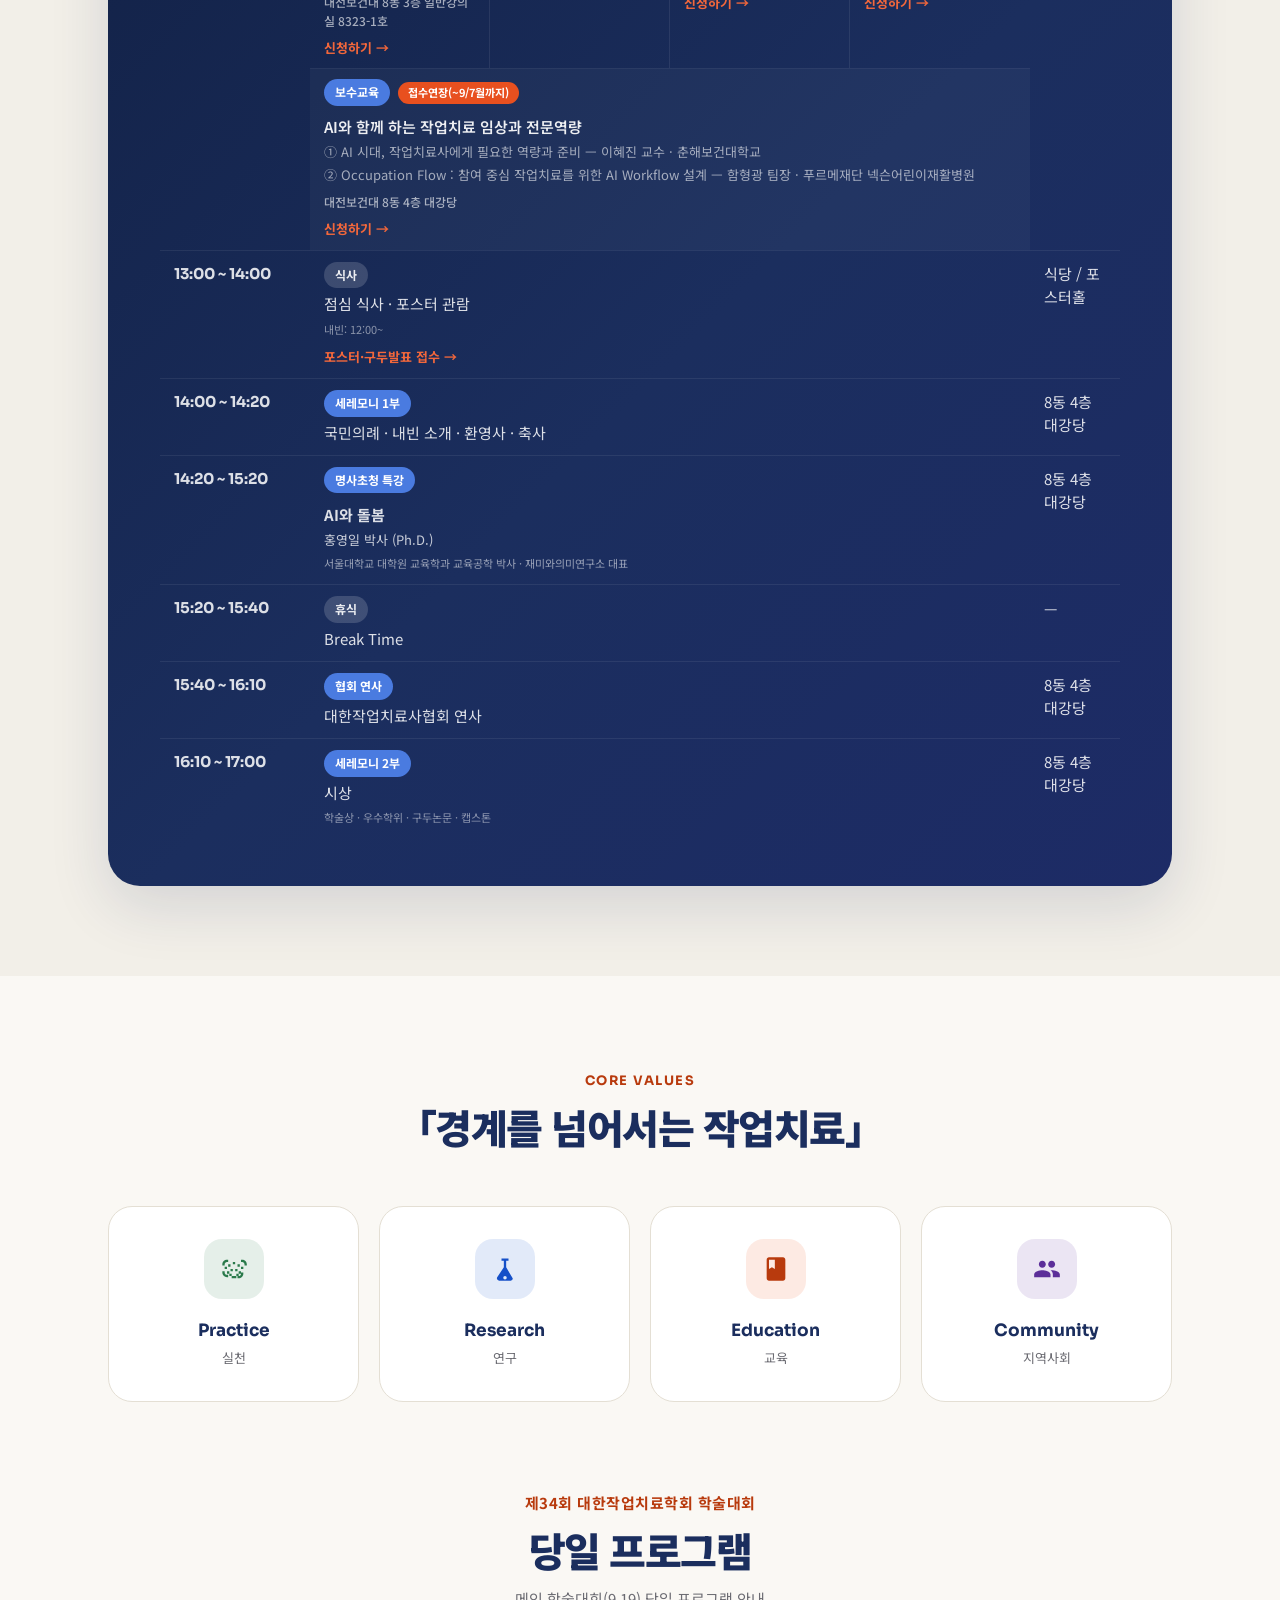
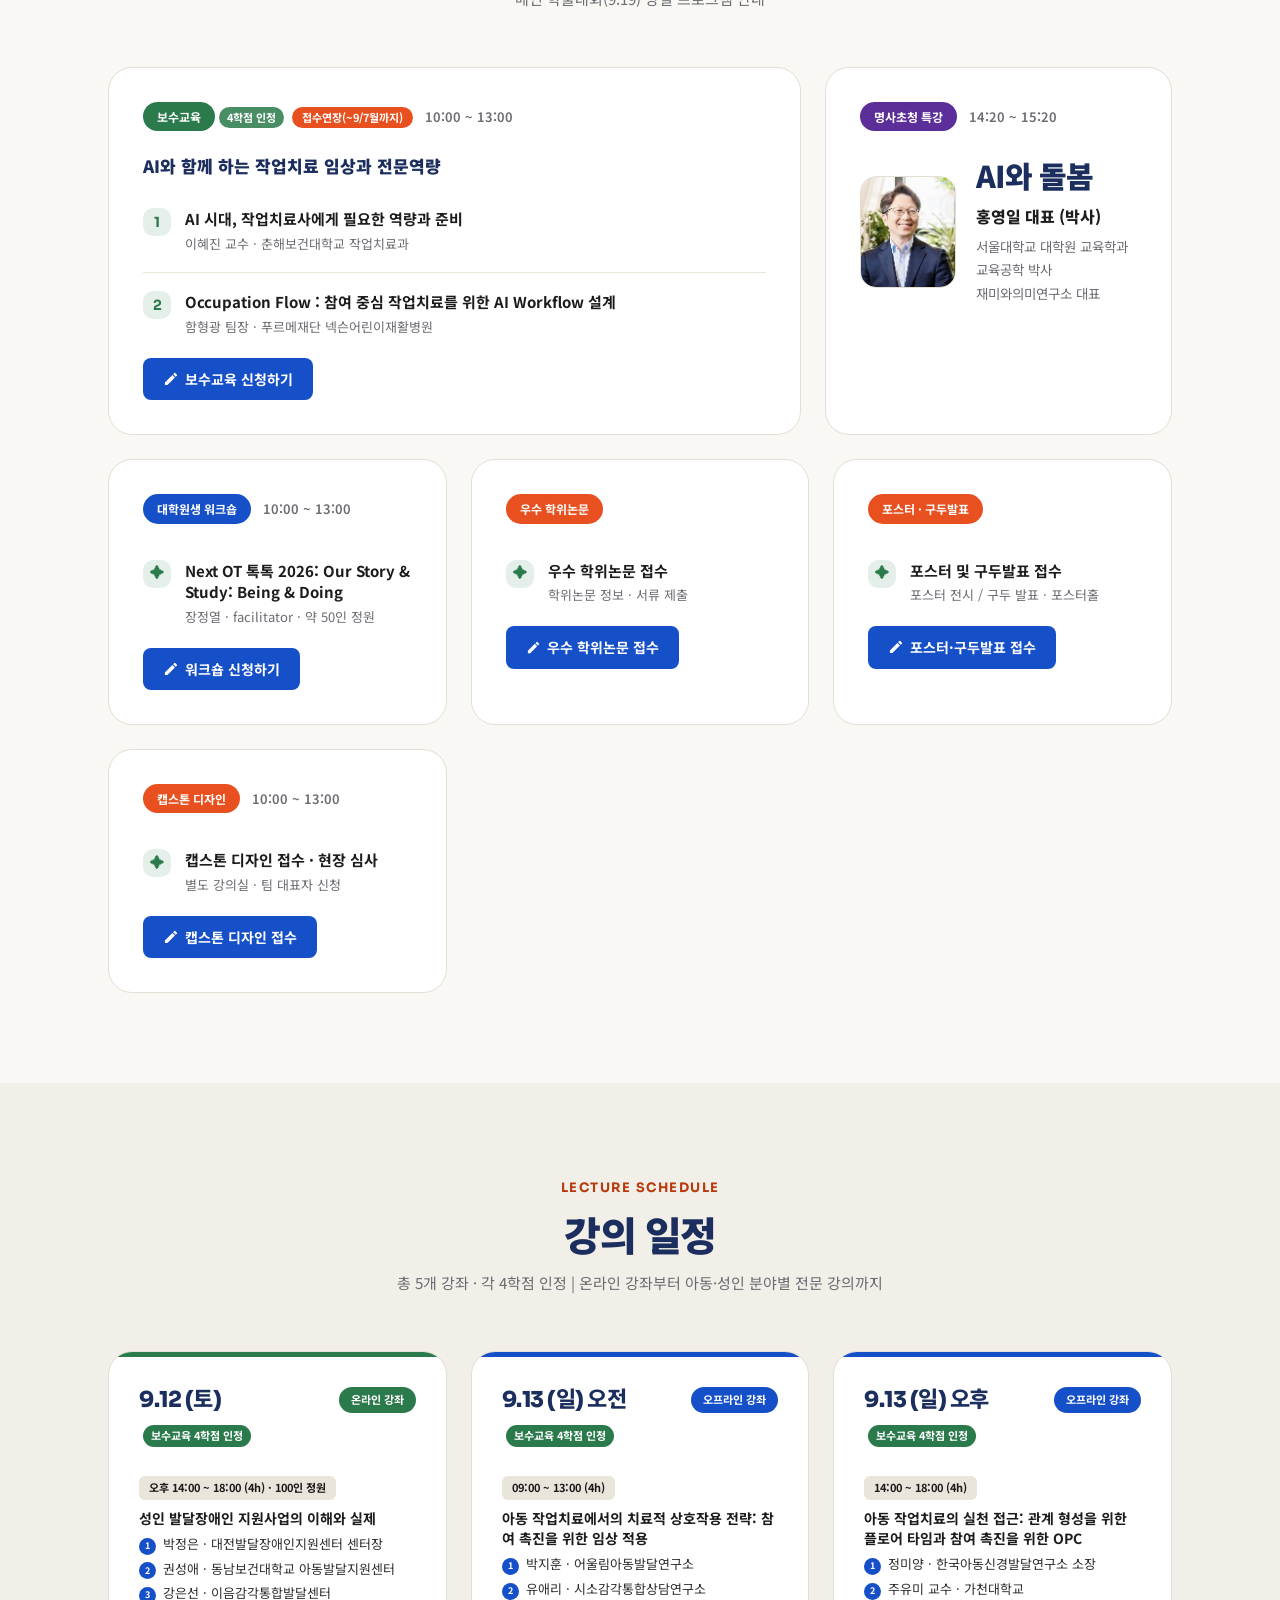
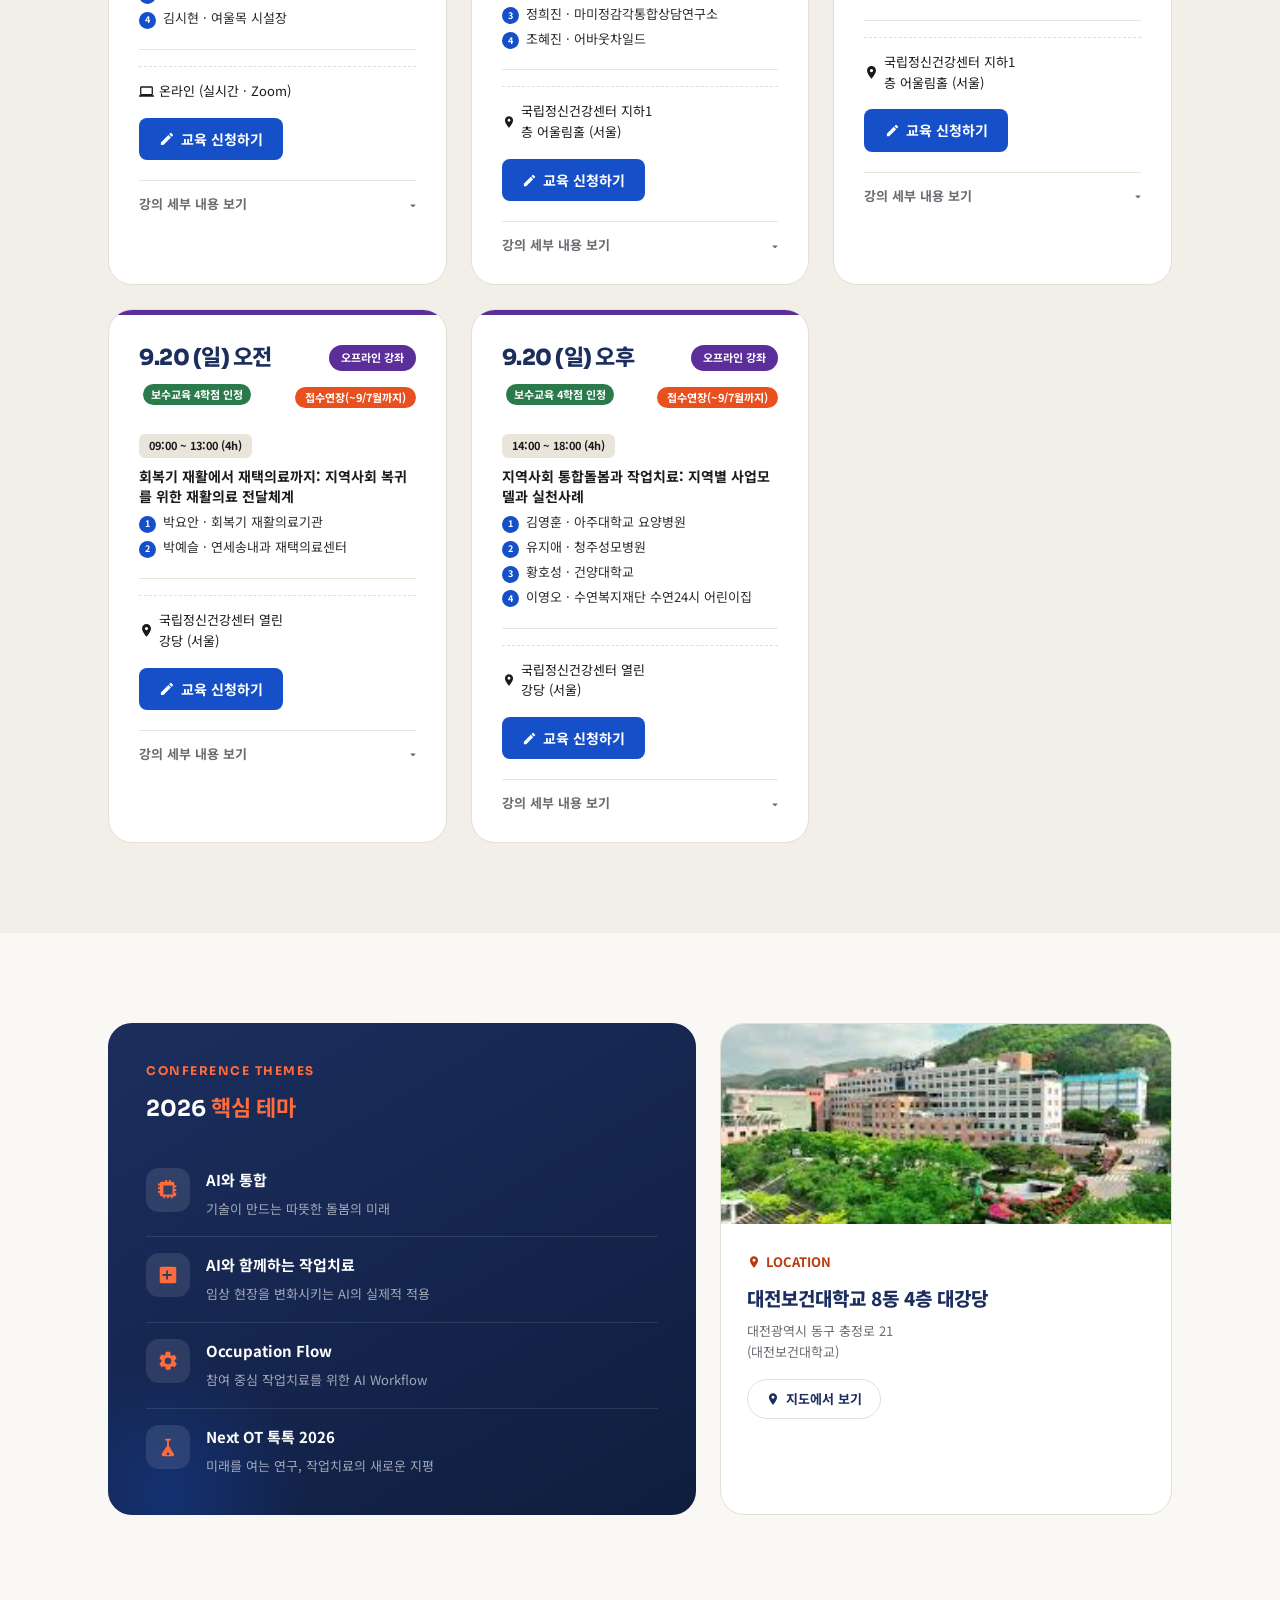
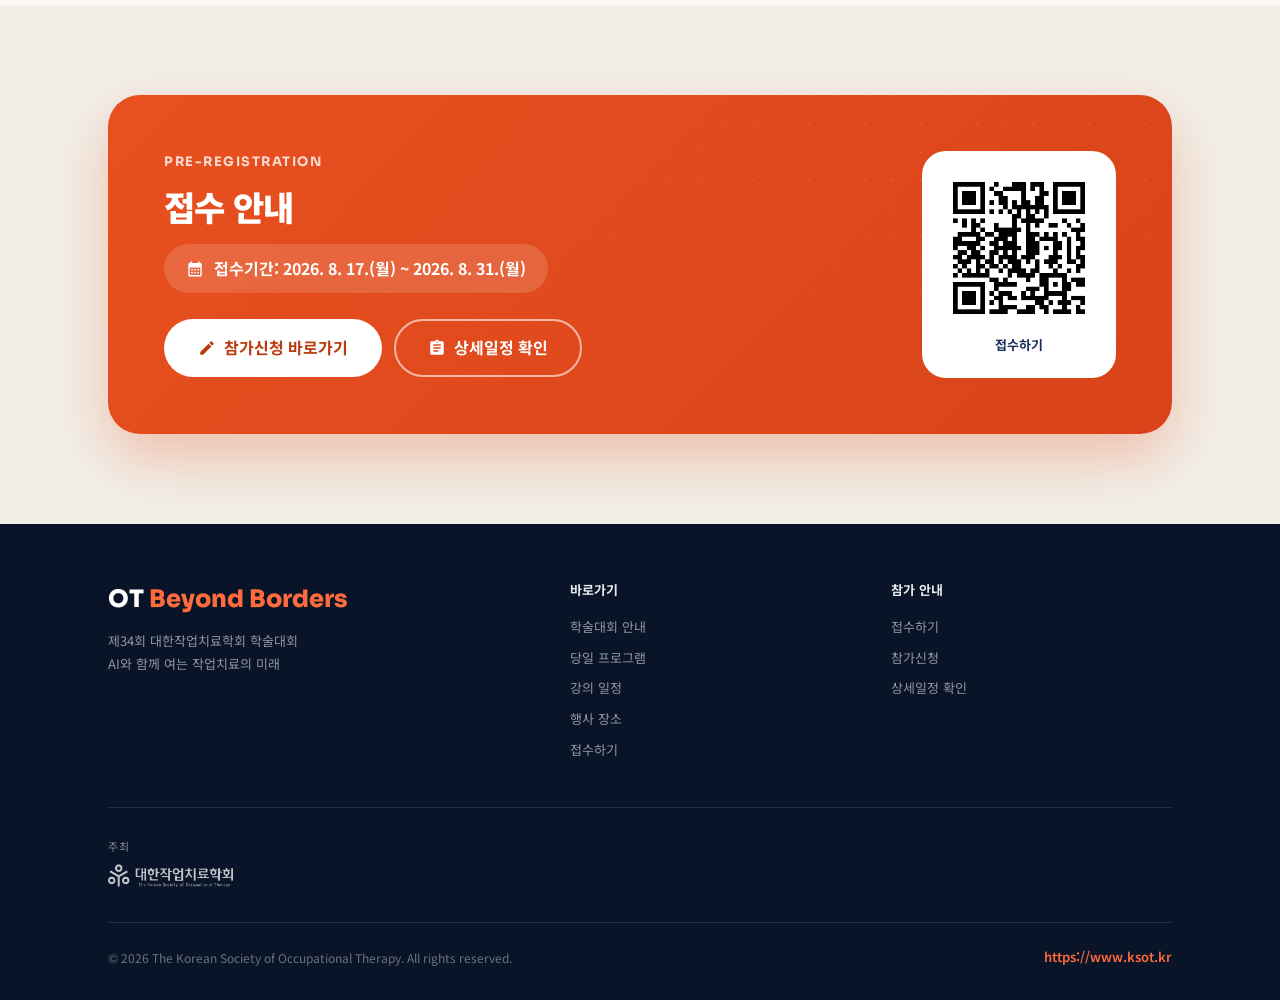
==== commit 31555971: "feat: 9.19·9.20 보수교육 접수연장 안내 배지 추가 8/31 이후에도 9/7까지 접수가 이어지는 9.19·9.20 보수교육 항목에 "접수연장(~9/7월까지)" 배지를 상" ====
--- a/index.html
+++ b/index.html
@@ -195,6 +195,7 @@
                     <div class="tt-concurrent-row row-1col">
                       <div class="tt-concurrent-col">
                         <span class="tt-tag main">보수교육</span>
+                        <span class="extend-badge">접수연장(~9/7월까지)</span>
                         <div class="tt-concurrent-title">AI와 함께 하는 작업치료 임상과 전문역량</div>
                         <div class="tt-concurrent-sub">① AI 시대, 작업치료사에게 필요한 역량과 준비 — 이혜진 교수 · 춘해보건대학교</div>
                         <div class="tt-concurrent-sub">② Occupation Flow : 참여 중심 작업치료를 위한 AI Workflow 설계 — 함형광 팀장 · 푸르메재단 넥슨어린이재활병원</div>
@@ -280,6 +281,7 @@
         <div>
           <span class="prog-tag green">보수교육</span>
           <span class="prog-tag green" style="background:var(--green);opacity:0.85;font-size:11px;padding:2px 8px;border-radius:20px">4학점 인정</span>
+          <span class="extend-badge">접수연장(~9/7월까지)</span>
           <span class="prog-time">10:00 ~ 13:00</span>
         </div>
         <div class="edu-main-title">AI와 함께 하는 작업치료 임상과 전문역량</div>
@@ -572,6 +574,7 @@
           <span class="sched-date">9.20 (일) 오전</span>
           <span class="sched-type-badge">오프라인 강좌</span>
           <span class="prog-tag green" style="font-size:11px;padding:2px 8px;border-radius:20px;margin-left:4px">보수교육 4학점 인정</span>
+          <span class="extend-badge">접수연장(~9/7월까지)</span>
         </div>
         <div class="sched-session">
           <span class="sched-period">09:00 ~ 13:00 (4h)</span>
@@ -624,6 +627,7 @@
           <span class="sched-date">9.20 (일) 오후</span>
           <span class="sched-type-badge">오프라인 강좌</span>
           <span class="prog-tag green" style="font-size:11px;padding:2px 8px;border-radius:20px;margin-left:4px">보수교육 4학점 인정</span>
+          <span class="extend-badge">접수연장(~9/7월까지)</span>
         </div>
         <div class="sched-session">
           <span class="sched-period">14:00 ~ 18:00 (4h)</span>
--- a/css/style.css
+++ b/css/style.css
@@ -606,6 +606,14 @@
 }
 .prog-tag.green { background: var(--green); }
 .prog-tag.purple { background: var(--purple); }
+/* ✏️ 편집: 접수 마감 연장 안내 배지 — 대상 강좌 옆에 붙여 사용 */
+.extend-badge {
+  display: inline-flex; align-items: center;
+  font-size: 11px; font-weight: 700; color: #fff;
+  background: var(--orange);
+  padding: 2px 10px; border-radius: 100px;
+  margin-left: 4px;
+}
 .prog-time { font-size: 13px; color: var(--text-sub); font-weight: 600; margin-left: 8px; }
 
 .workshop-apply-btn {
@@ -1168,6 +1176,8 @@
   font-weight: 500;
 }
 @media (max-width: 560px) {
+  /* 카드형 세로 스택은 데스크톱 표보다 훨씬 길어 max-height 상향 (2000px에서 잘림 방지) */
+  .timetable-body.open { max-height: 5000px; }
   /* 표를 카드형(세로 스택)으로 전환 — 고정폭 3열 붕괴 방지 */
   .tt-table, .tt-table tbody { display: block; }
   .tt-table thead { display: none; }
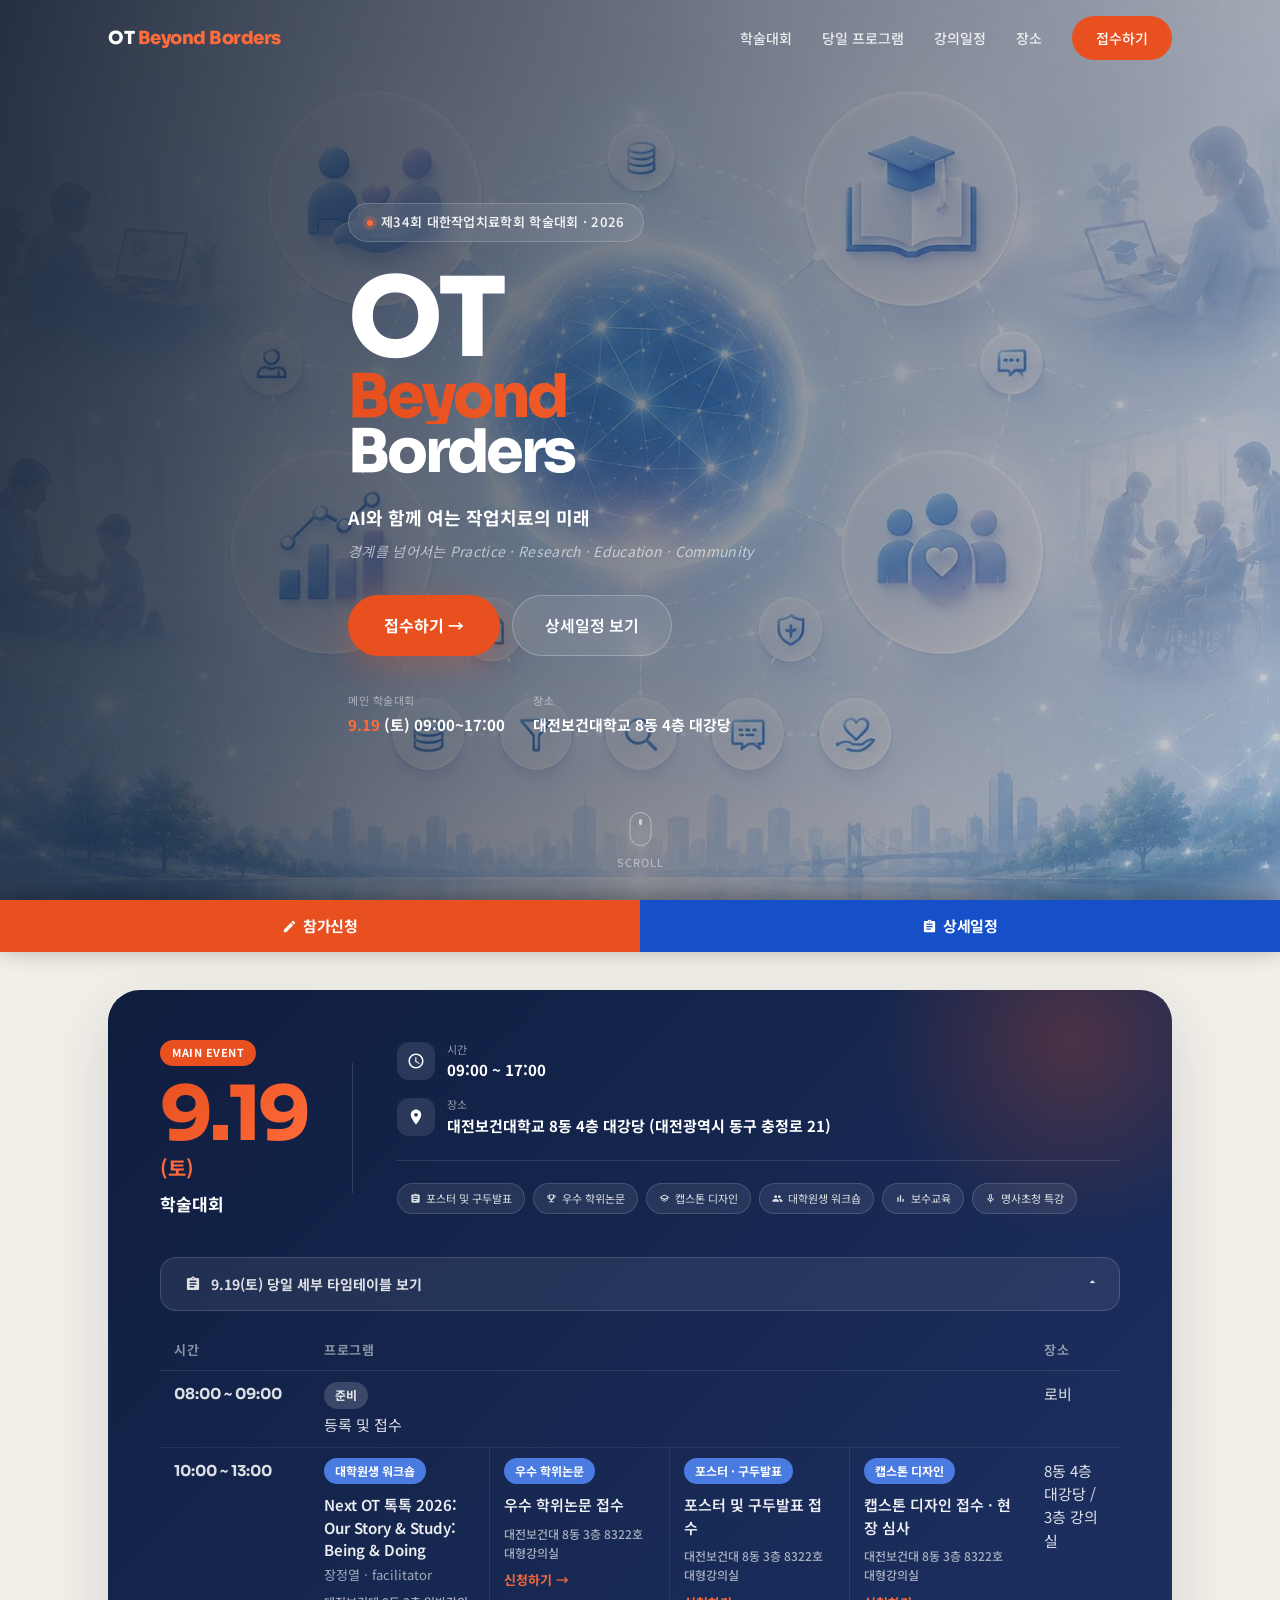
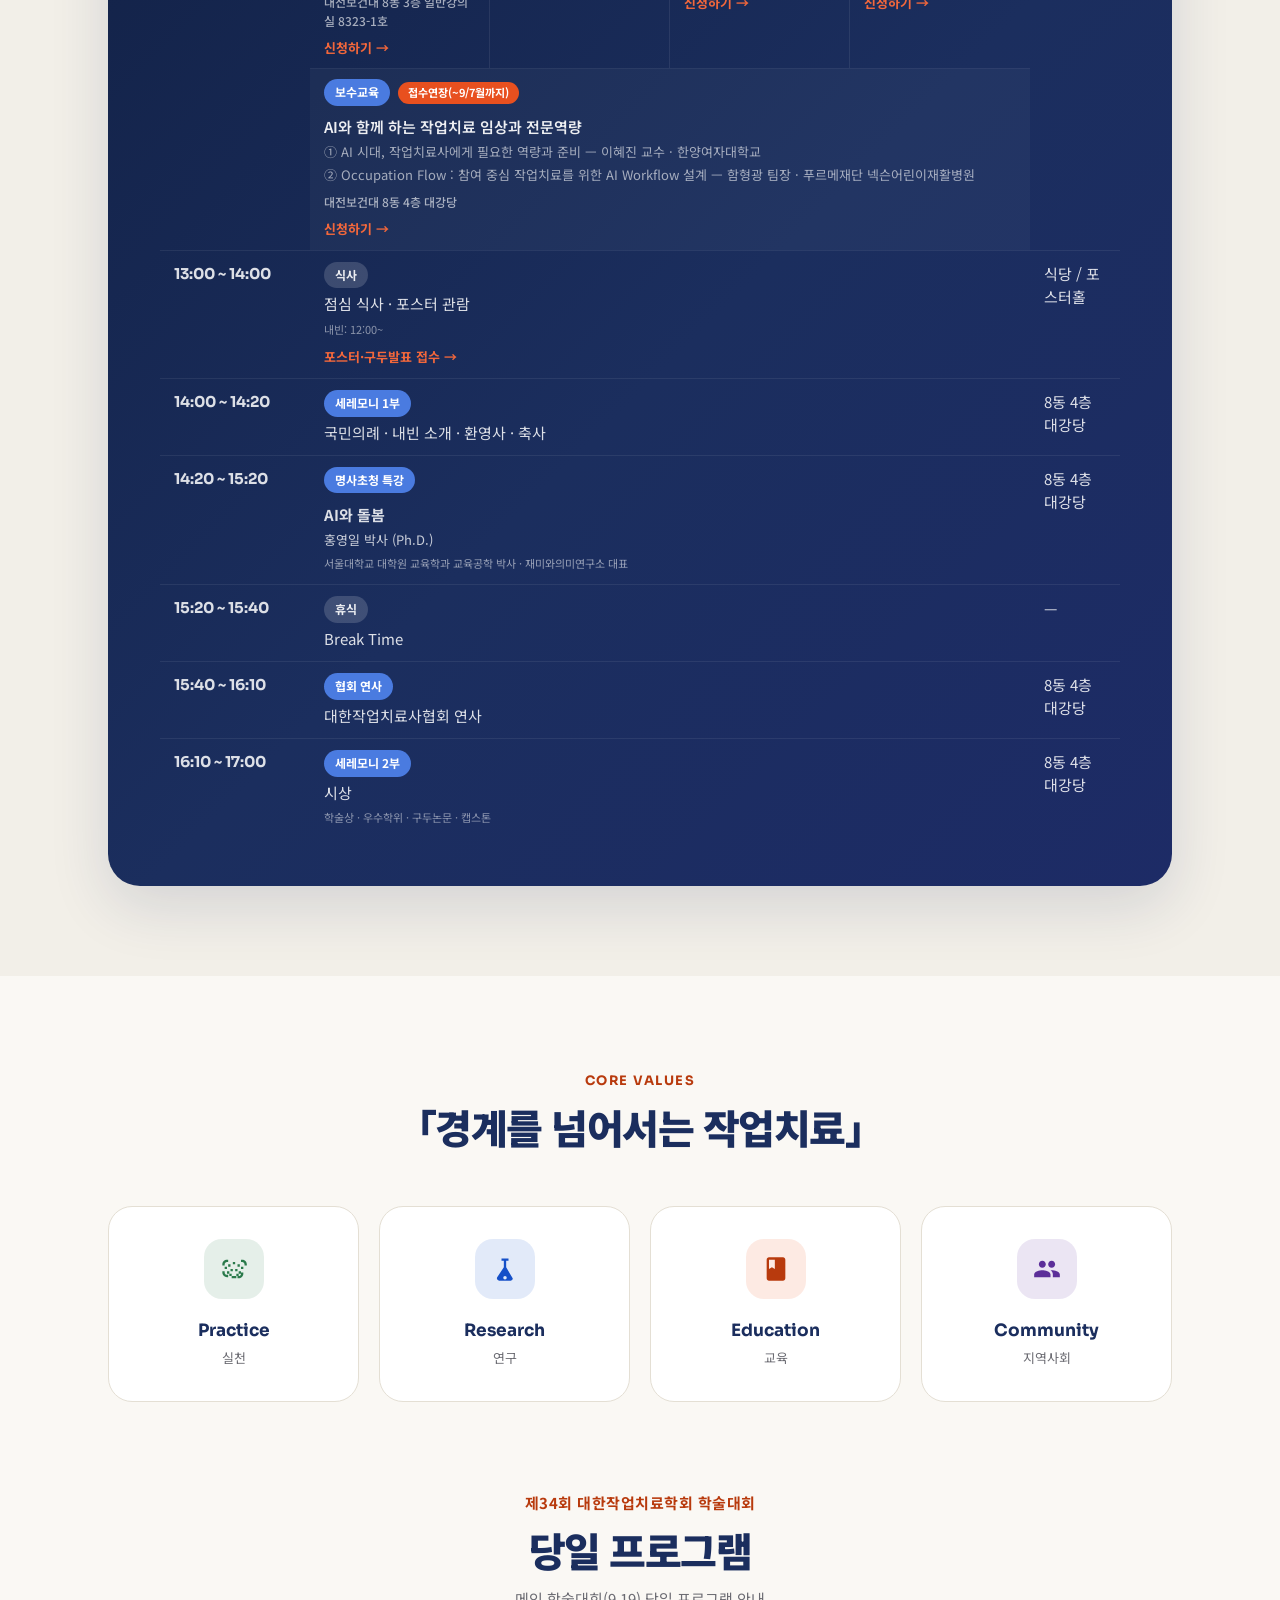
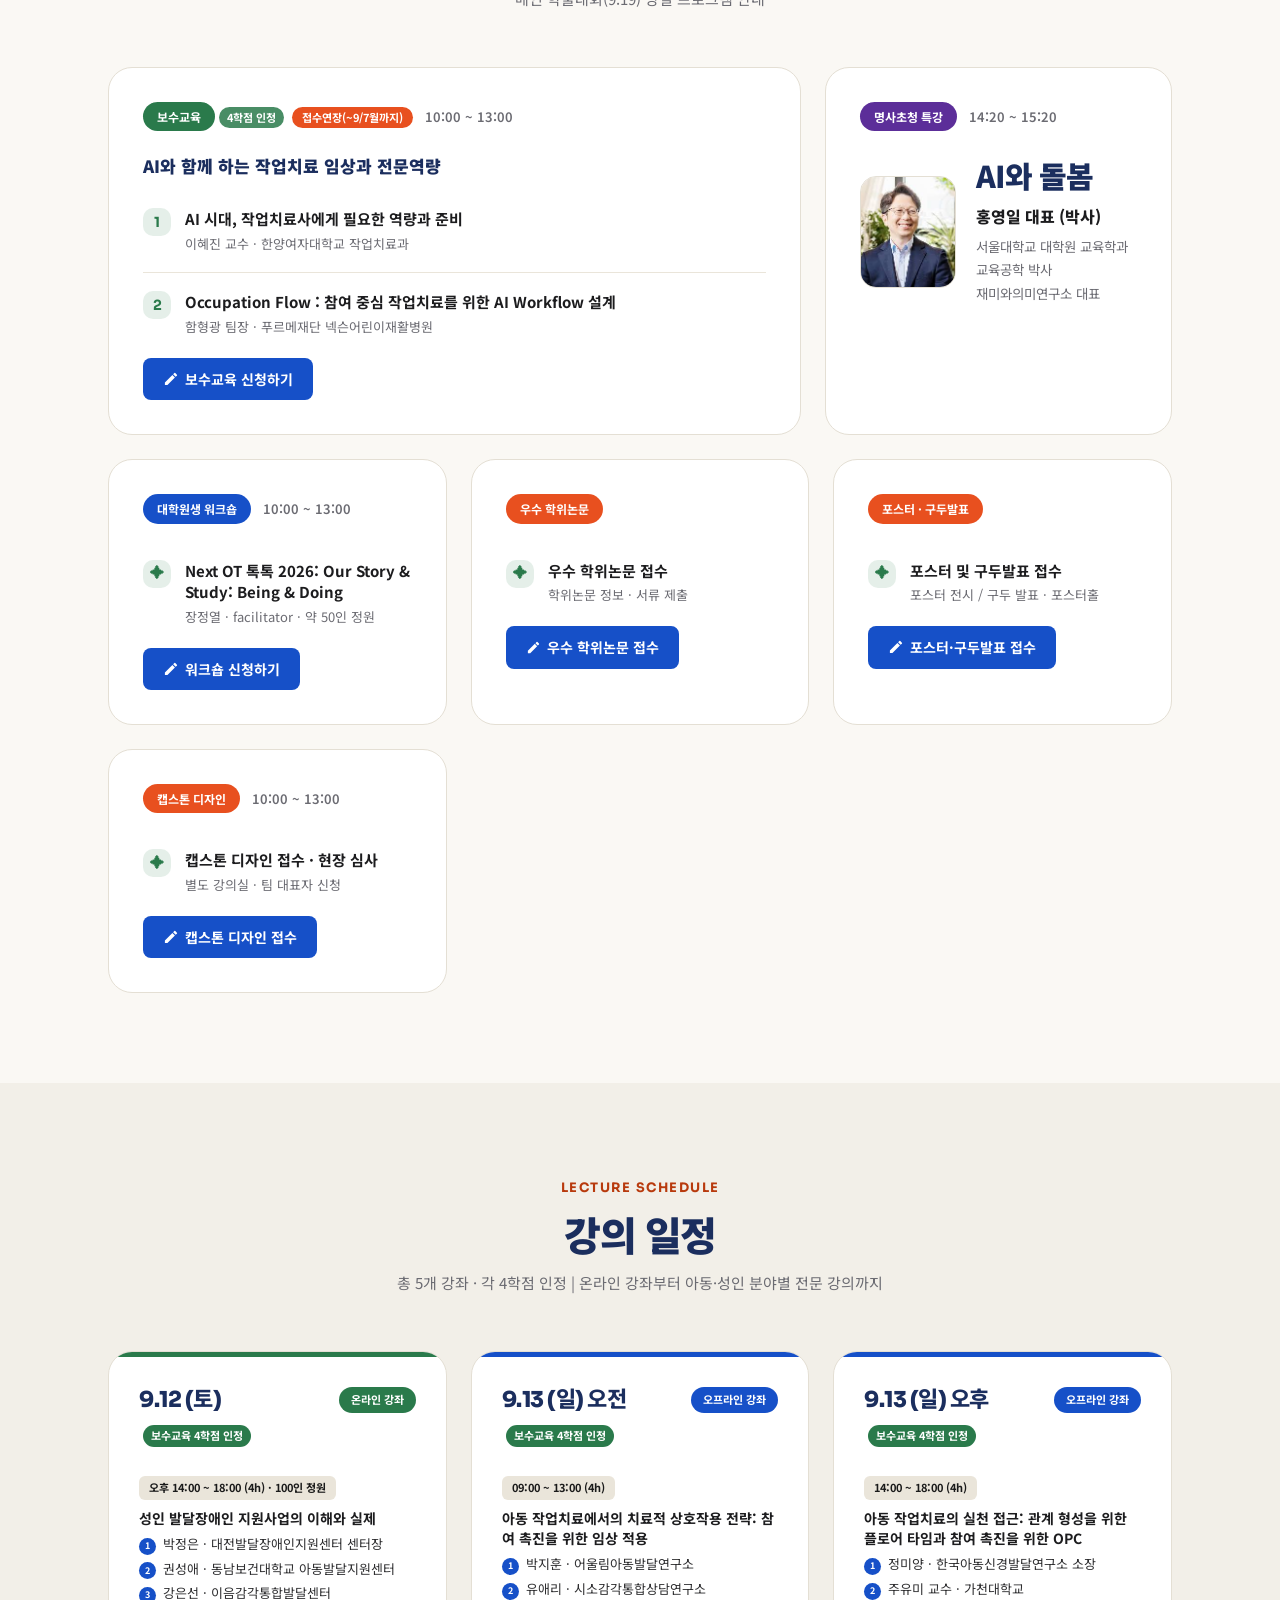
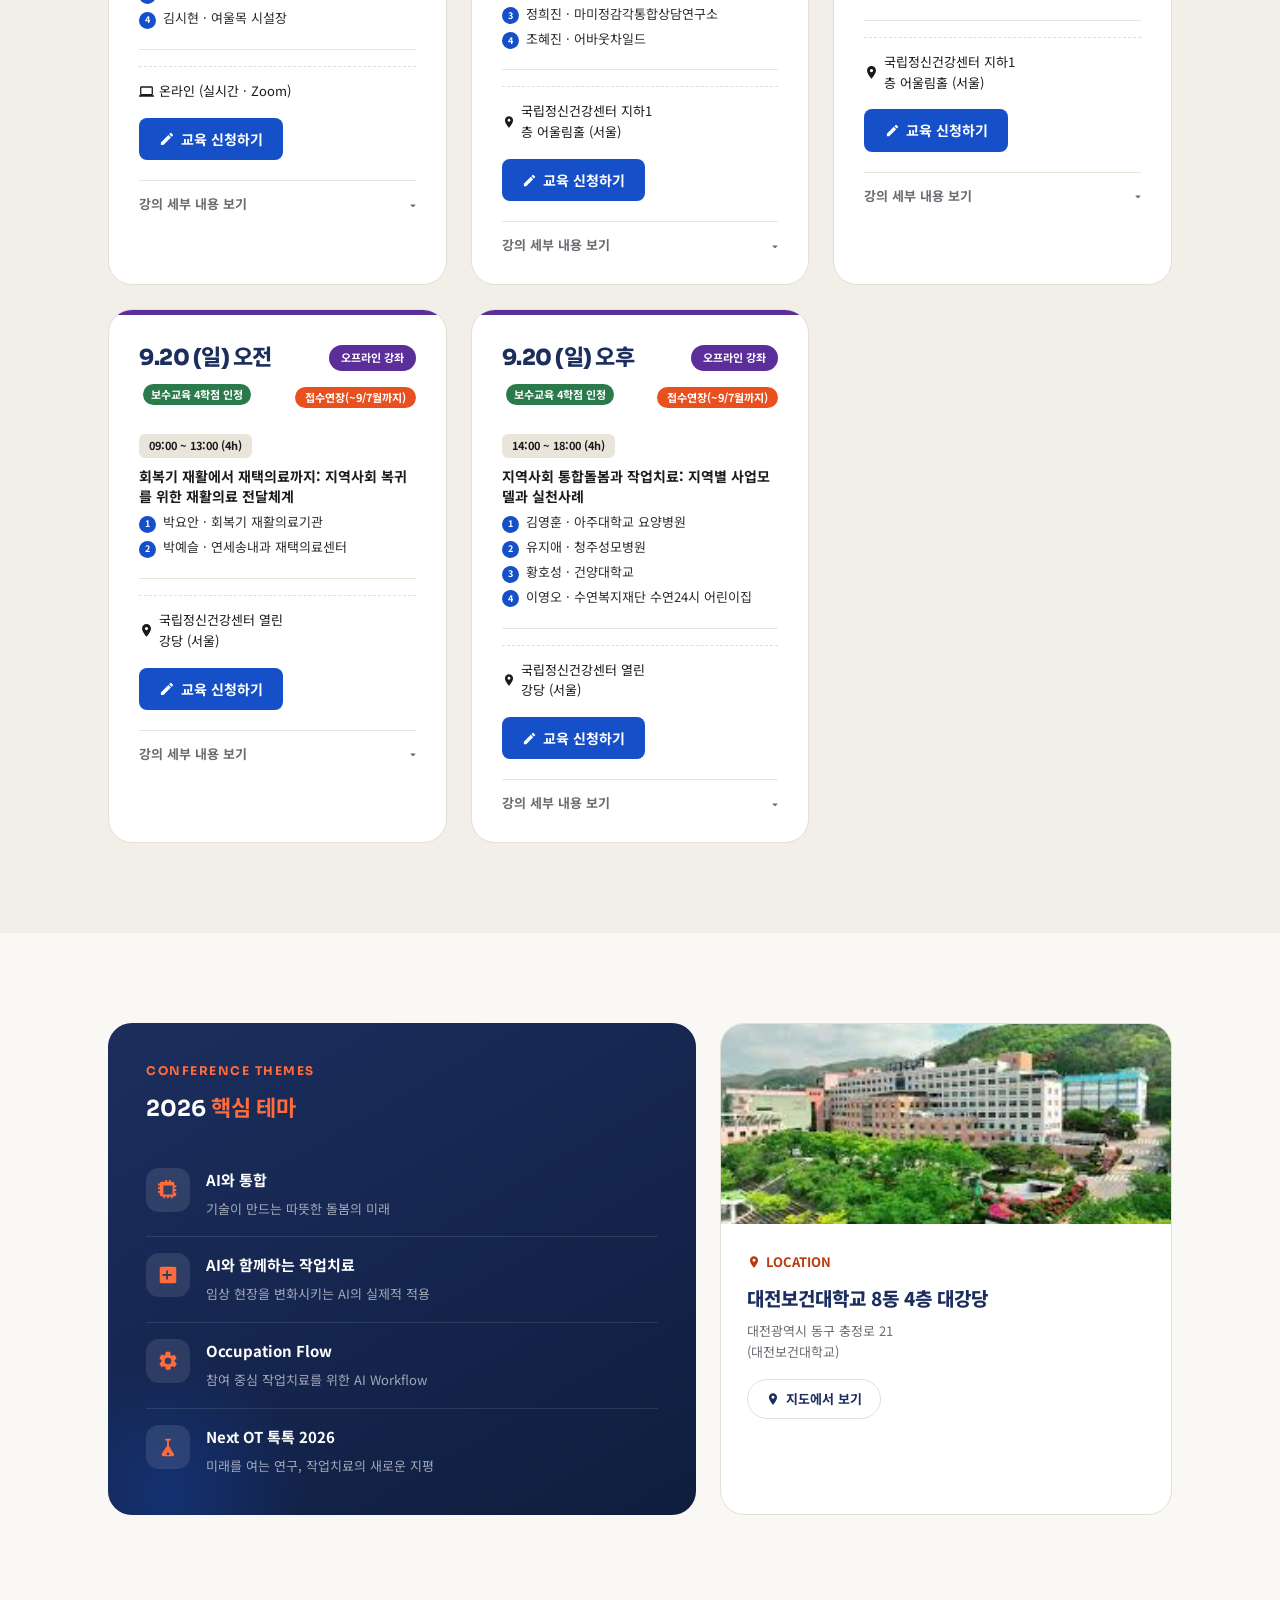
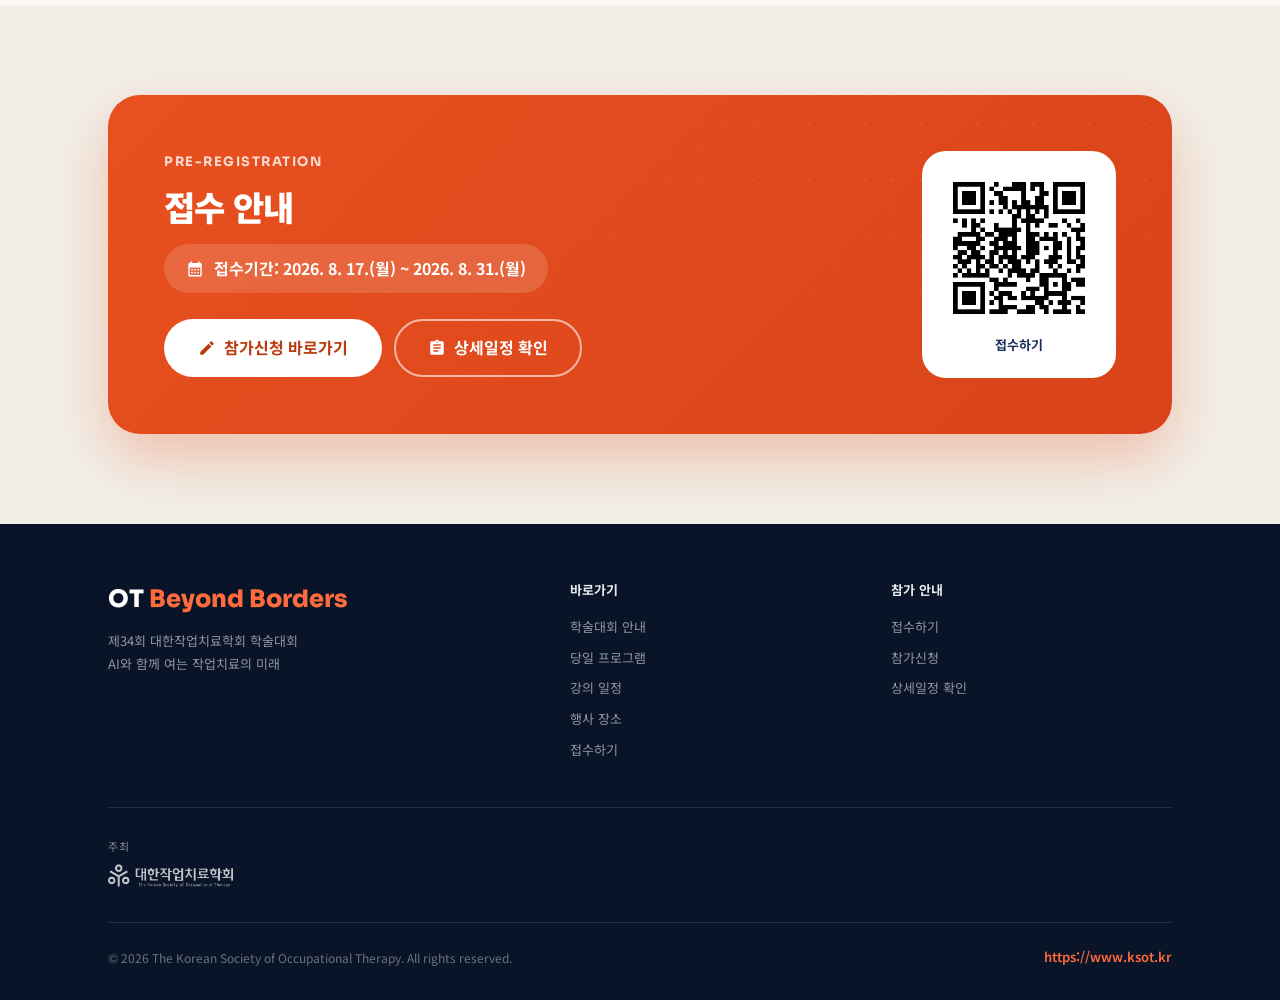
==== commit c82cc2ac: "fix: 이혜진 교수 소속 정보 수정 (춘해보건대학교 → 한양여자대학교) Co-Authored-By: Claude Sonnet 5 <noreply@anthropic.com>" ====
--- a/index.html
+++ b/index.html
@@ -197,7 +197,7 @@
                         <span class="tt-tag main">보수교육</span>
                         <span class="extend-badge">접수연장(~9/7월까지)</span>
                         <div class="tt-concurrent-title">AI와 함께 하는 작업치료 임상과 전문역량</div>
-                        <div class="tt-concurrent-sub">① AI 시대, 작업치료사에게 필요한 역량과 준비 — 이혜진 교수 · 춘해보건대학교</div>
+                        <div class="tt-concurrent-sub">① AI 시대, 작업치료사에게 필요한 역량과 준비 — 이혜진 교수 · 한양여자대학교</div>
                         <div class="tt-concurrent-sub">② Occupation Flow : 참여 중심 작업치료를 위한 AI Workflow 설계 — 함형광 팀장 · 푸르메재단 넥슨어린이재활병원</div>
                         <div class="tt-concurrent-venue">대전보건대 8동 4층 대강당</div>
                         <a href="register/ceu.html" class="tt-apply-link">신청하기 →</a>
@@ -291,7 +291,7 @@
             <div class="edu-num">1</div>
             <div>
               <div class="edu-t">AI 시대, 작업치료사에게 필요한 역량과 준비</div>
-              <div class="edu-s">이혜진 교수 · 춘해보건대학교 작업치료과</div>
+              <div class="edu-s">이혜진 교수 · 한양여자대학교 작업치료과</div>
             </div>
           </div>
           <div class="edu-row">
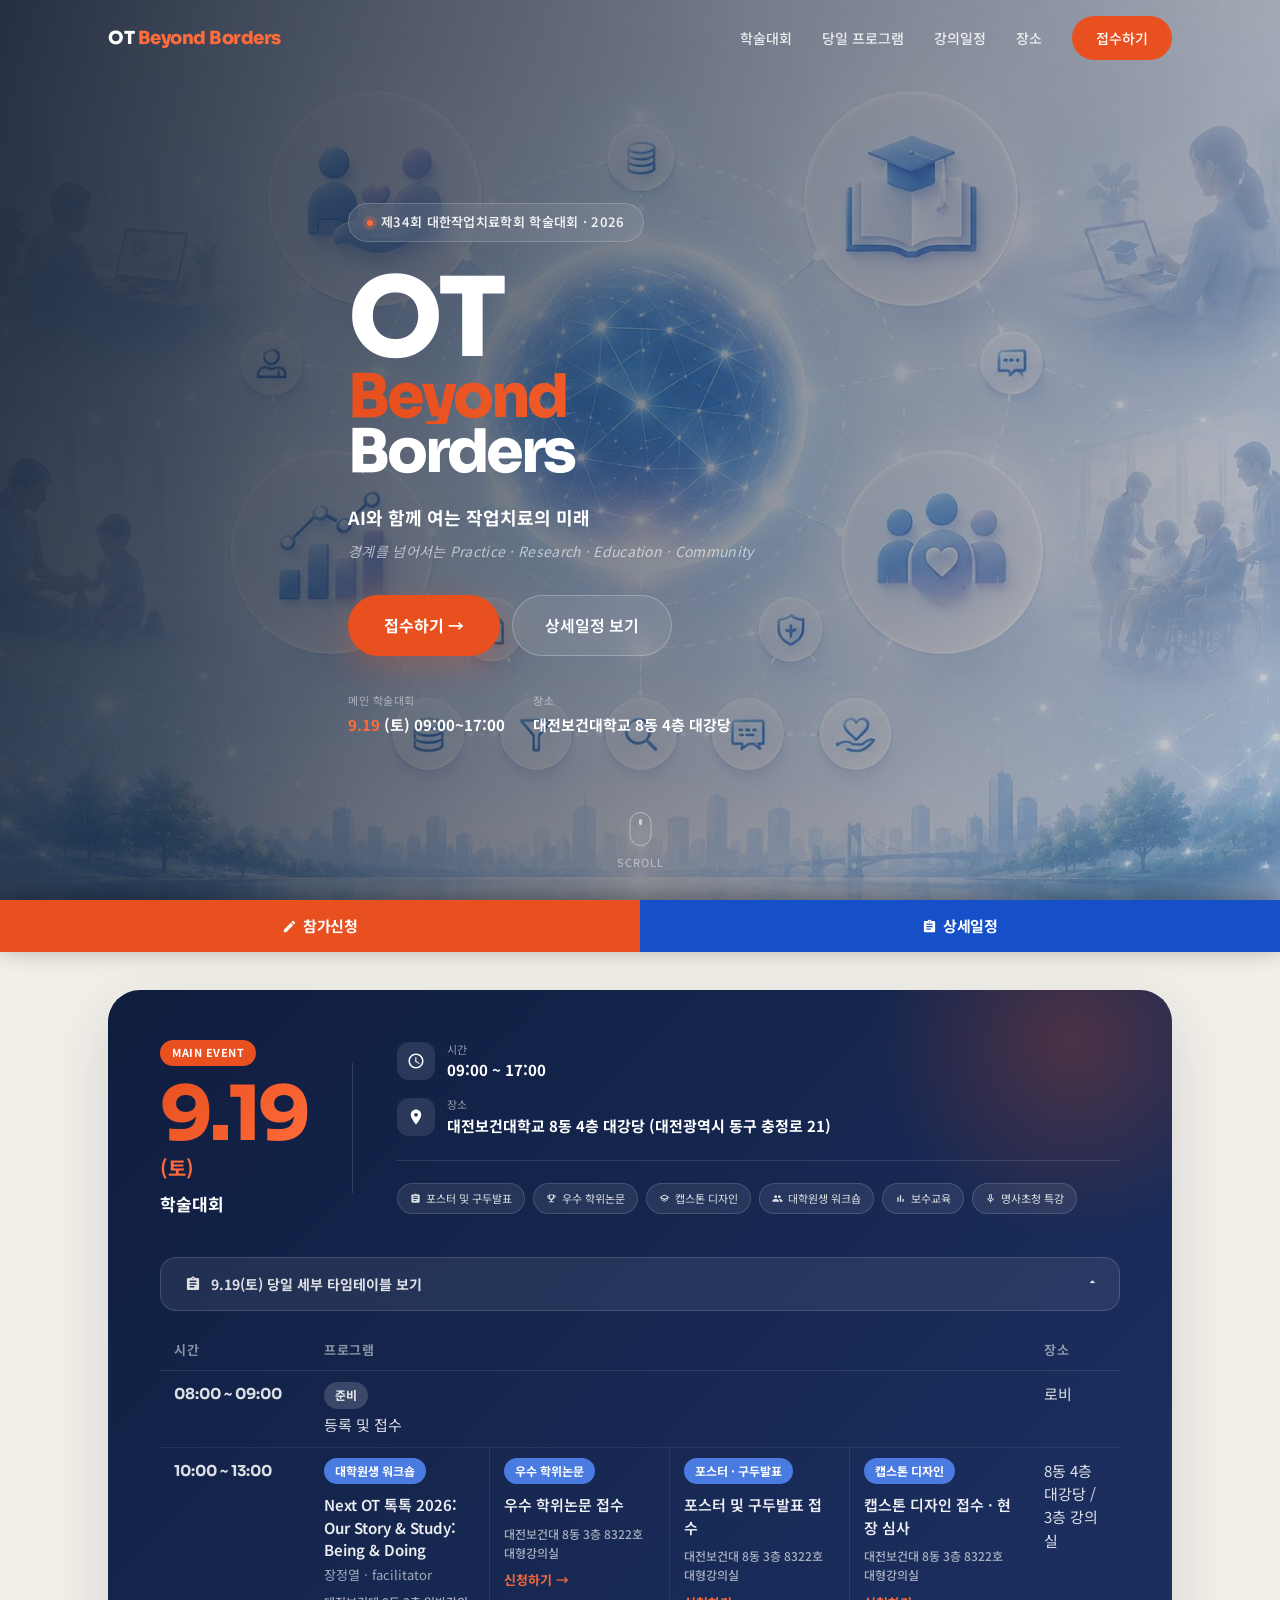
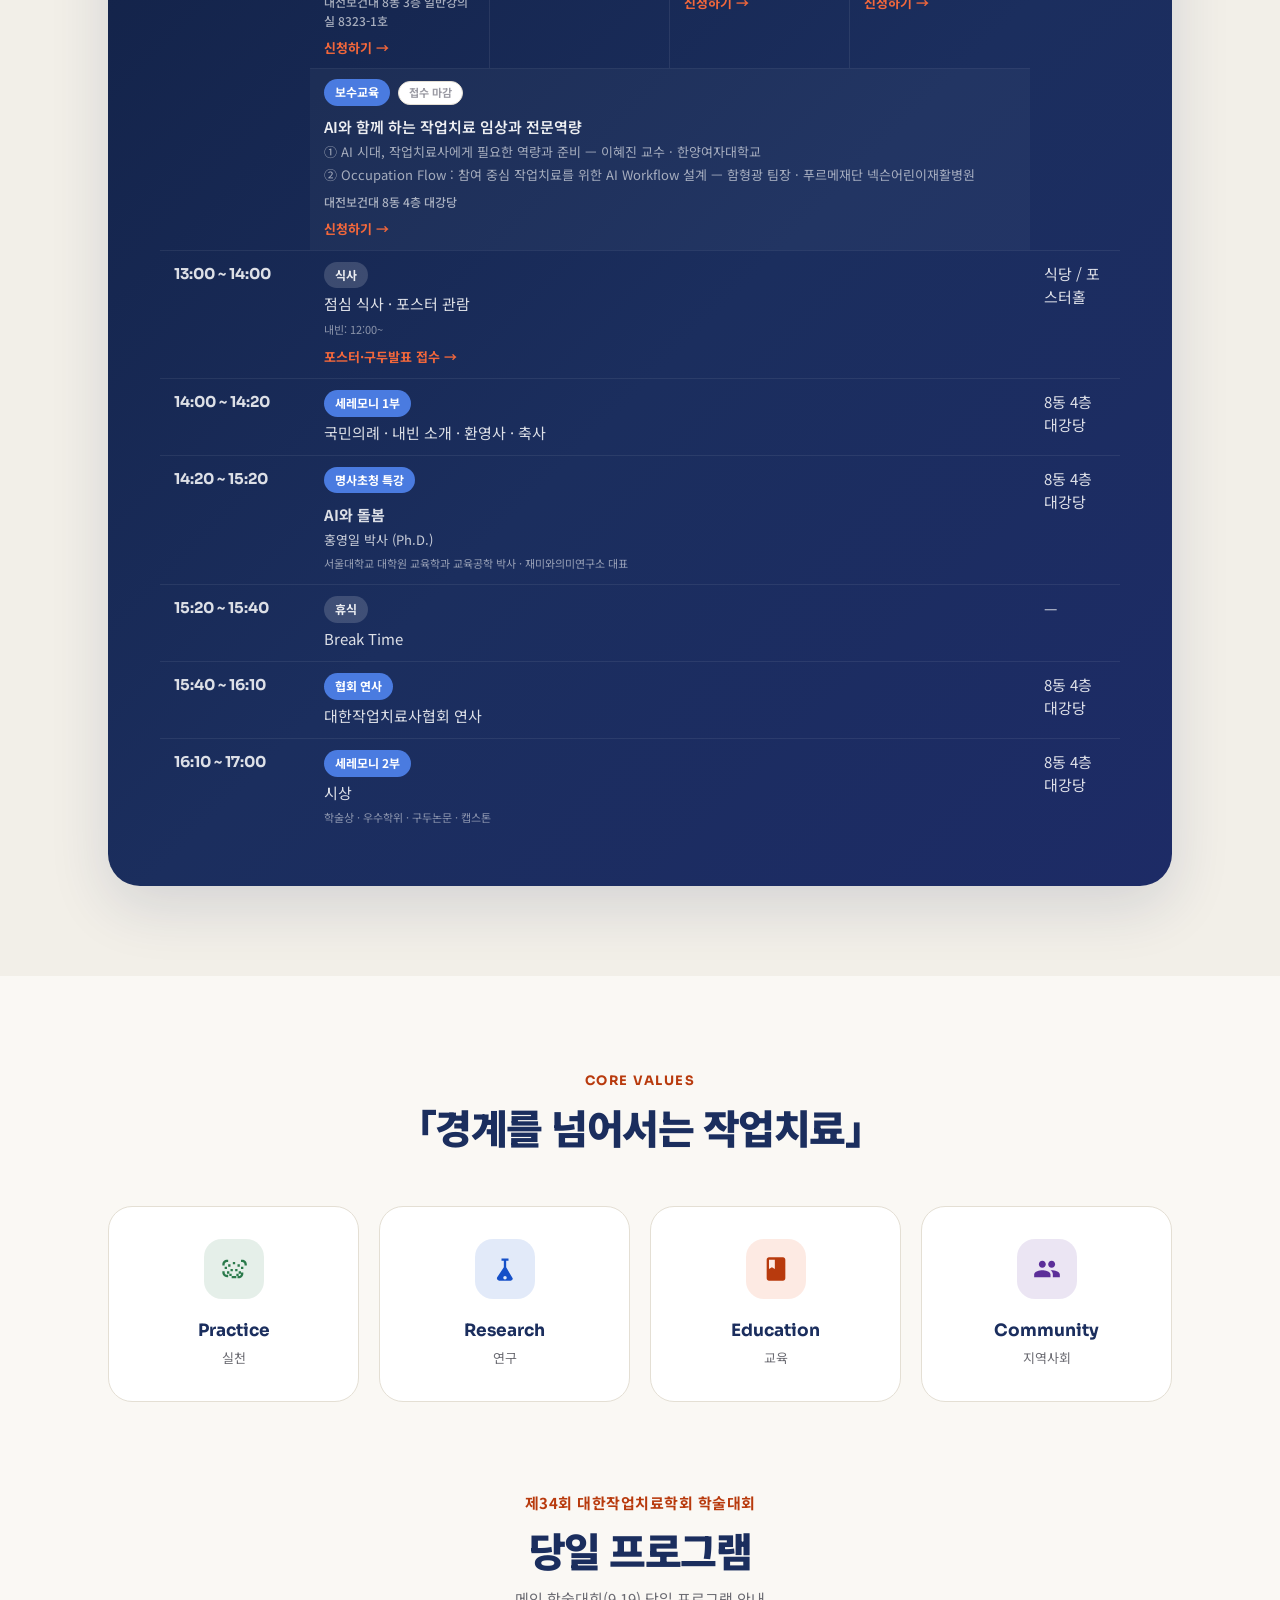
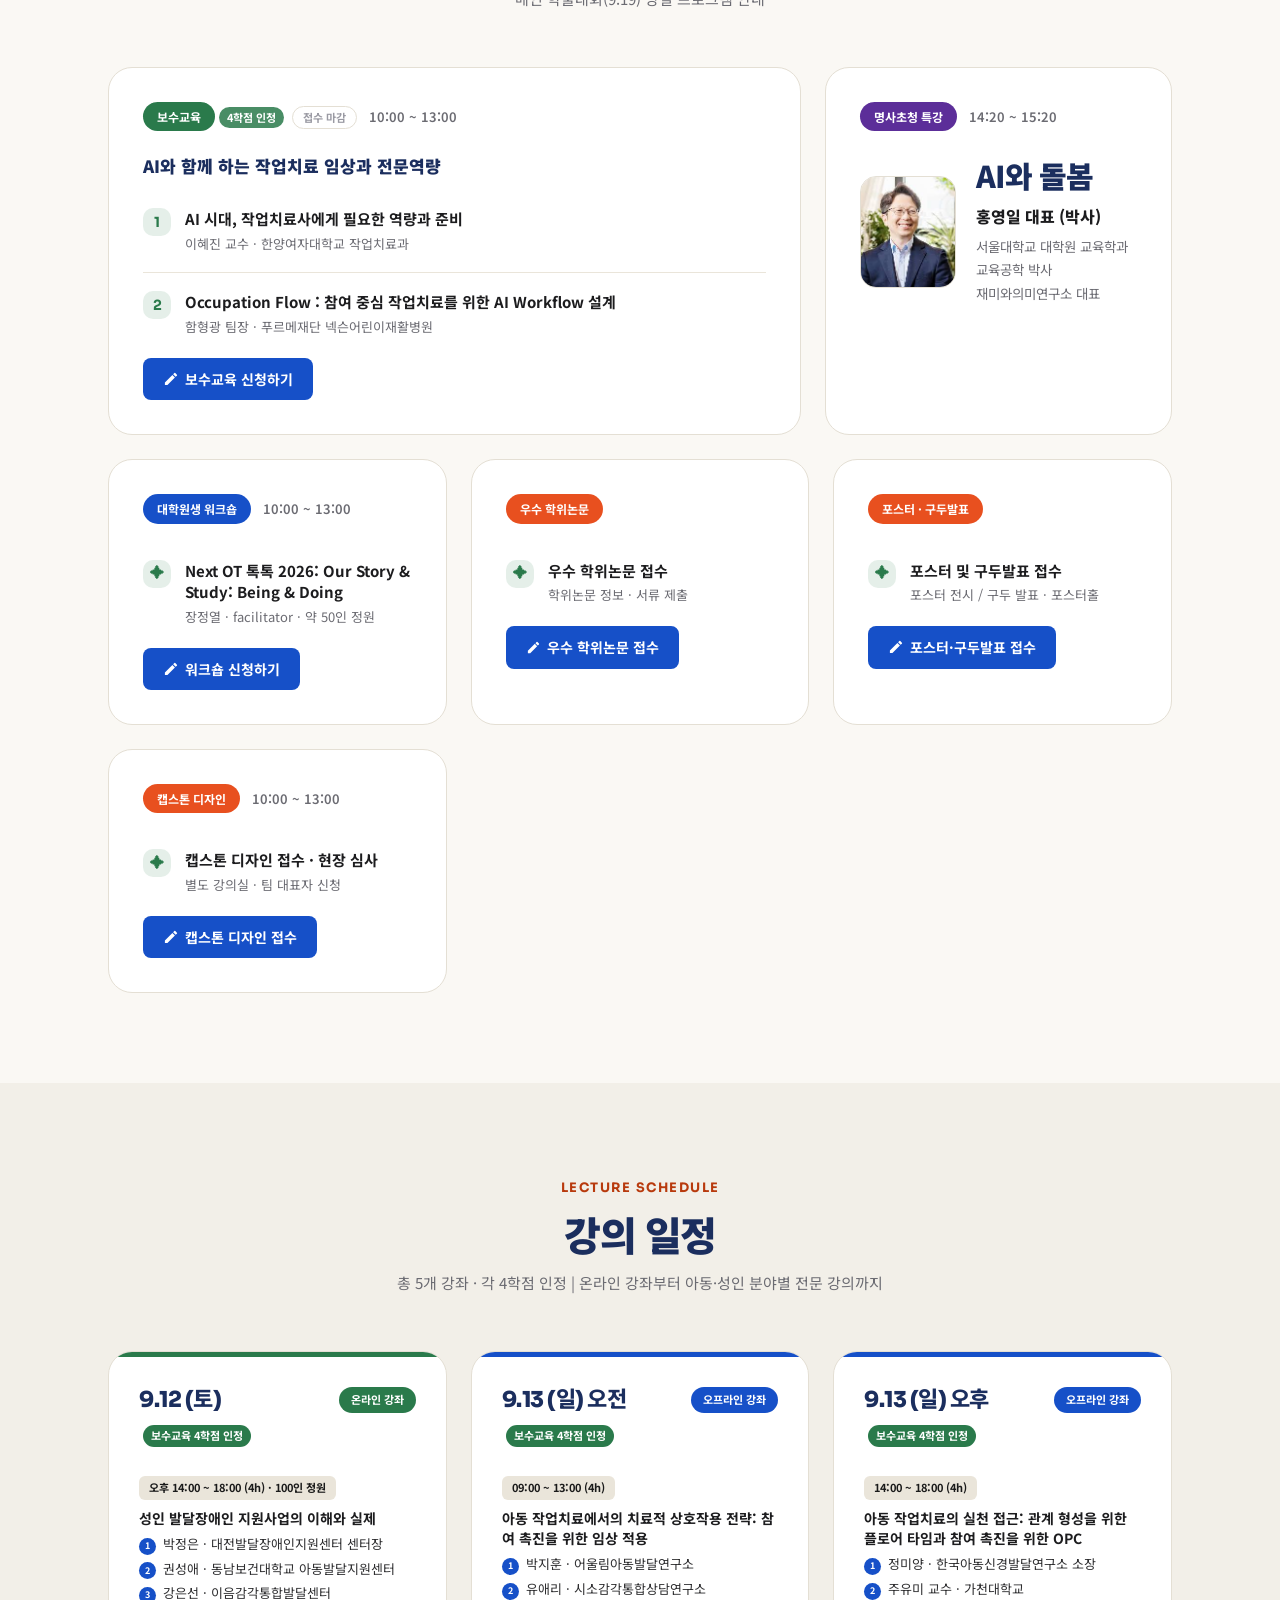
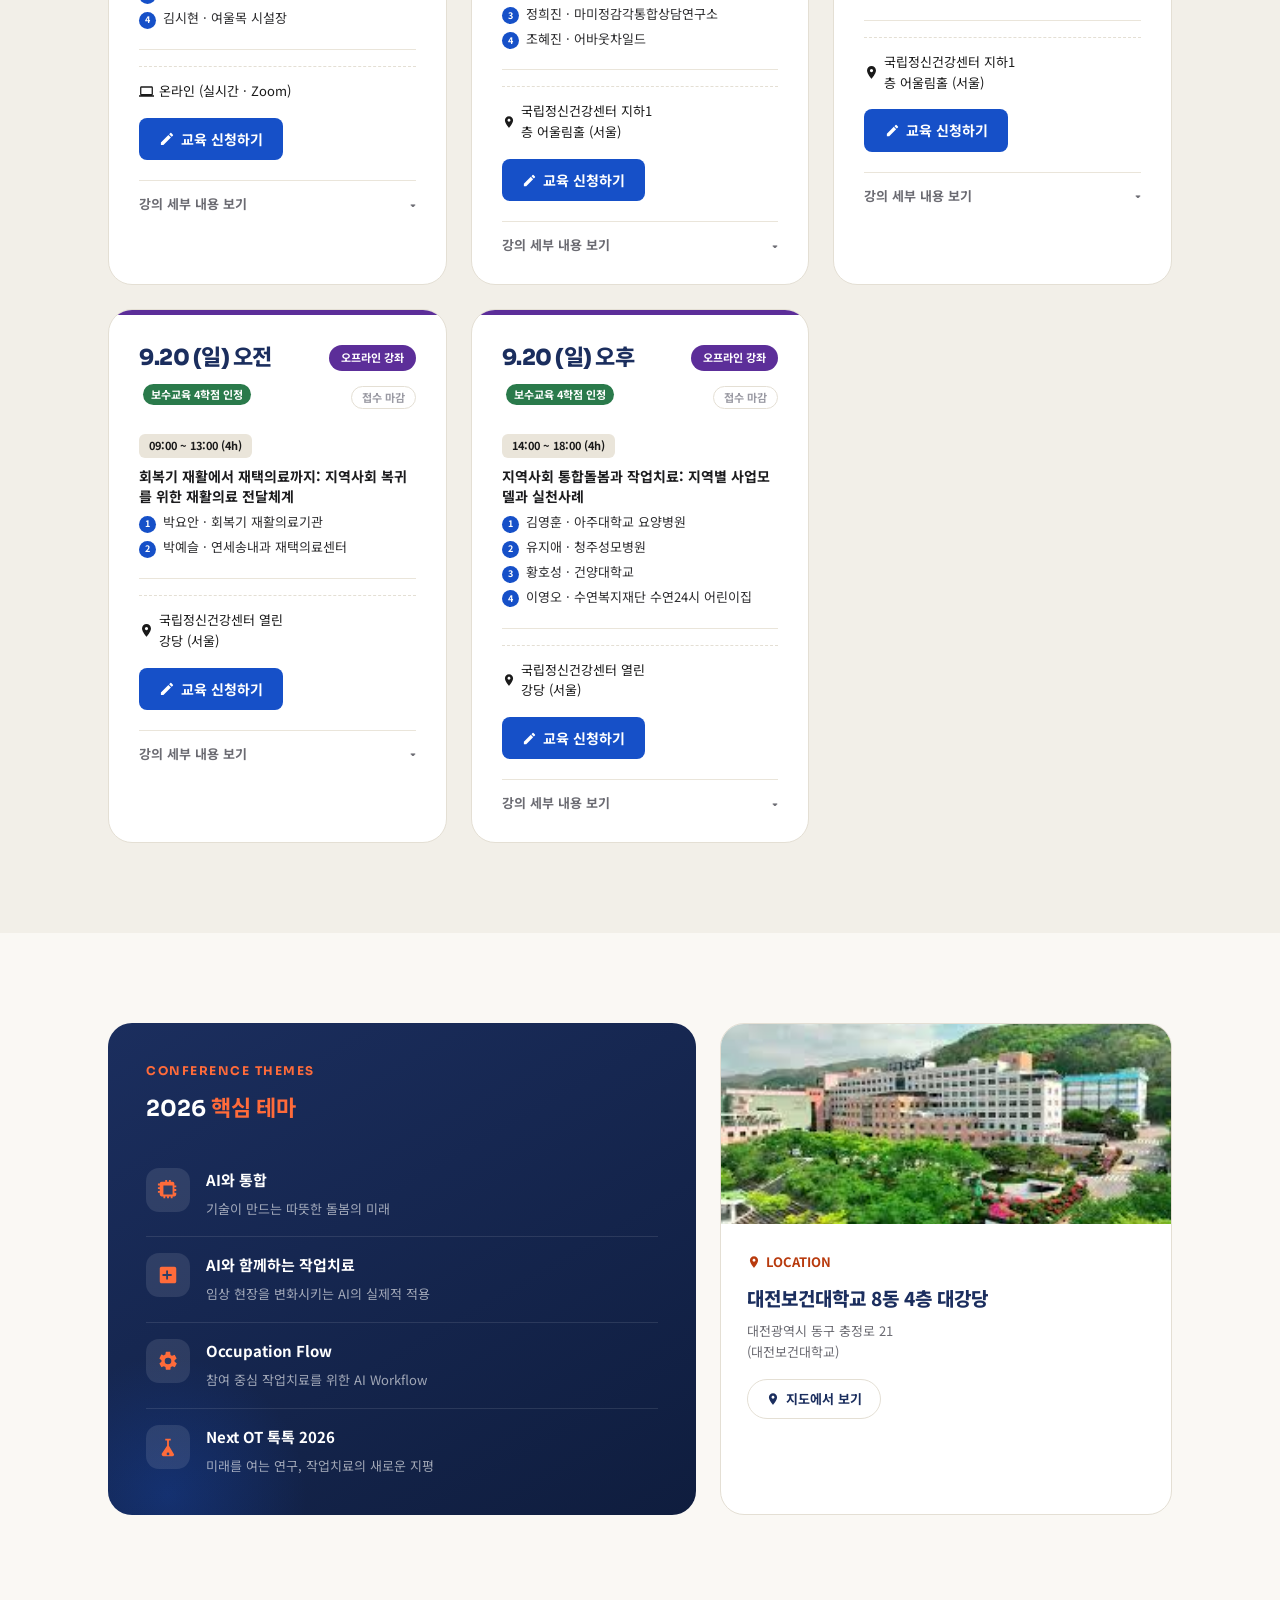
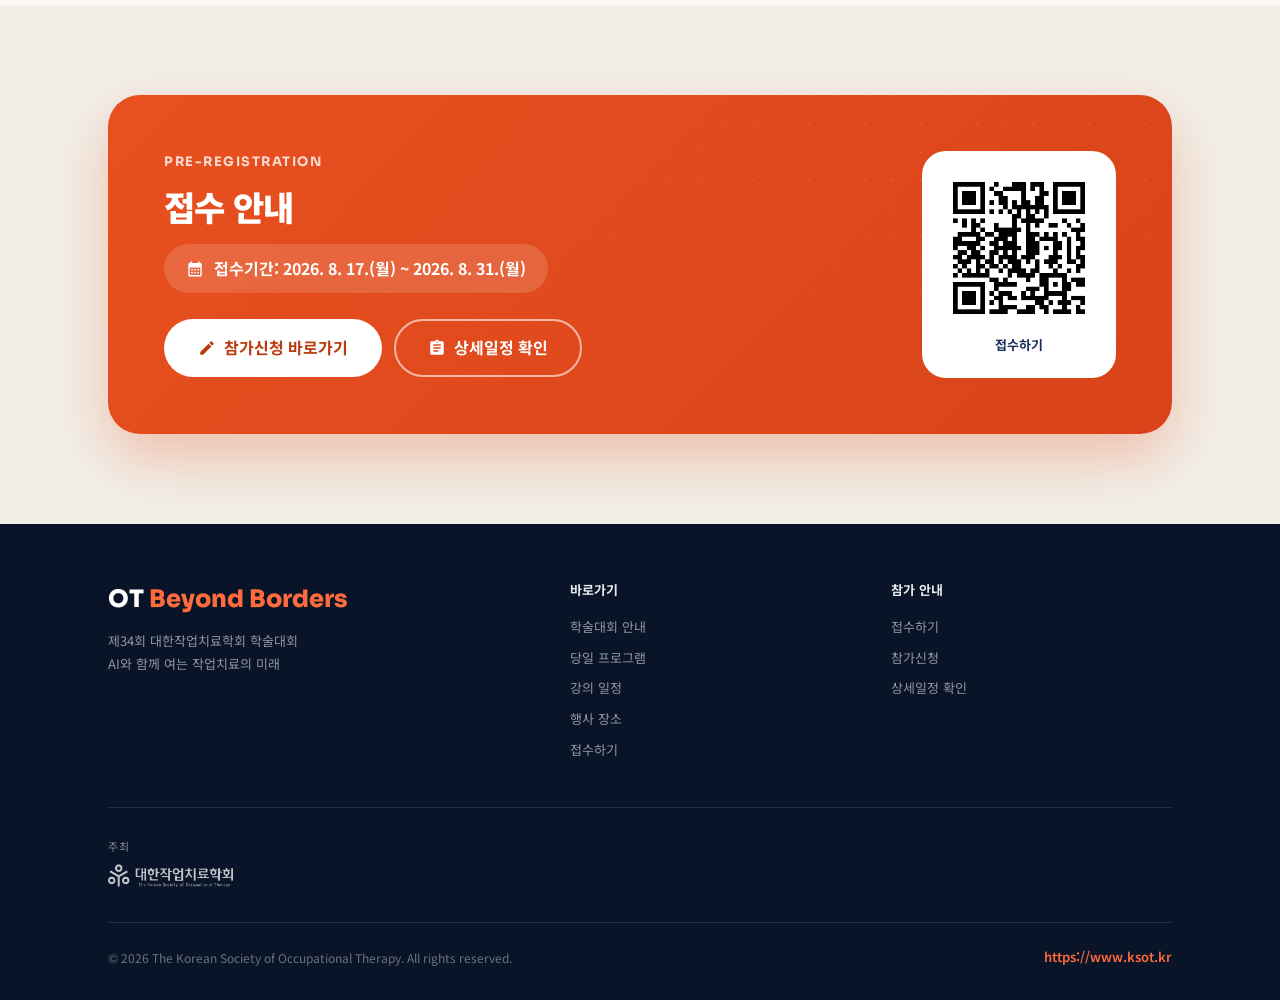
==== commit 602196b0: "feat: 메인 사이트·발송 이메일의 접수연장 안내를 접수 마감으로 정리 접수가 전체 마감됨에 따라 오해의 소지가 있는 "접수연장(~9/7월까지)" 배지를 .closed-badge" ====
--- a/index.html
+++ b/index.html
@@ -195,7 +195,7 @@
                     <div class="tt-concurrent-row row-1col">
                       <div class="tt-concurrent-col">
                         <span class="tt-tag main">보수교육</span>
-                        <span class="extend-badge">접수연장(~9/7월까지)</span>
+                        <span class="closed-badge">접수 마감</span>
                         <div class="tt-concurrent-title">AI와 함께 하는 작업치료 임상과 전문역량</div>
                         <div class="tt-concurrent-sub">① AI 시대, 작업치료사에게 필요한 역량과 준비 — 이혜진 교수 · 한양여자대학교</div>
                         <div class="tt-concurrent-sub">② Occupation Flow : 참여 중심 작업치료를 위한 AI Workflow 설계 — 함형광 팀장 · 푸르메재단 넥슨어린이재활병원</div>
@@ -281,7 +281,7 @@
         <div>
           <span class="prog-tag green">보수교육</span>
           <span class="prog-tag green" style="background:var(--green);opacity:0.85;font-size:11px;padding:2px 8px;border-radius:20px">4학점 인정</span>
-          <span class="extend-badge">접수연장(~9/7월까지)</span>
+          <span class="closed-badge">접수 마감</span>
           <span class="prog-time">10:00 ~ 13:00</span>
         </div>
         <div class="edu-main-title">AI와 함께 하는 작업치료 임상과 전문역량</div>
@@ -574,7 +574,7 @@
           <span class="sched-date">9.20 (일) 오전</span>
           <span class="sched-type-badge">오프라인 강좌</span>
           <span class="prog-tag green" style="font-size:11px;padding:2px 8px;border-radius:20px;margin-left:4px">보수교육 4학점 인정</span>
-          <span class="extend-badge">접수연장(~9/7월까지)</span>
+          <span class="closed-badge">접수 마감</span>
         </div>
         <div class="sched-session">
           <span class="sched-period">09:00 ~ 13:00 (4h)</span>
@@ -627,7 +627,7 @@
           <span class="sched-date">9.20 (일) 오후</span>
           <span class="sched-type-badge">오프라인 강좌</span>
           <span class="prog-tag green" style="font-size:11px;padding:2px 8px;border-radius:20px;margin-left:4px">보수교육 4학점 인정</span>
-          <span class="extend-badge">접수연장(~9/7월까지)</span>
+          <span class="closed-badge">접수 마감</span>
         </div>
         <div class="sched-session">
           <span class="sched-period">14:00 ~ 18:00 (4h)</span>
--- a/css/style.css
+++ b/css/style.css
@@ -611,6 +611,15 @@
   display: inline-flex; align-items: center;
   font-size: 11px; font-weight: 700; color: #fff;
   background: var(--orange);
+  padding: 2px 10px; border-radius: 100px;
+  margin-left: 4px;
+}
+/* ✏️ 편집: 접수 마감 안내 배지 — 전체 접수 종료 시 위 .extend-badge 대신 사용 */
+.closed-badge {
+  display: inline-flex; align-items: center;
+  font-size: 11px; font-weight: 700; color: var(--text-dim);
+  background: #fff;
+  border: 1px solid var(--border);
   padding: 2px 10px; border-radius: 100px;
   margin-left: 4px;
 }
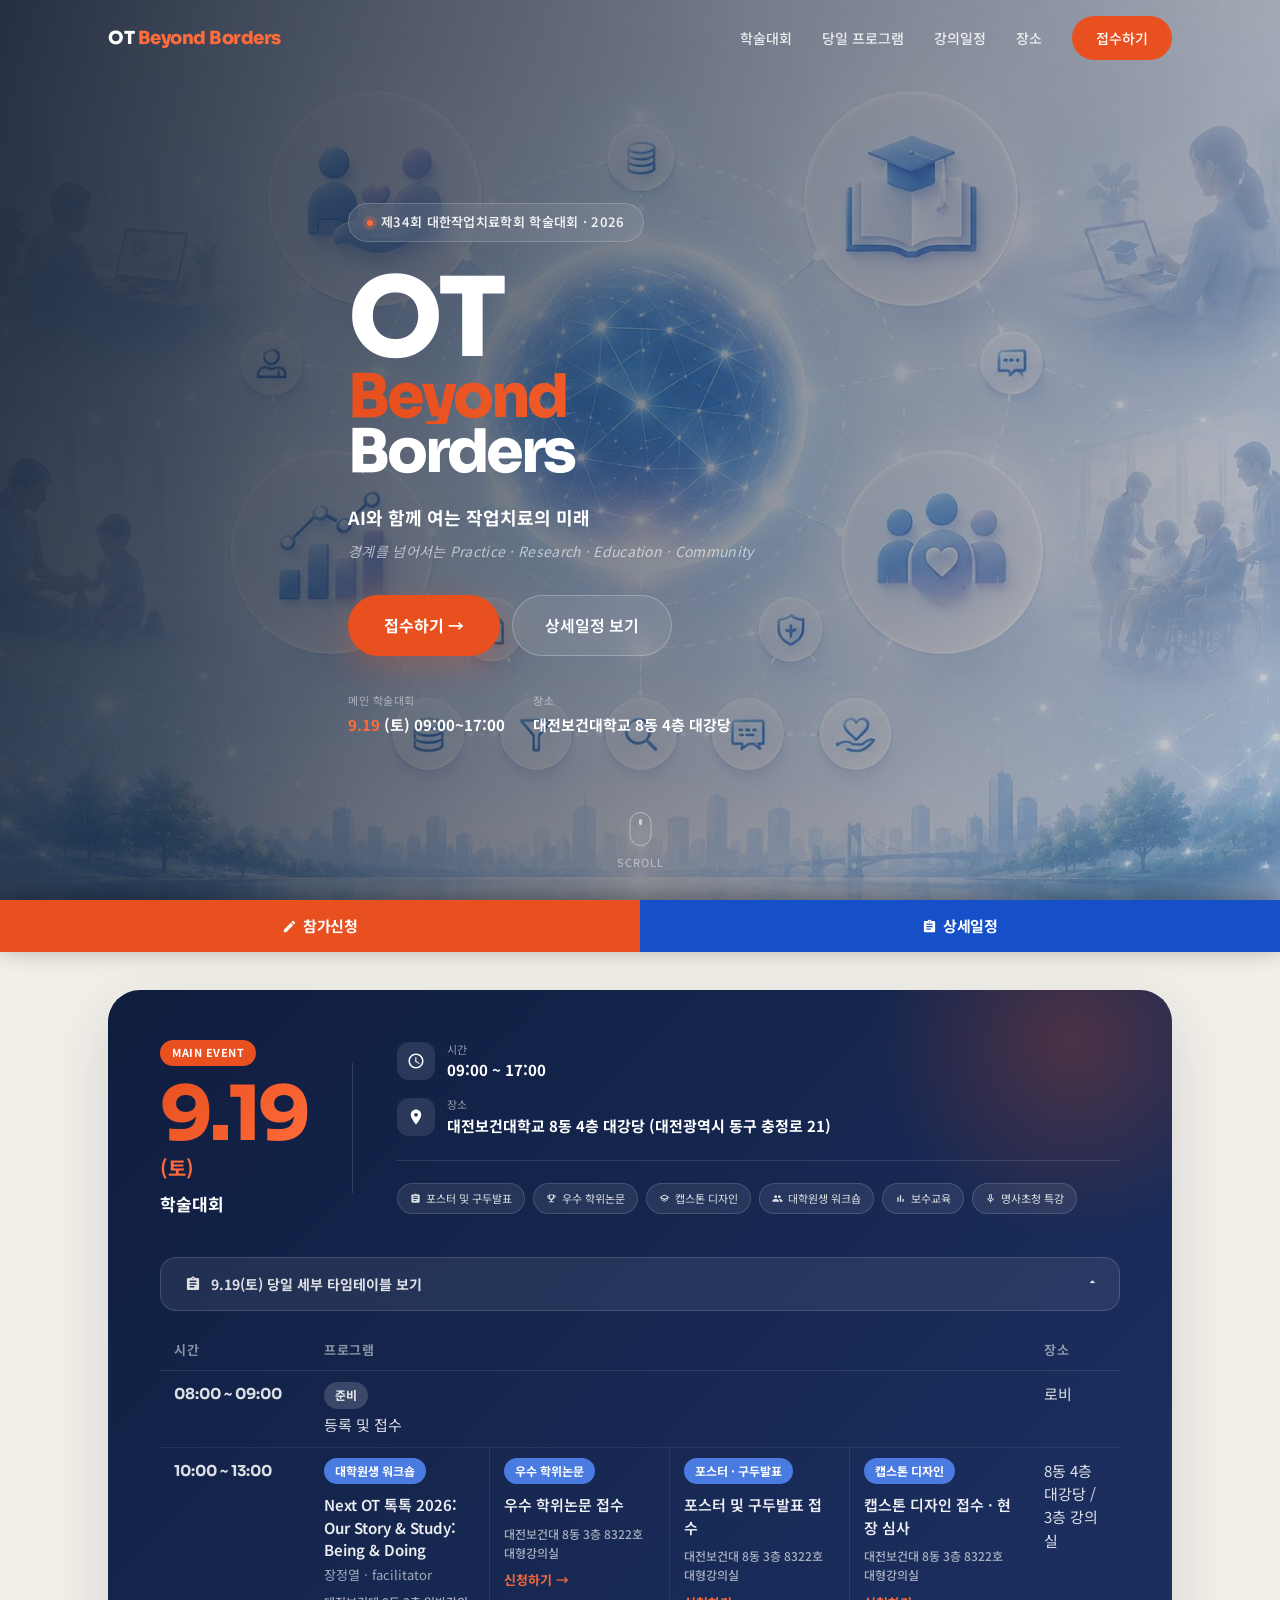
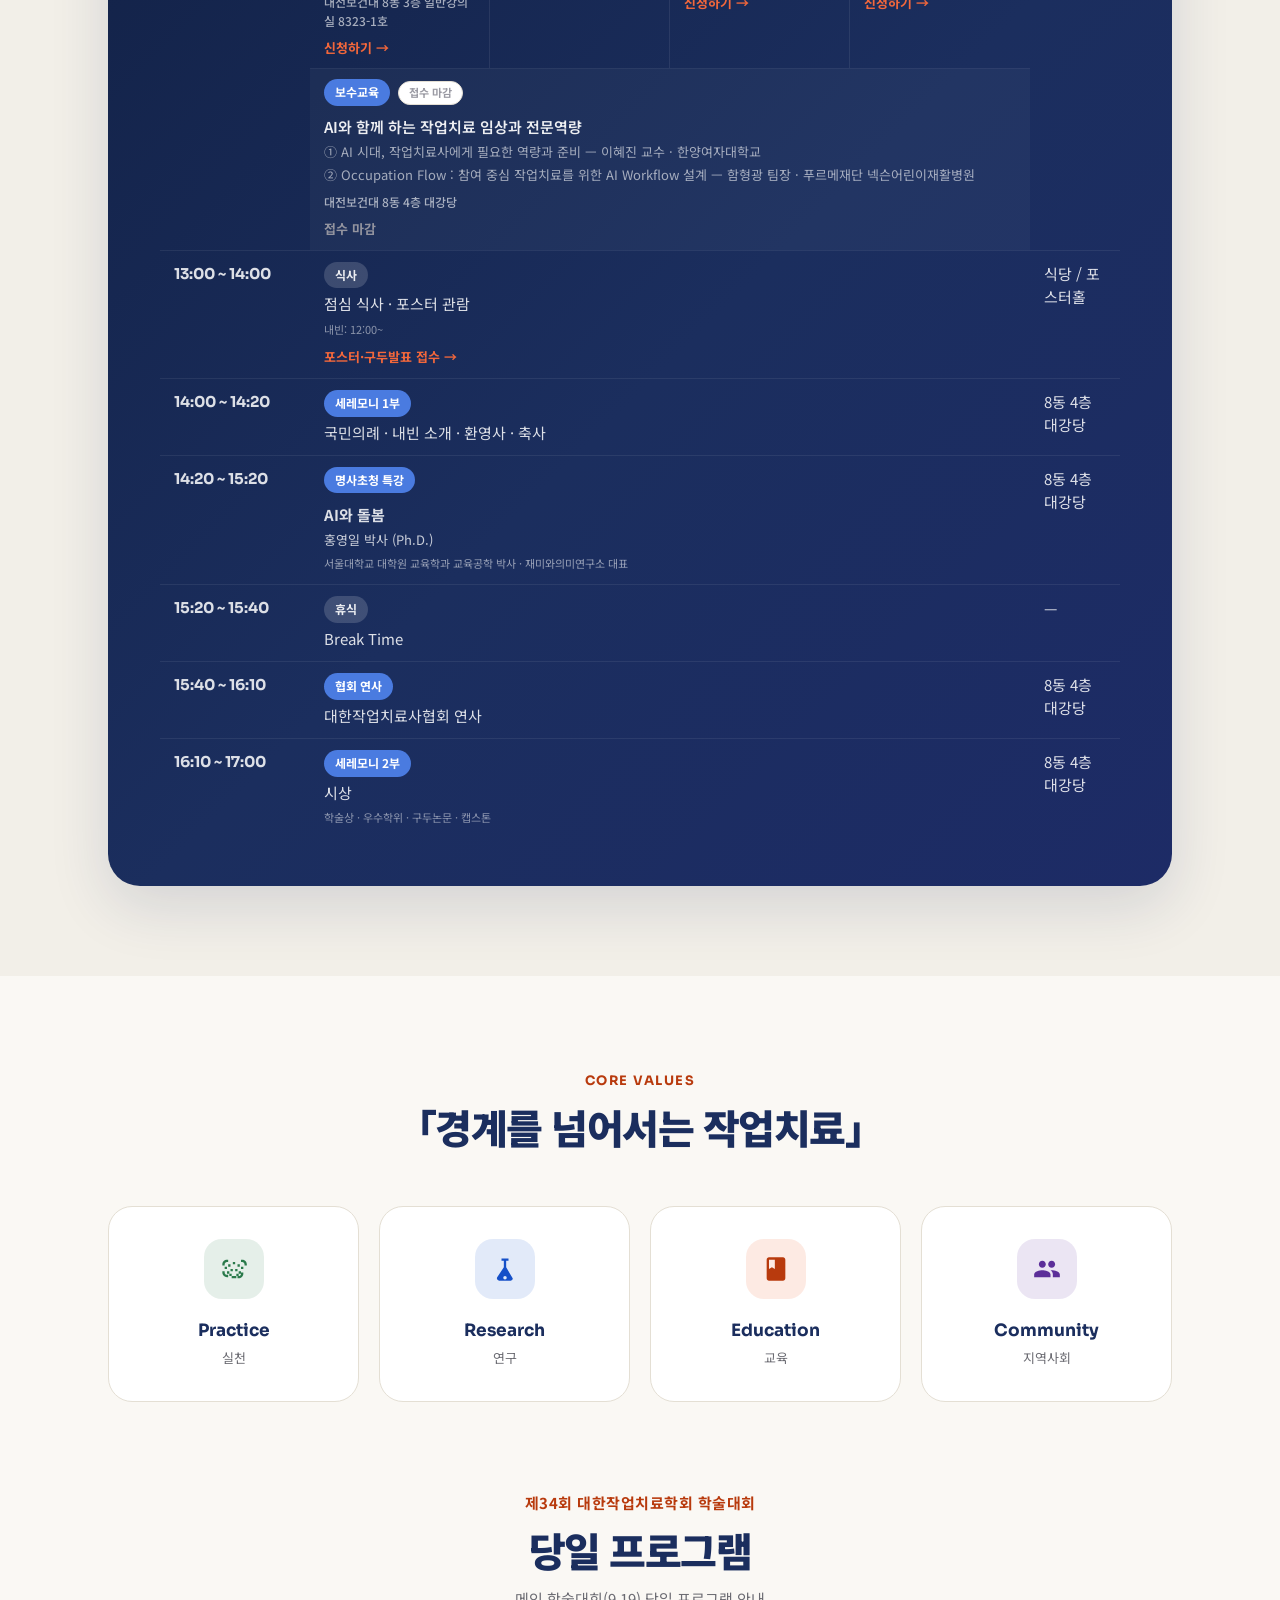
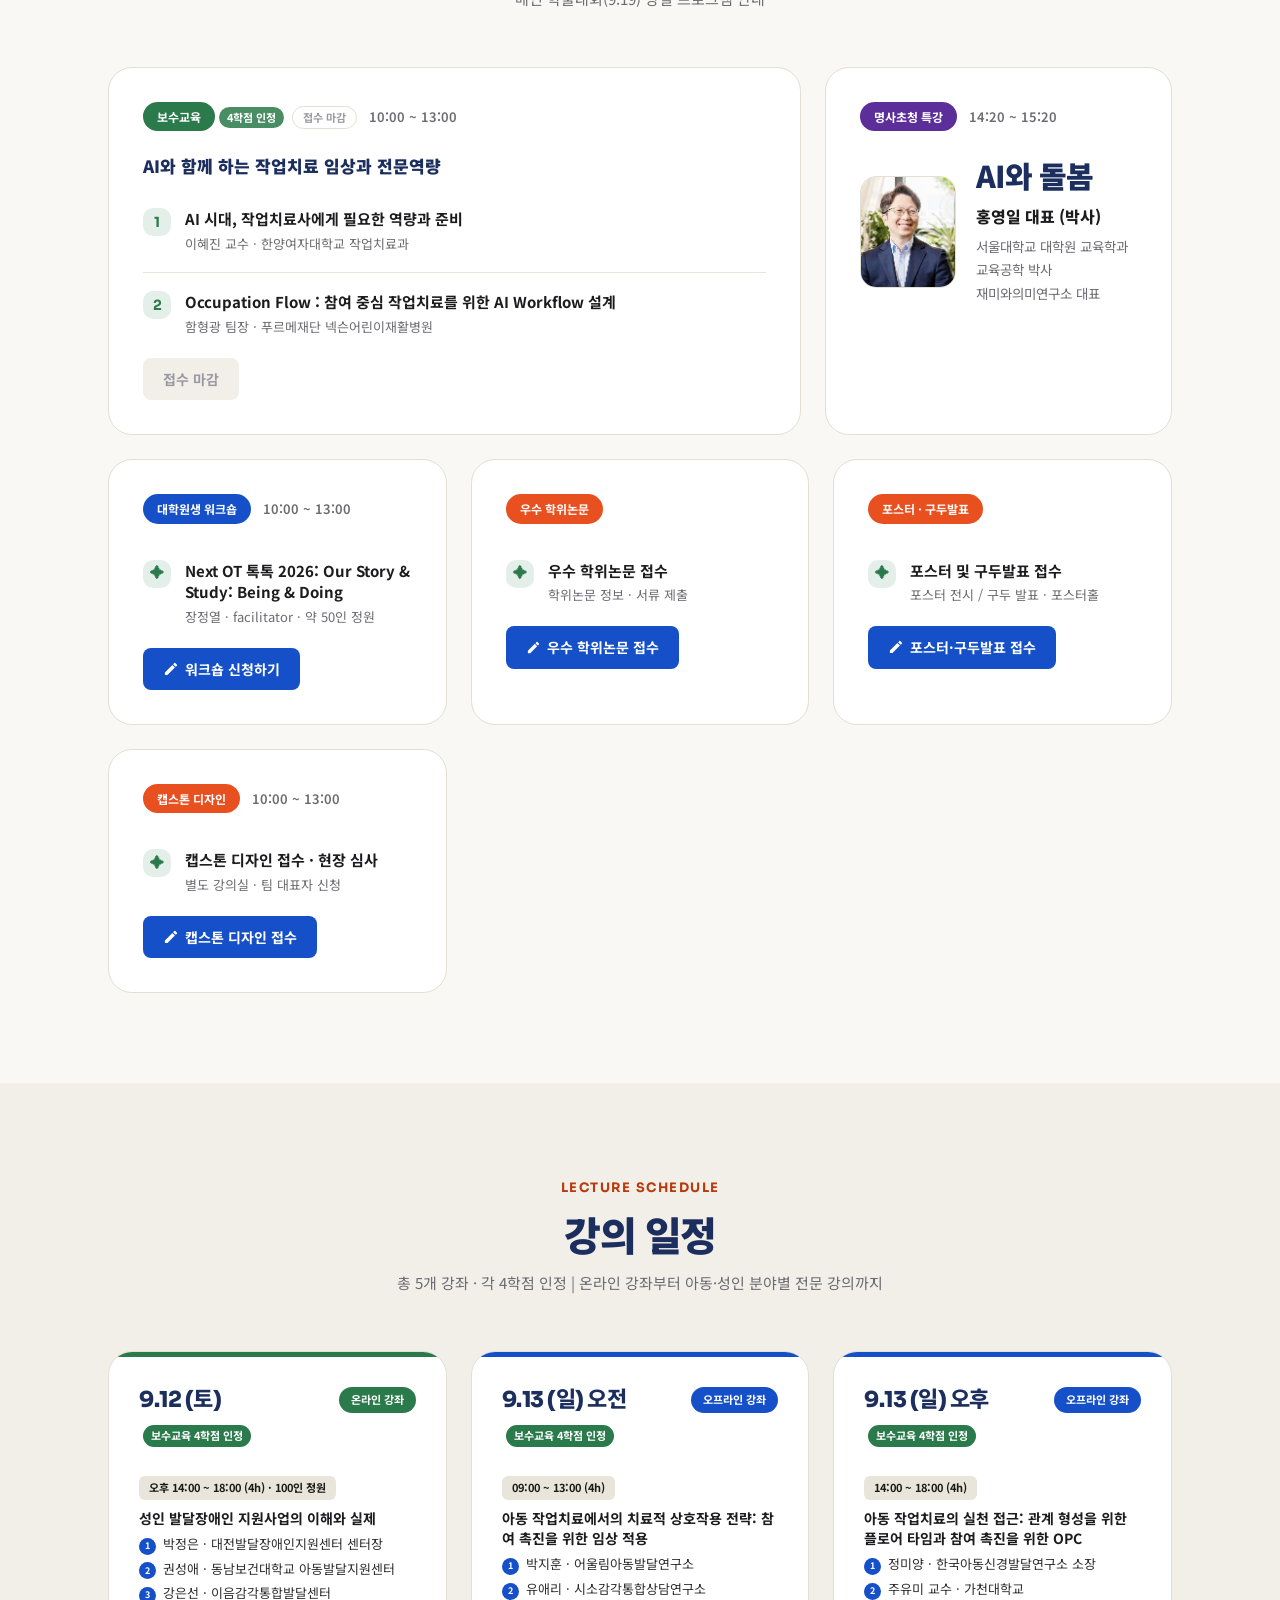
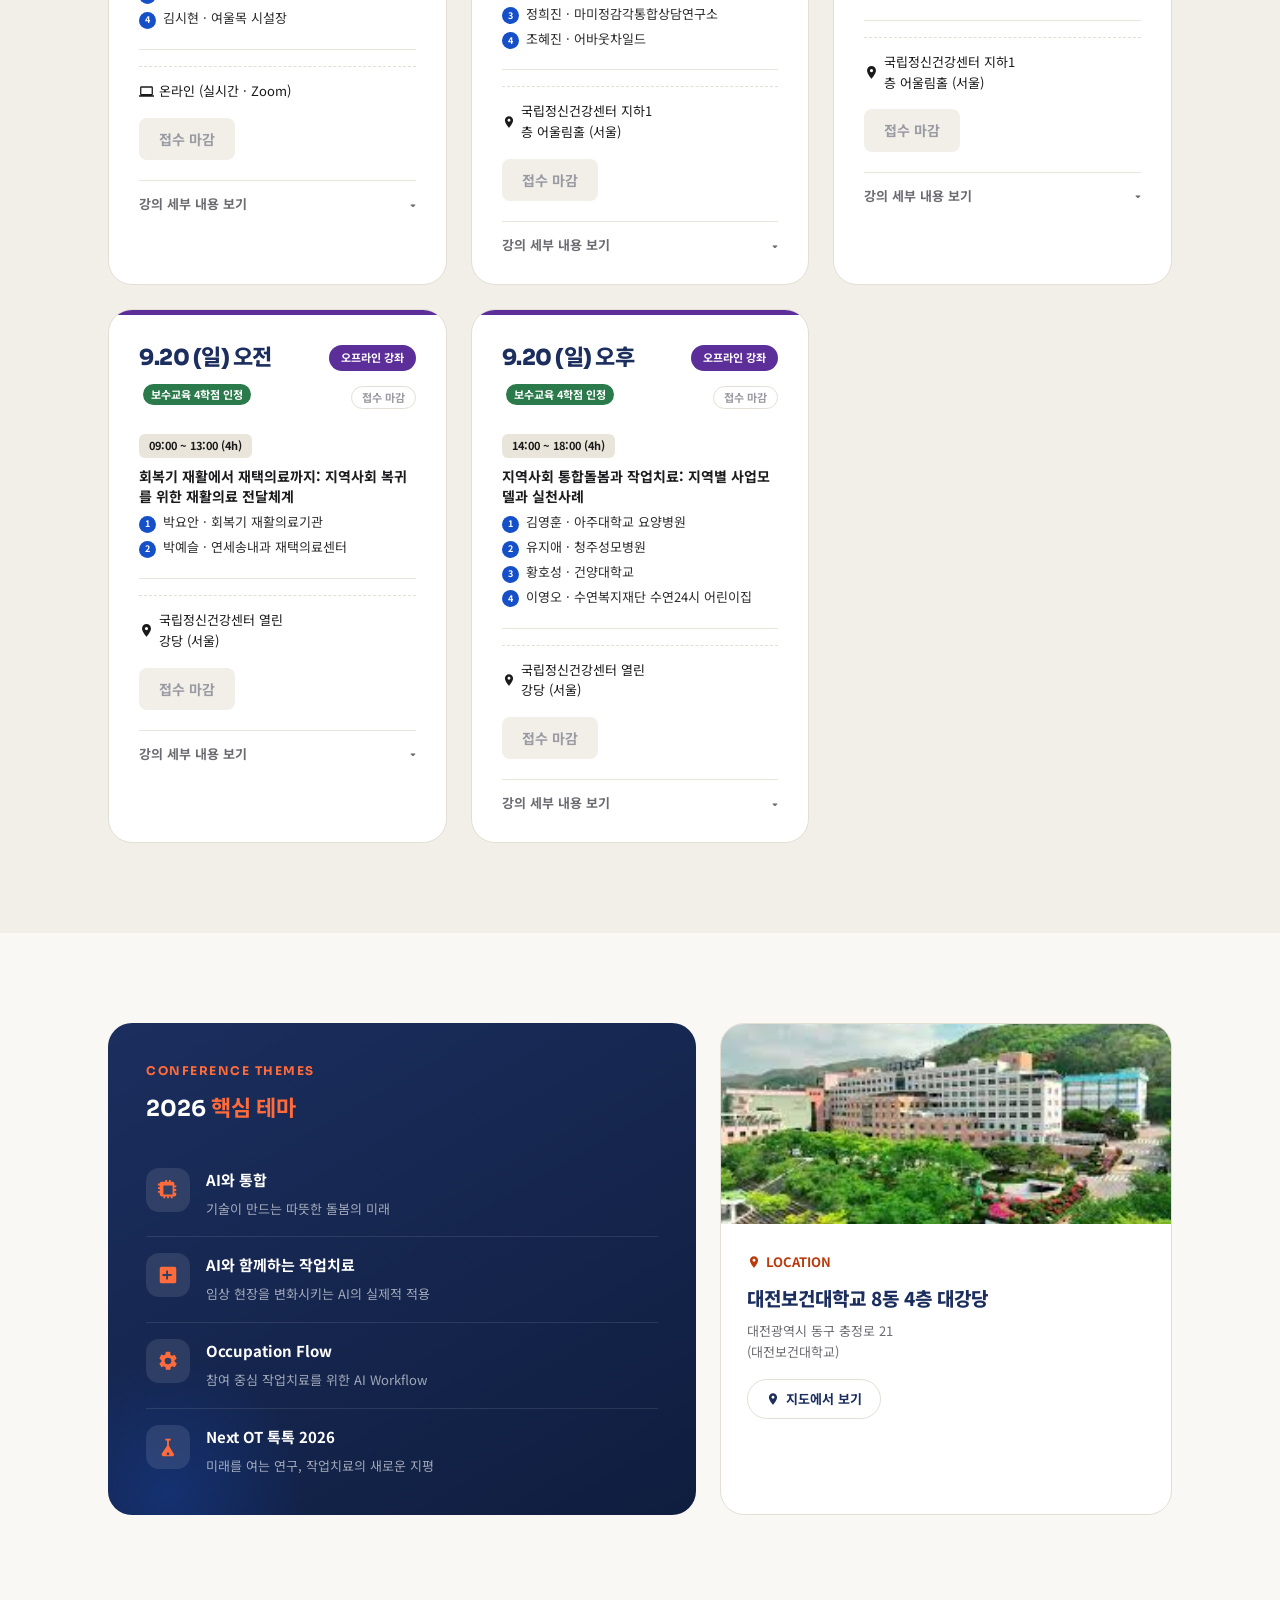
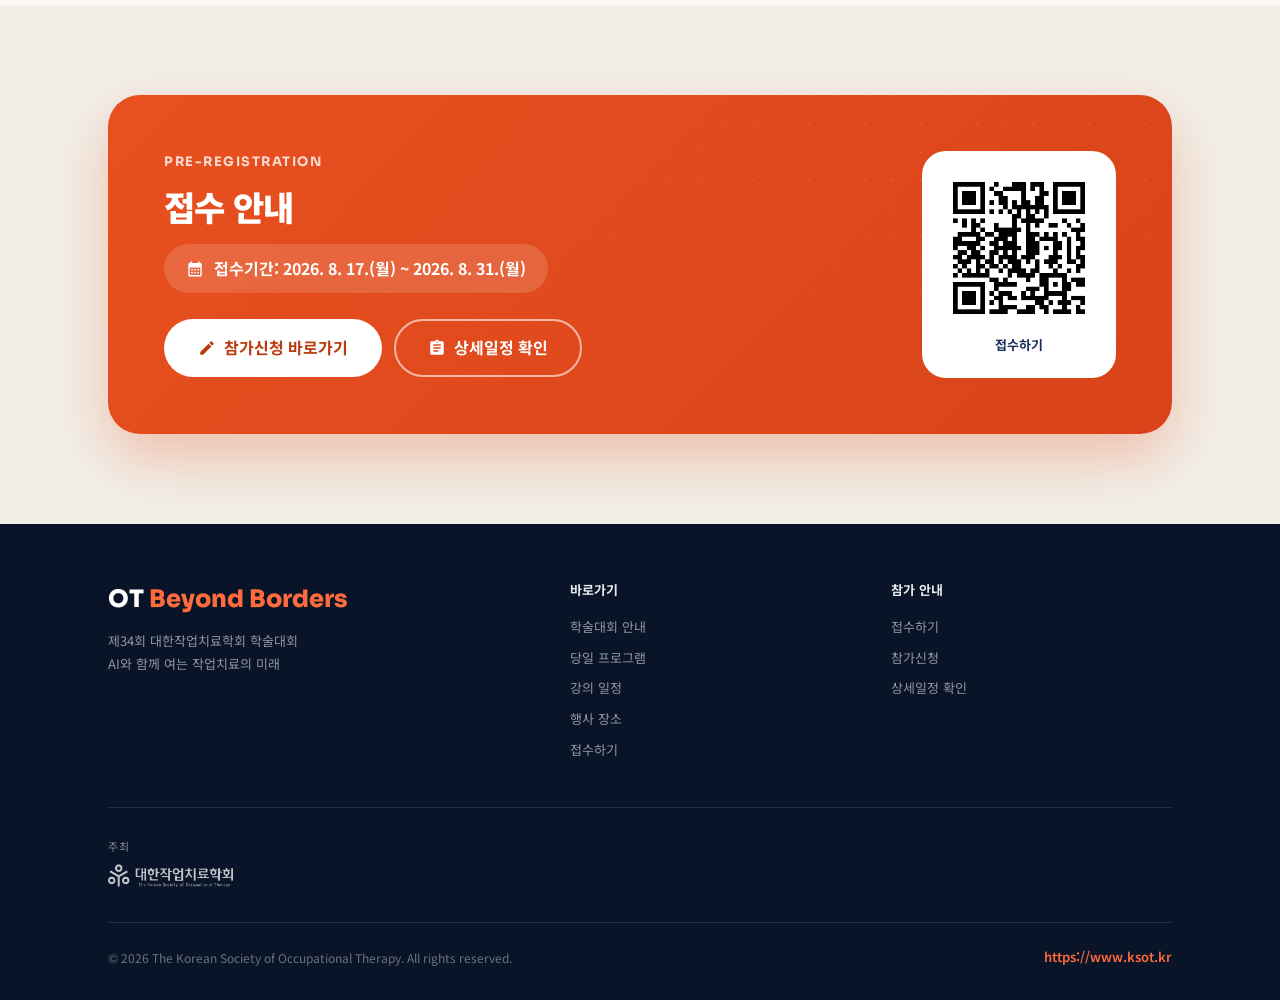
==== commit 660be33e: "feat: 메인 사이트 보수교육 CTA 버튼 7곳을 접수 마감으로 정리 register/ceu.html로 연결되는 CTA 버튼(당일 타임테이블 9/19, 당일 프로그램 9/19 카" ====
--- a/index.html
+++ b/index.html
@@ -200,7 +200,7 @@
                         <div class="tt-concurrent-sub">① AI 시대, 작업치료사에게 필요한 역량과 준비 — 이혜진 교수 · 한양여자대학교</div>
                         <div class="tt-concurrent-sub">② Occupation Flow : 참여 중심 작업치료를 위한 AI Workflow 설계 — 함형광 팀장 · 푸르메재단 넥슨어린이재활병원</div>
                         <div class="tt-concurrent-venue">대전보건대 8동 4층 대강당</div>
-                        <a href="register/ceu.html" class="tt-apply-link">신청하기 →</a>
+                        <a href="register/ceu.html" class="tt-apply-link is-closed">접수 마감</a>
                       </div>
                     </div>
                   </div>
@@ -302,9 +302,8 @@
             </div>
           </div>
         </div>
-        <a href="register/ceu.html" class="workshop-apply-btn" aria-label="보수교육 신청">
-          <span class="icon icon-pencil icon-md" aria-hidden="true"></span>
-          보수교육 신청하기
+        <a href="register/ceu.html" class="workshop-apply-btn is-closed" aria-label="보수교육 접수 마감">
+          접수 마감
         </a>
       </div>
 
@@ -451,9 +450,8 @@
           </div>
         </div>
         <div class="sched-venue"><span class="icon icon-laptop icon-md" aria-hidden="true"></span> 온라인 (실시간 · Zoom)</div>
-        <a href="register/ceu.html" class="workshop-apply-btn sched-apply-btn" aria-label="9.12 교육 신청">
-          <span class="icon icon-pencil icon-md" aria-hidden="true"></span>
-          교육 신청하기
+        <a href="register/ceu.html" class="workshop-apply-btn sched-apply-btn is-closed" aria-label="9.12 교육 접수 마감">
+          접수 마감
         </a>
         <button class="accordion-toggle" id="acc-online-toggle" aria-expanded="false" aria-controls="acc-online">
           강의 세부 내용 보기 <span class="acc-arr">▾</span>
@@ -501,9 +499,8 @@
           <span class="icon icon-location icon-md" aria-hidden="true"></span> 국립정신건강센터 지하1층 어울림홀 (서울)
           <div style="font-size:11px;color:rgba(255,255,255,0.55);margin-top:2px;padding-left:22px">서울특별시 광진구 용마산로 127</div>
         </div>
-        <a href="register/ceu.html" class="workshop-apply-btn sched-apply-btn" aria-label="9.13 오전 교육 신청">
-          <span class="icon icon-pencil icon-md" aria-hidden="true"></span>
-          교육 신청하기
+        <a href="register/ceu.html" class="workshop-apply-btn sched-apply-btn is-closed" aria-label="9.13 오전 교육 접수 마감">
+          접수 마감
         </a>
         <button class="accordion-toggle" id="acc-child-am-toggle" aria-expanded="false" aria-controls="acc-child-am">
           강의 세부 내용 보기 <span class="acc-arr">▾</span>
@@ -545,9 +542,8 @@
           <span class="icon icon-location icon-md" aria-hidden="true"></span> 국립정신건강센터 지하1층 어울림홀 (서울)
           <div style="font-size:11px;color:rgba(255,255,255,0.55);margin-top:2px;padding-left:22px">서울특별시 광진구 용마산로 127</div>
         </div>
-        <a href="register/ceu.html" class="workshop-apply-btn sched-apply-btn" aria-label="9.13 오후 교육 신청">
-          <span class="icon icon-pencil icon-md" aria-hidden="true"></span>
-          교육 신청하기
+        <a href="register/ceu.html" class="workshop-apply-btn sched-apply-btn is-closed" aria-label="9.13 오후 교육 접수 마감">
+          접수 마감
         </a>
         <button class="accordion-toggle" id="acc-child-pm-toggle" aria-expanded="false" aria-controls="acc-child-pm">
           강의 세부 내용 보기 <span class="acc-arr">▾</span>
@@ -588,9 +584,8 @@
           <span class="icon icon-location icon-md" aria-hidden="true"></span> 국립정신건강센터 열린강당 (서울)
           <div style="font-size:11px;color:rgba(255,255,255,0.55);margin-top:2px;padding-left:22px">서울특별시 광진구 용마산로 127</div>
         </div>
-        <a href="register/ceu.html" class="workshop-apply-btn sched-apply-btn" aria-label="9.20 오전 교육 신청">
-          <span class="icon icon-pencil icon-md" aria-hidden="true"></span>
-          교육 신청하기
+        <a href="register/ceu.html" class="workshop-apply-btn sched-apply-btn is-closed" aria-label="9.20 오전 교육 접수 마감">
+          접수 마감
         </a>
         <button class="accordion-toggle" id="acc-adult-am-toggle" aria-expanded="false" aria-controls="acc-adult-am">
           강의 세부 내용 보기 <span class="acc-arr">▾</span>
@@ -643,9 +638,8 @@
           <span class="icon icon-location icon-md" aria-hidden="true"></span> 국립정신건강센터 열린강당 (서울)
           <div style="font-size:11px;color:rgba(255,255,255,0.55);margin-top:2px;padding-left:22px">서울특별시 광진구 용마산로 127</div>
         </div>
-        <a href="register/ceu.html" class="workshop-apply-btn sched-apply-btn" aria-label="9.20 오후 교육 신청">
-          <span class="icon icon-pencil icon-md" aria-hidden="true"></span>
-          교육 신청하기
+        <a href="register/ceu.html" class="workshop-apply-btn sched-apply-btn is-closed" aria-label="9.20 오후 교육 접수 마감">
+          접수 마감
         </a>
         <button class="accordion-toggle" id="acc-adult-pm-toggle" aria-expanded="false" aria-controls="acc-adult-pm">
           강의 세부 내용 보기 <span class="acc-arr">▾</span>
--- a/css/style.css
+++ b/css/style.css
@@ -643,6 +643,16 @@
 .workshop-apply-btn:hover {
   background: #0B42C8;
   transform: translateY(-2px);
+}
+/* ✏️ 편집: 접수 마감 — 재오픈 시 is-closed 클래스 제거 */
+.workshop-apply-btn.is-closed {
+  background: var(--ivory-2);
+  color: var(--text-dim);
+  cursor: default;
+}
+.workshop-apply-btn.is-closed:hover {
+  background: var(--ivory-2);
+  transform: none;
 }
 
 .edu-main-title {
@@ -1354,6 +1364,9 @@
   transition: opacity 0.2s;
 }
 .tt-apply-link:hover { opacity: 1; text-decoration: underline; }
+/* ✏️ 편집: 접수 마감 — 재오픈 시 is-closed 클래스 제거 */
+.tt-apply-link.is-closed { color: var(--text-dim); }
+.tt-apply-link.is-closed:hover { text-decoration: none; }
 
 /* ===== 플로팅 CTA 바 ===== */
 .floating-cta {
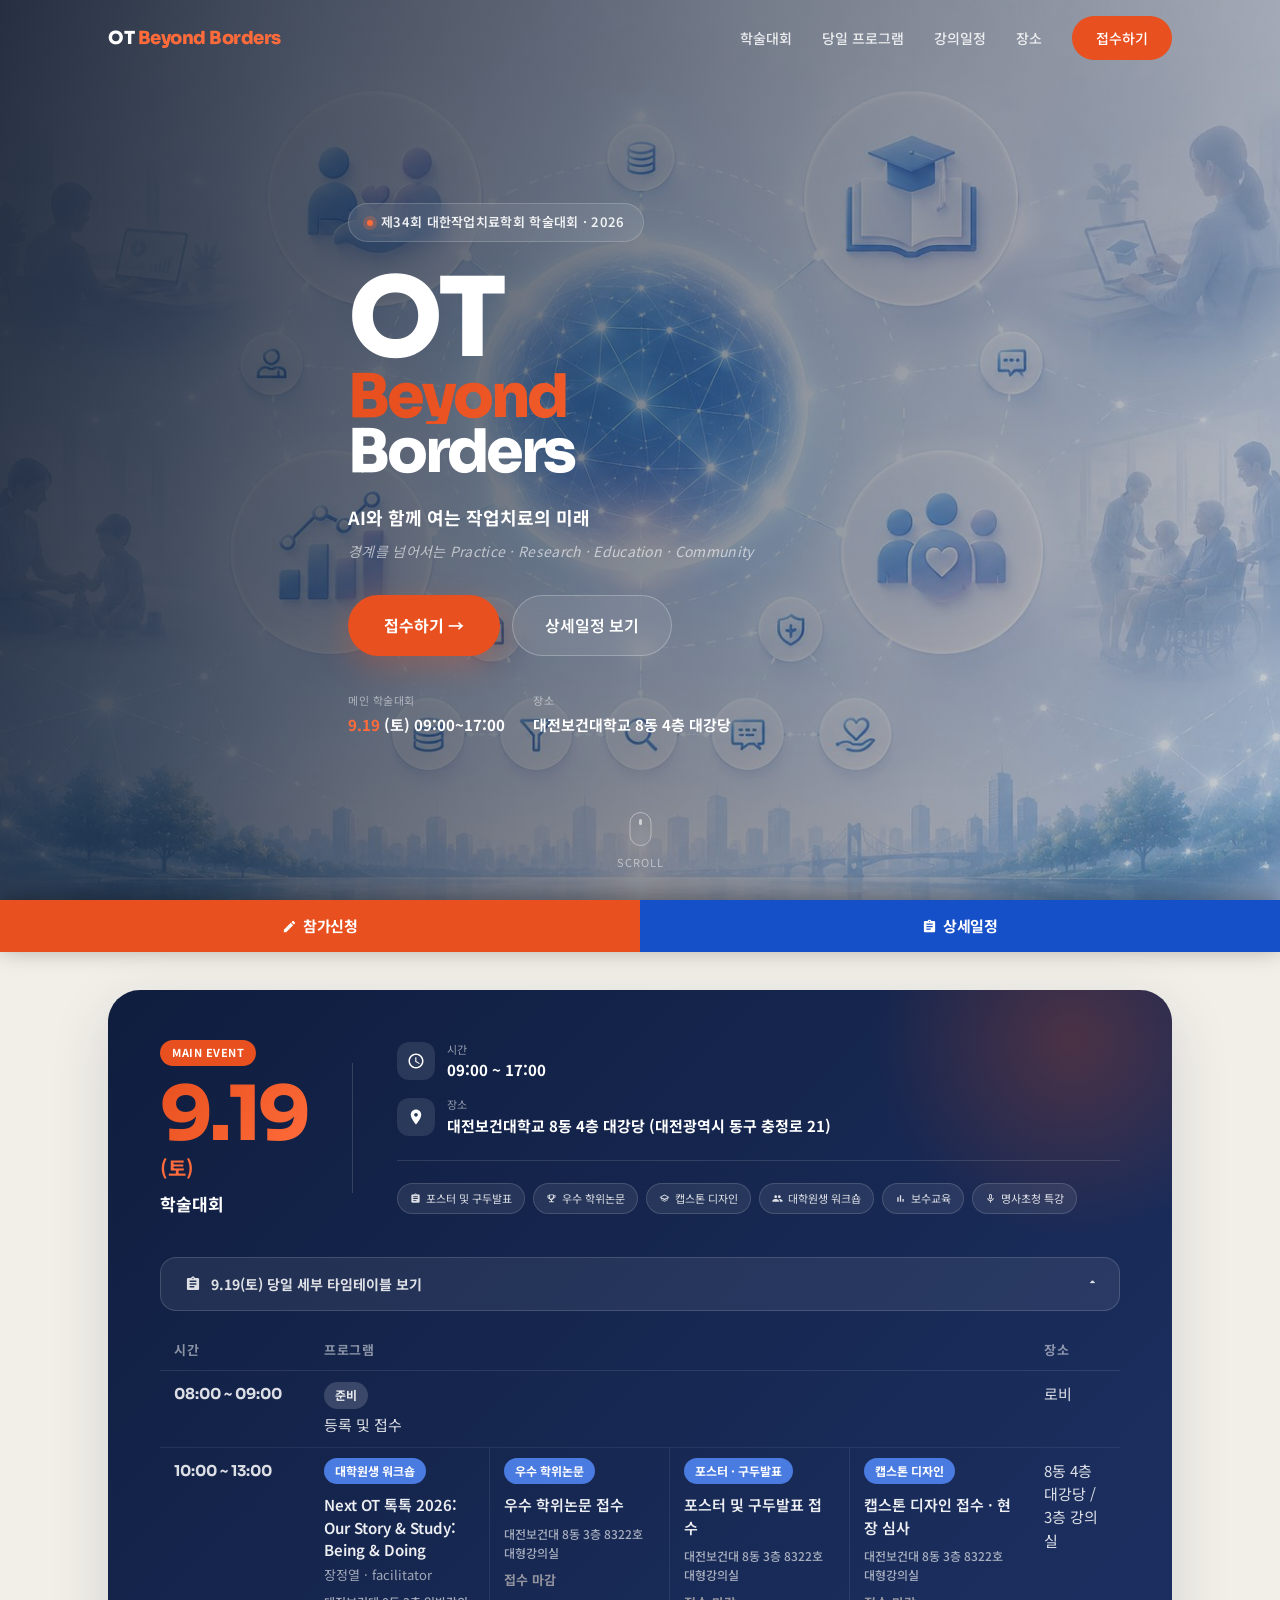
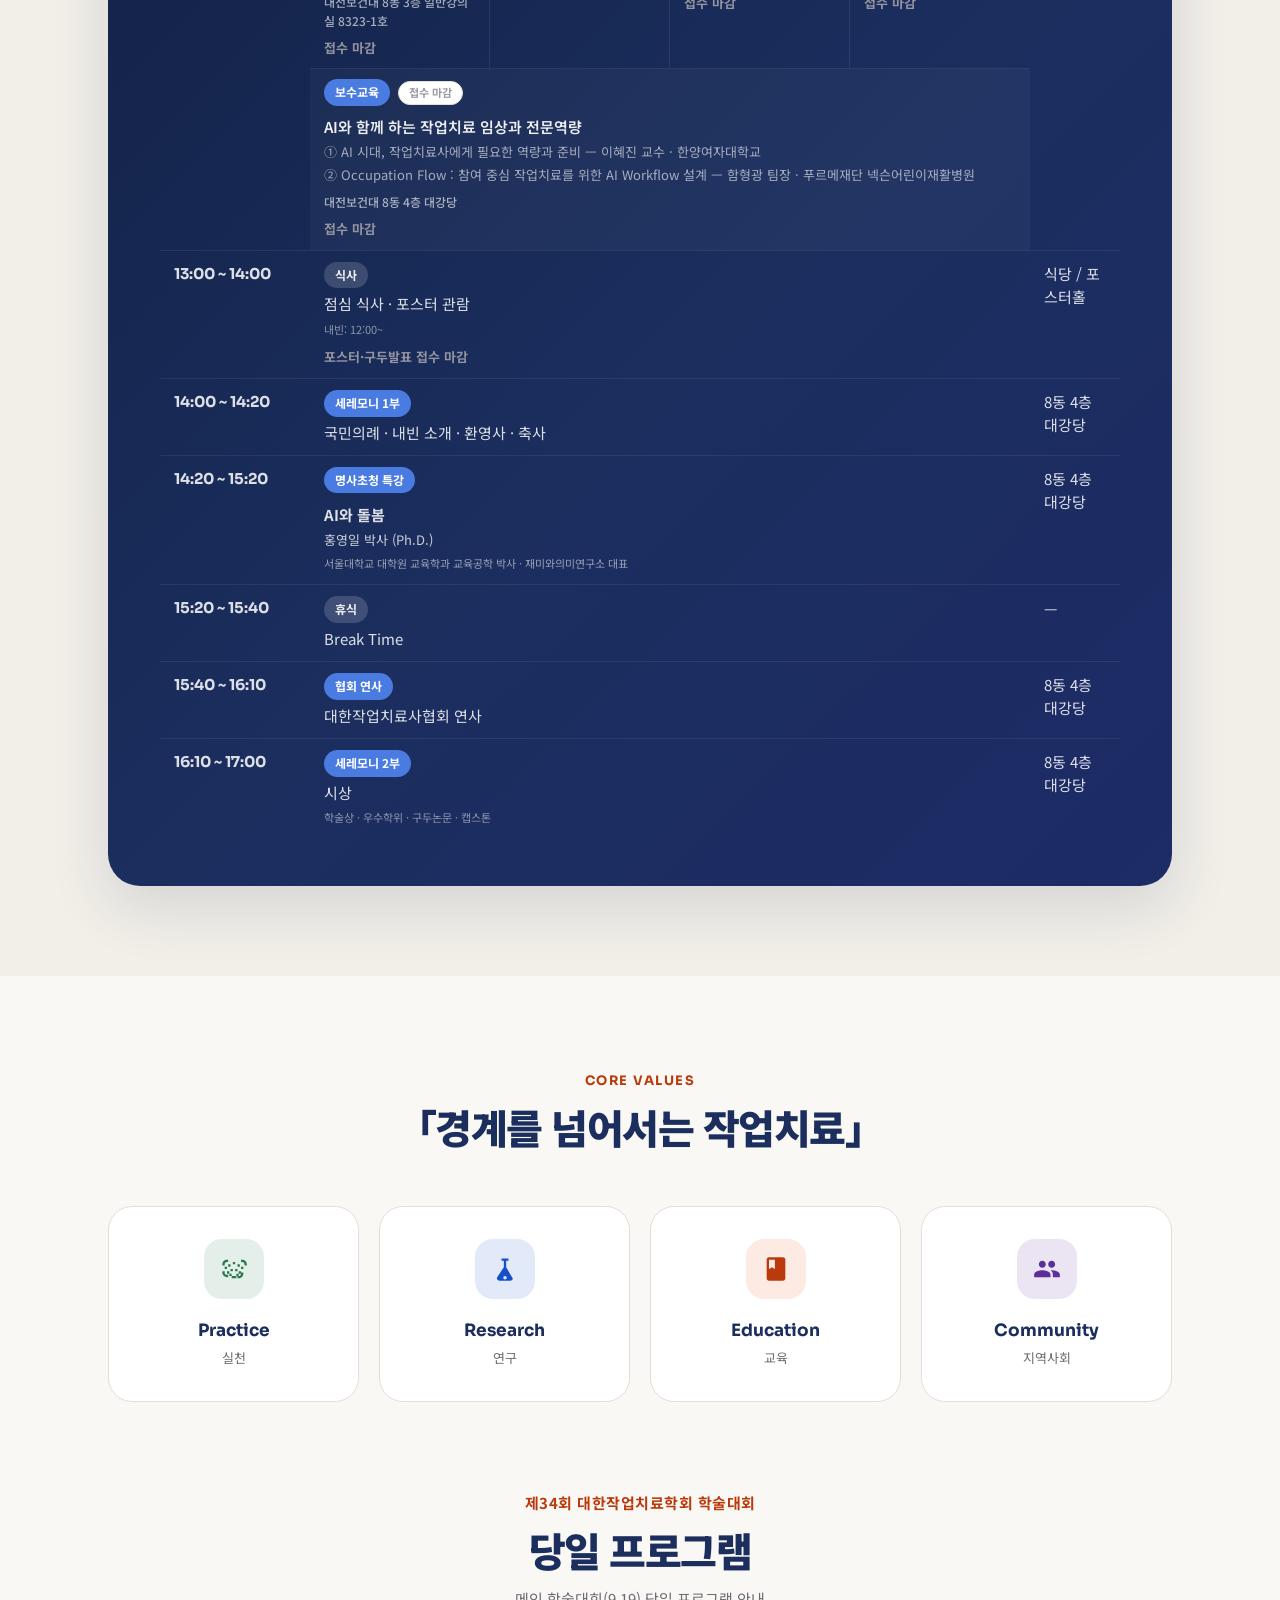
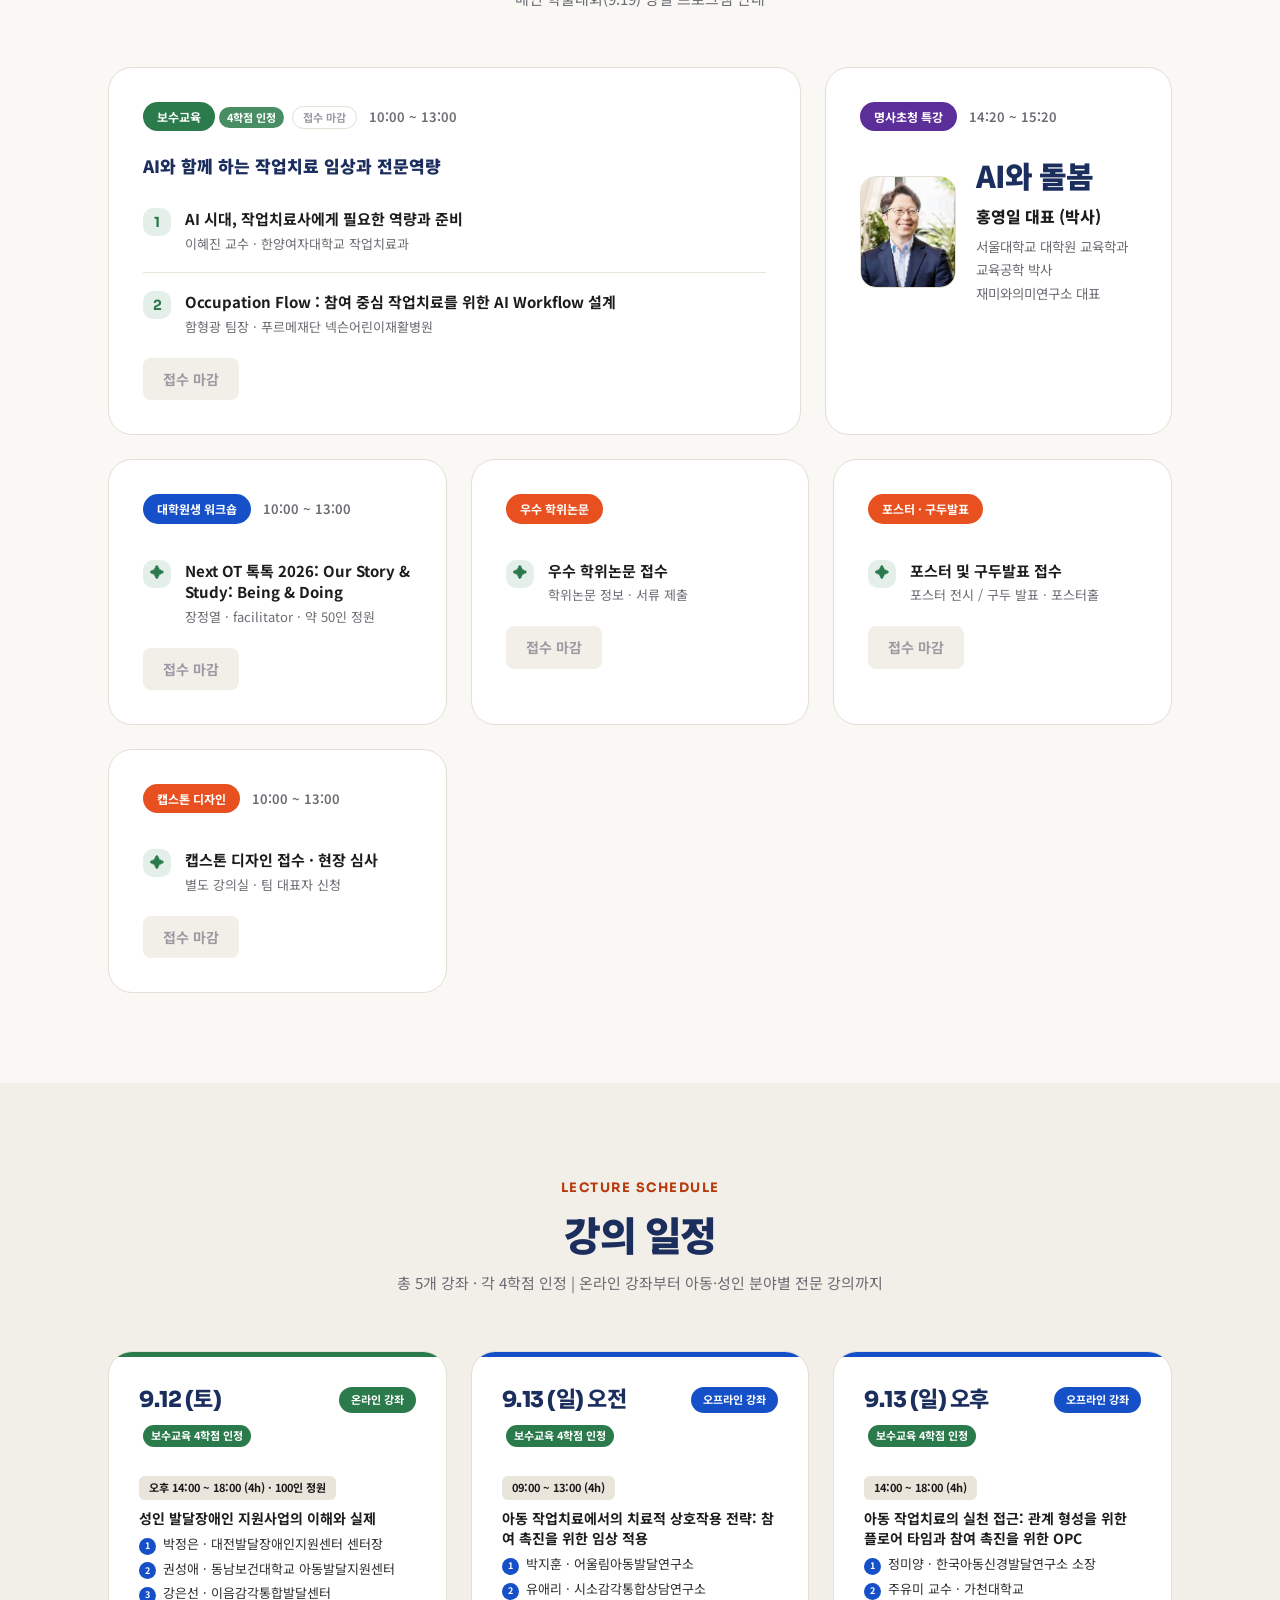
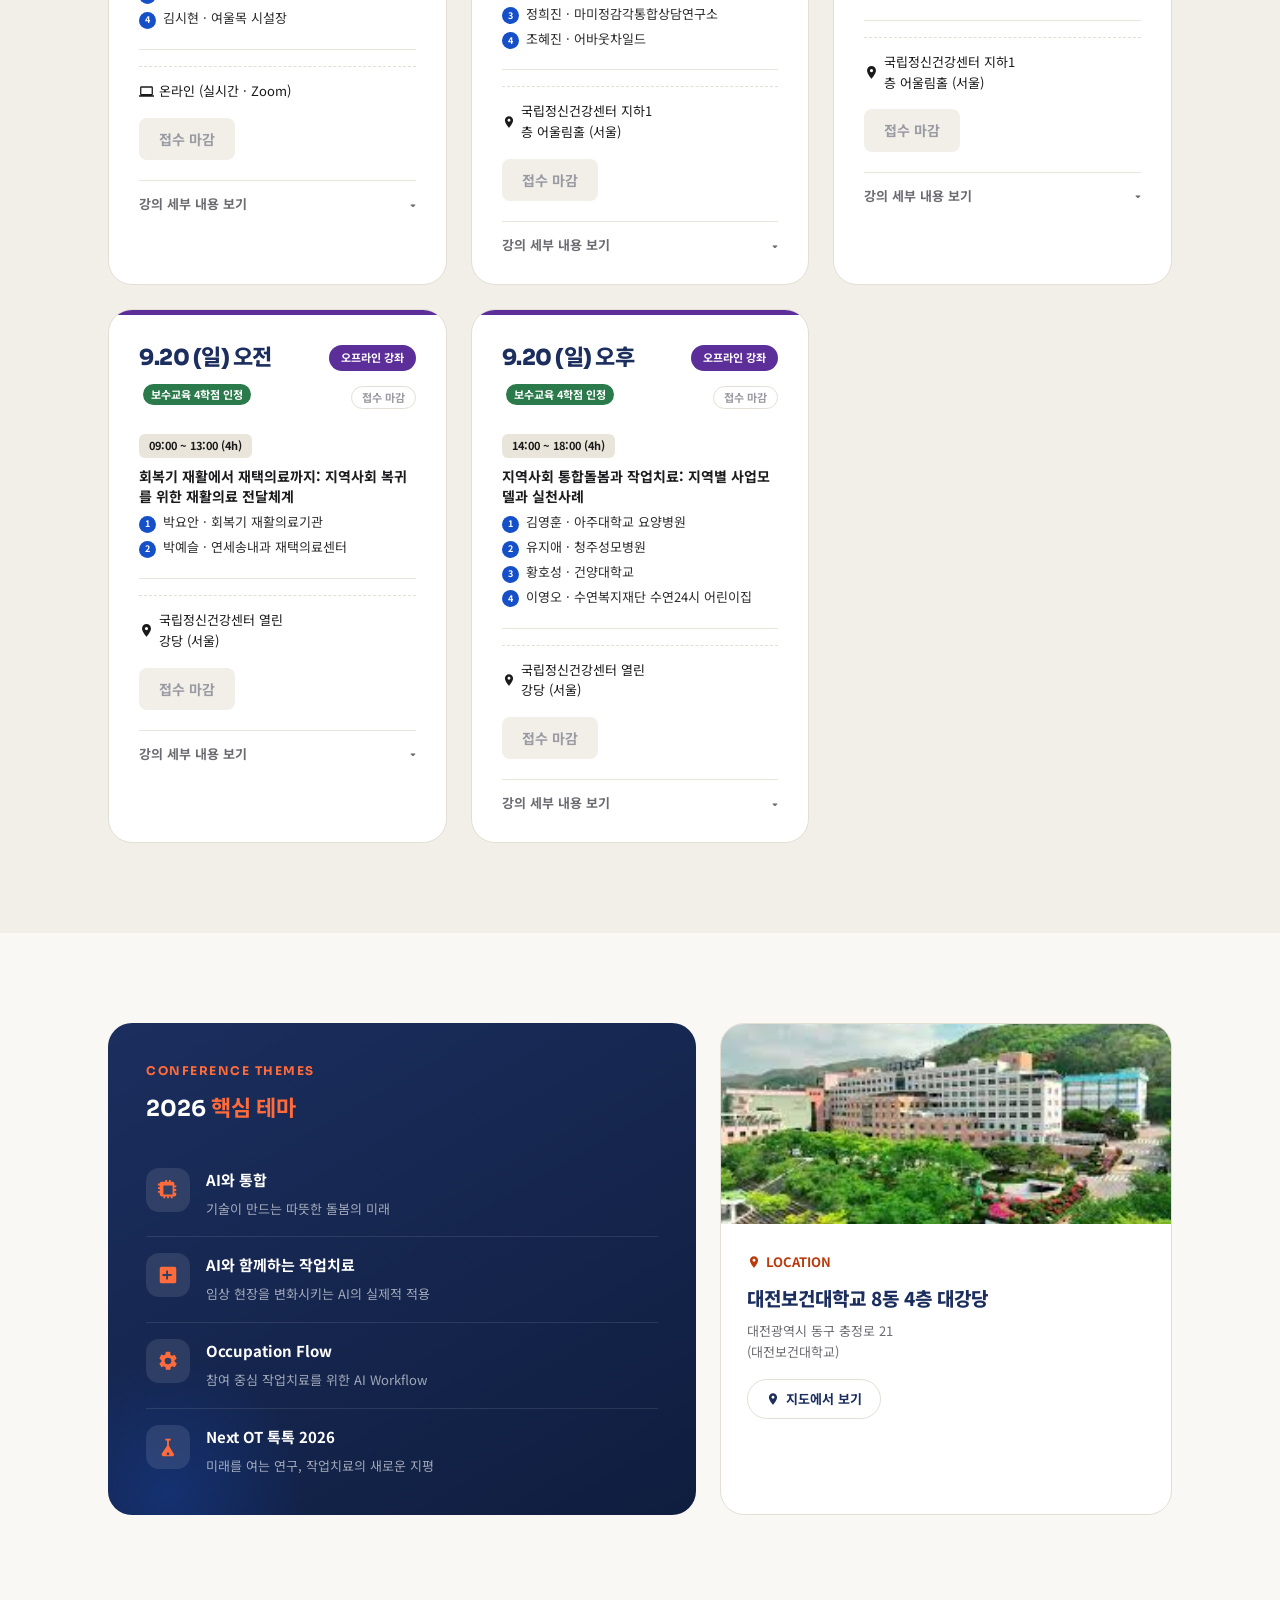
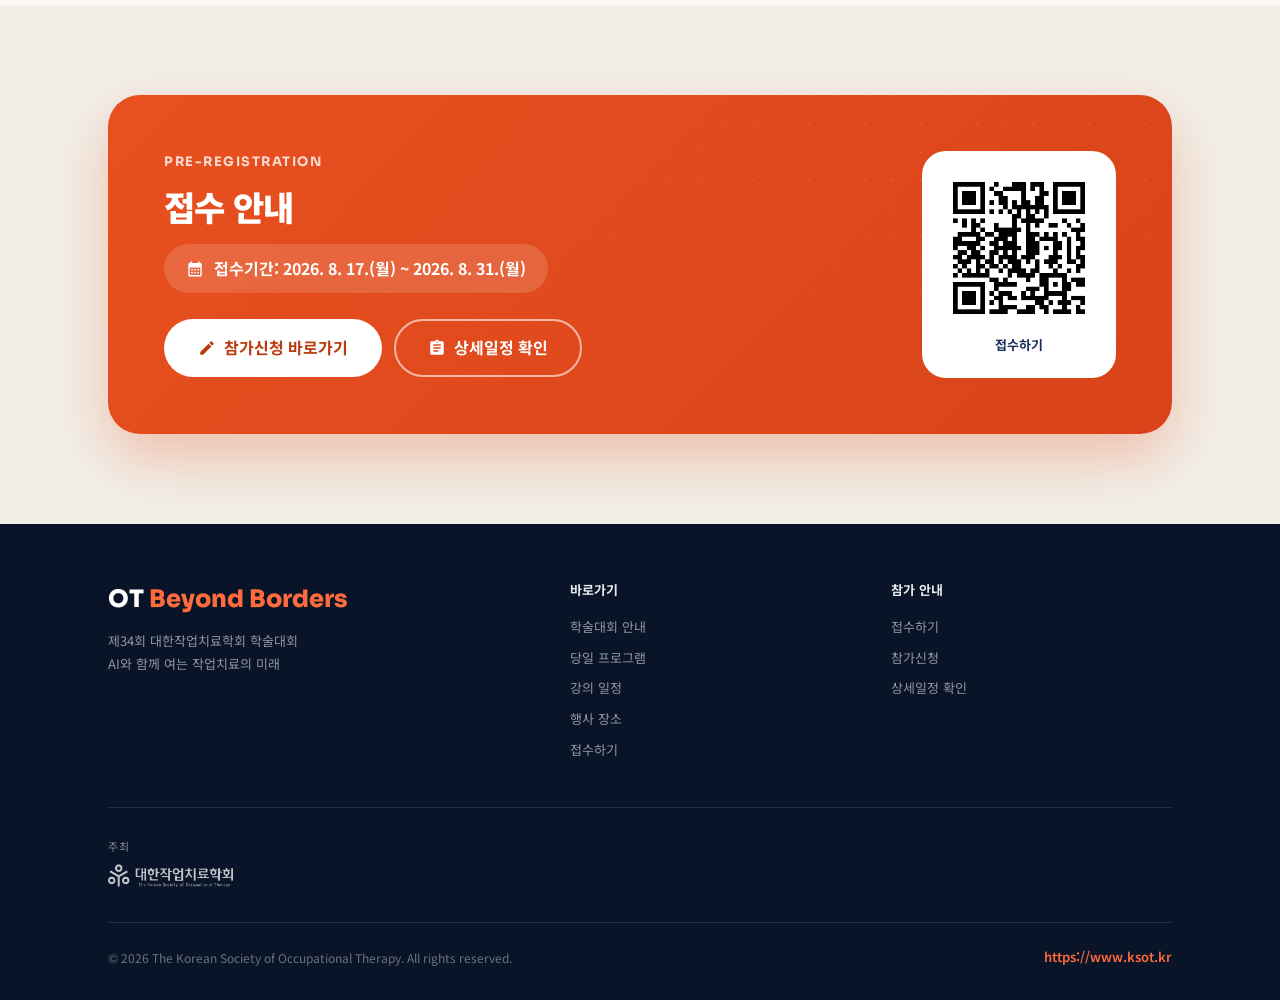
==== commit 4e188744: "feat: 나머지 CTA 버튼(워크숍·우수학위논문·포스터구두발표·캡스톤)도 접수 마감으로 정리 당일 타임테이블 4행 + 식사 행 포스터 링크 + 당일 프로그램 4개 카드까지 총 9" ====
--- a/index.html
+++ b/index.html
@@ -170,25 +170,25 @@
                         <div class="tt-concurrent-title">Next OT 톡톡 2026:<br>Our Story &amp; Study: Being &amp; Doing</div>
                         <div class="tt-concurrent-sub">장정열 · facilitator</div>
                         <div class="tt-concurrent-venue">대전보건대 8동 3층 일반강의실 8323-1호</div>
-                        <a href="register/workshop.html" class="tt-apply-link">신청하기 →</a>
+                        <a href="register/workshop.html" class="tt-apply-link is-closed">접수 마감</a>
                       </div>
                       <div class="tt-concurrent-col">
                         <span class="tt-tag sub">우수 학위논문</span>
                         <div class="tt-concurrent-title">우수 학위논문 접수</div>
                         <div class="tt-concurrent-venue">대전보건대 8동 3층 8322호 대형강의실</div>
-                        <a href="register/oral.html" class="tt-apply-link">신청하기 →</a>
+                        <a href="register/oral.html" class="tt-apply-link is-closed">접수 마감</a>
                       </div>
                       <div class="tt-concurrent-col">
                         <span class="tt-tag sub">포스터 · 구두발표</span>
                         <div class="tt-concurrent-title">포스터 및 구두발표 접수</div>
                         <div class="tt-concurrent-venue">대전보건대 8동 3층 8322호 대형강의실</div>
-                        <a href="register/poster.html" class="tt-apply-link">신청하기 →</a>
+                        <a href="register/poster.html" class="tt-apply-link is-closed">접수 마감</a>
                       </div>
                       <div class="tt-concurrent-col">
                         <span class="tt-tag sub">캡스톤 디자인</span>
                         <div class="tt-concurrent-title">캡스톤 디자인 접수 · 현장 심사</div>
                         <div class="tt-concurrent-venue">대전보건대 8동 3층 8322호 대형강의실</div>
-                        <a href="register/capstone.html" class="tt-apply-link">신청하기 →</a>
+                        <a href="register/capstone.html" class="tt-apply-link is-closed">접수 마감</a>
                       </div>
                     </div>
                     <!-- 2행: 보수교육 전체 -->
@@ -209,7 +209,7 @@
               </tr>
               <tr>
                 <td class="tt-time">13:00 ~ 14:00</td>
-                <td><span class="tt-tag break">식사</span><br>점심 식사 · 포스터 관람<br><span style="font-size:11px;color:rgba(255,255,255,0.5)">내빈: 12:00~</span><br><a href="register/poster.html" class="tt-apply-link" style="margin-top:8px;display:inline-block">포스터·구두발표 접수 →</a></td>
+                <td><span class="tt-tag break">식사</span><br>점심 식사 · 포스터 관람<br><span style="font-size:11px;color:rgba(255,255,255,0.5)">내빈: 12:00~</span><br><a href="register/poster.html" class="tt-apply-link is-closed" style="margin-top:8px;display:inline-block">포스터·구두발표 접수 마감</a></td>
                 <td class="tt-loc">식당 / 포스터홀</td>
               </tr>
               <tr>
@@ -349,9 +349,8 @@
               </div>
             </div>
           </div>
-          <a href="register/workshop.html" class="workshop-apply-btn" aria-label="대학원생 워크숍 신청">
-            <span class="icon icon-pencil icon-md" aria-hidden="true"></span>
-            워크숍 신청하기
+          <a href="register/workshop.html" class="workshop-apply-btn is-closed" aria-label="대학원생 워크숍 접수 마감">
+            접수 마감
           </a>
         </div>
 
@@ -369,9 +368,8 @@
               </div>
             </div>
           </div>
-          <a href="register/oral.html" class="workshop-apply-btn" aria-label="우수 학위논문 접수">
-            <span class="icon icon-pencil icon-md" aria-hidden="true"></span>
-            우수 학위논문 접수
+          <a href="register/oral.html" class="workshop-apply-btn is-closed" aria-label="우수 학위논문 접수 마감">
+            접수 마감
           </a>
         </div>
 
@@ -389,9 +387,8 @@
               </div>
             </div>
           </div>
-          <a href="register/poster.html" class="workshop-apply-btn" aria-label="포스터 및 구두발표 접수">
-            <span class="icon icon-pencil icon-md" aria-hidden="true"></span>
-            포스터·구두발표 접수
+          <a href="register/poster.html" class="workshop-apply-btn is-closed" aria-label="포스터 및 구두발표 접수 마감">
+            접수 마감
           </a>
         </div>
 
@@ -410,9 +407,8 @@
               </div>
             </div>
           </div>
-          <a href="register/capstone.html" class="workshop-apply-btn" aria-label="캡스톤 디자인 접수">
-            <span class="icon icon-pencil icon-md" aria-hidden="true"></span>
-            캡스톤 디자인 접수
+          <a href="register/capstone.html" class="workshop-apply-btn is-closed" aria-label="캡스톤 디자인 접수 마감">
+            접수 마감
           </a>
         </div>
 
